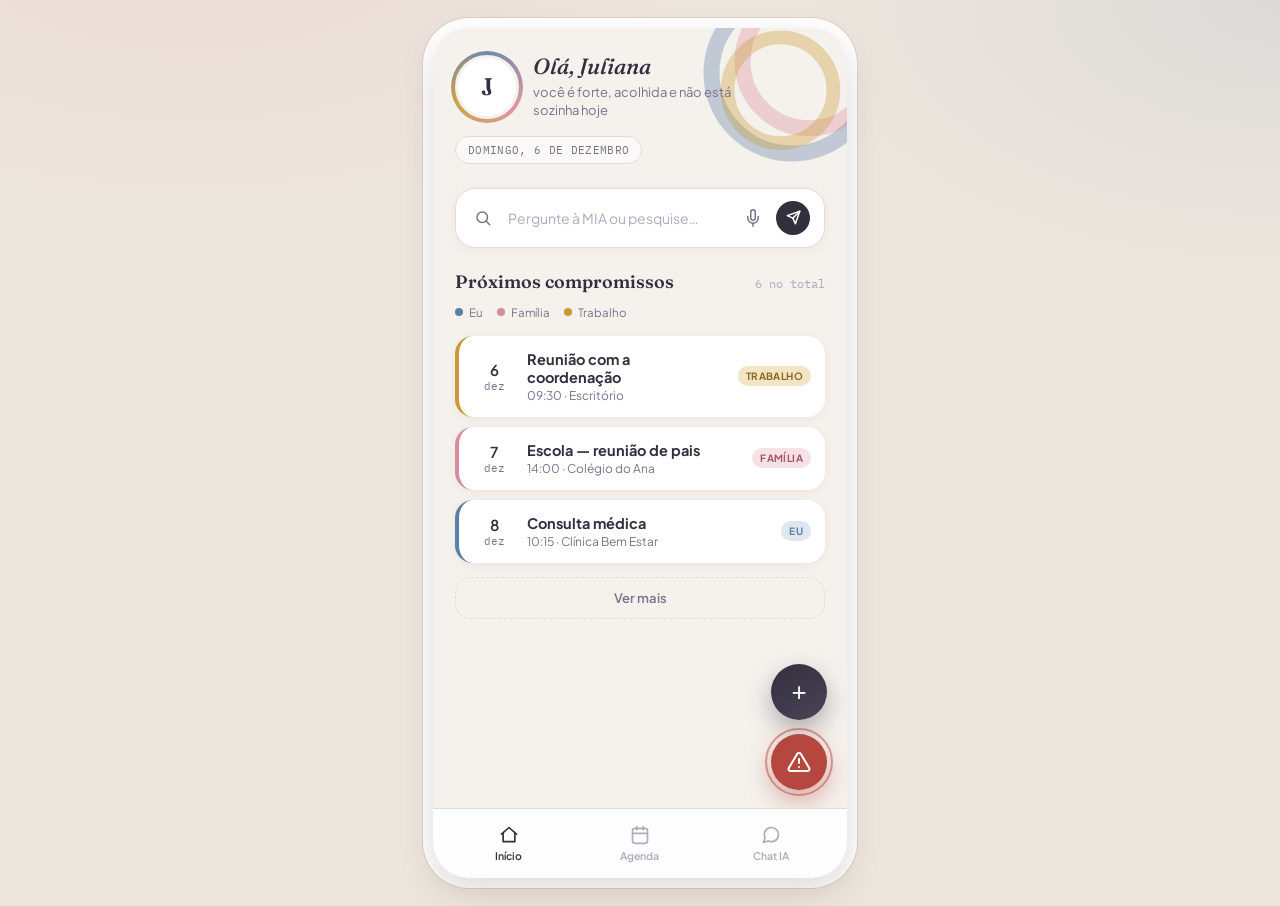
==== index.html @ 3bb6ebba "refactor: organização de pastas" ====
<!DOCTYPE html>
<html lang="pt-BR">
<head>
<meta charset="UTF-8">
<meta name="viewport" content="width=device-width, initial-scale=1.0">
<title>Colo — para a Juliana</title>

<link rel="stylesheet" href="css/style.css">
<link rel="preconnect" href="https://fonts.googleapis.com">
<link href="https://fonts.googleapis.com/css2?family=Fraunces:ital,opsz,wght@0,9..144,400;0,9..144,600;1,9..144,500;1,9..144,600&family=Plus+Jakarta+Sans:wght@400;500;600;700;800&family=IBM+Plex+Mono:wght@400;500&display=swap" rel="stylesheet">
</head>
<body data-page="home">

<div class="device">

  <!-- ===================== HOME ===================== -->
  <div class="screen active" id="screen-home" style="display:flex; flex-direction:column; height:850px;">

    <header class="top">
      <div class="hug-arcs">
        <svg viewBox="0 0 200 200">
          <circle cx="100" cy="100" r="70" fill="none" stroke="var(--eu)" stroke-width="14" opacity="0.35"/>
          <circle cx="115" cy="90" r="58" fill="none" stroke="var(--familia)" stroke-width="14" opacity="0.35"/>
          <circle cx="90" cy="115" r="46" fill="none" stroke="var(--trabalho)" stroke-width="12" opacity="0.35"/>
        </svg>
      </div>
      <div class="header-row">
        <div class="avatar-wrap">
          <div class="avatar-ring"></div>
          <div class="avatar">J</div>
        </div>
        <div class="greeting-block">
          <p class="greeting">Olá, Juliana</p>
          <p class="affirmation">você é forte, acolhida e não está sozinha hoje</p>
        </div>
      </div>
      <div class="date-pill" id="today-pill">— carregando —</div>
    </header>

    <main>
      <div class="search-bar">
        <button class="icon-btn" aria-label="Buscar">
          <svg width="18" height="18" viewBox="0 0 24 24" fill="none" stroke="currentColor" stroke-width="2" stroke-linecap="round"><circle cx="11" cy="11" r="7"/><line x1="21" y1="21" x2="16.65" y2="16.65"/></svg>
        </button>
        <input id="home-search" type="text" placeholder="Pergunte à MIA ou pesquise…" />
        <button class="icon-btn" id="home-mic" aria-label="Falar">
          <svg width="18" height="18" viewBox="0 0 24 24" fill="none" stroke="currentColor" stroke-width="2" stroke-linecap="round" stroke-linejoin="round"><path d="M12 1a3 3 0 0 0-3 3v8a3 3 0 0 0 6 0V4a3 3 0 0 0-3-3z"/><path d="M19 10v2a7 7 0 0 1-14 0v-2"/><line x1="12" y1="19" x2="12" y2="23"/></svg>
        </button>
        <button class="send-btn" id="home-send" aria-label="Enviar">
          <svg width="15" height="15" viewBox="0 0 24 24" fill="none" stroke="currentColor" stroke-width="2.4" stroke-linecap="round" stroke-linejoin="round"><line x1="22" y1="2" x2="11" y2="13"/><polygon points="22 2 15 22 11 13 2 9 22 2"/></svg>
        </button>
      </div>

      <div class="section-title">
        <h2>Próximos compromissos</h2>
        <span id="task-count">0 no total</span>
      </div>

      <div class="legend">
        <div class="legend-item"><span class="dot eu"></span> Eu</div>
        <div class="legend-item"><span class="dot familia"></span> Família</div>
        <div class="legend-item"><span class="dot trabalho"></span> Trabalho</div>
      </div>

      <div class="task-list" id="task-list"></div>

      <button class="ver-mais" id="ver-mais-btn">Ver mais</button>
    </main>

    <button class="fab-add" id="btn-add-task" aria-label="Adicionar tarefa">+</button>
    <button class="fab-emergency" id="btn-emergency" aria-label="Emergência">
      <svg width="24" height="24" viewBox="0 0 24 24" fill="none" stroke="#fff" stroke-width="2" stroke-linecap="round" stroke-linejoin="round"><path d="M10.29 3.86L1.82 18a2 2 0 0 0 1.71 3h16.94a2 2 0 0 0 1.71-3L13.71 3.86a2 2 0 0 0-3.42 0z"/><line x1="12" y1="9" x2="12" y2="13"/><line x1="12" y1="17" x2="12.01" y2="17"/></svg>
    </button>

  </div>

  <!-- ===================== TAB BAR ===================== -->
  <nav class="tabbar">
    <a class="tab-btn active" href="index.html" aria-current="page">
      <svg width="20" height="20" viewBox="0 0 24 24" fill="none" stroke-width="2" stroke-linecap="round" stroke-linejoin="round"><path d="M3 11l9-8 9 8"/><path d="M5 10v10h14V10"/></svg>
      Início
    </a>
    <a class="tab-btn" href="pages/agenda.html">
      <svg width="20" height="20" viewBox="0 0 24 24" fill="none" stroke-width="2" stroke-linecap="round" stroke-linejoin="round"><rect x="3" y="4" width="18" height="18" rx="3"/><line x1="16" y1="2" x2="16" y2="6"/><line x1="8" y1="2" x2="8" y2="6"/><line x1="3" y1="10" x2="21" y2="10"/></svg>
      Agenda
    </a>
    <a class="tab-btn" href="pages/chat.html">
      <svg width="20" height="20" viewBox="0 0 24 24" fill="none" stroke-width="2" stroke-linecap="round" stroke-linejoin="round"><path d="M21 11.5a8.38 8.38 0 0 1-.9 3.8 8.5 8.5 0 0 1-7.6 4.7 8.38 8.38 0 0 1-3.8-.9L3 21l1.9-5.7a8.38 8.38 0 0 1-.9-3.8 8.5 8.5 0 0 1 4.7-7.6 8.38 8.38 0 0 1 3.8-.9h.5a8.48 8.48 0 0 1 8 8v.5z"/></svg>
      Chat IA
    </a>
  </nav>

  <!-- ===================== MODAL: NOVA TAREFA ===================== -->
  <div class="overlay" id="overlay-add">
    <div class="sheet">
      <h3>Nova tarefa</h3>
      <div class="field">
        <label>O que você precisa lembrar?</label>
        <input type="text" id="new-title" placeholder="Ex: Consulta médica">
      </div>
      <div class="field">
        <label>Categoria</label>
        <div class="cat-choice">
          <div class="cat-opt active" data-cat="eu">Eu</div>
          <div class="cat-opt" data-cat="familia">Família</div>
          <div class="cat-opt" data-cat="trabalho">Trabalho</div>
        </div>
      </div>
      <div class="field">
        <label>Data</label>
        <input type="date" id="new-date">
      </div>
      <div class="field">
        <label>Horário</label>
        <input type="time" id="new-time" value="09:00">
      </div>
      <div class="sheet-actions">
        <button class="btn-ghost" id="cancel-add">Cancelar</button>
        <button class="btn-primary" id="confirm-add">Salvar tarefa</button>
      </div>
    </div>
  </div>

  <!-- ===================== MODAL: EMERGÊNCIA ===================== -->
  <div class="overlay" id="overlay-emergency">
    <div class="sheet">
      <h3>Você não está sozinha</h3>
      <p style="margin-top:-10px; margin-bottom:16px; color:var(--ink-soft); font-size:13px;">Escolha uma opção de apoio imediato:</p>
      <div class="emg-list">
        <a class="emg-item" href="tel:190">
          <div class="emg-ico">
            <svg width="18" height="18" viewBox="0 0 24 24" fill="none" stroke="currentColor" stroke-width="2"><path d="M22 16.92v3a2 2 0 0 1-2.18 2 19.79 19.79 0 0 1-8.63-3.07 19.5 19.5 0 0 1-6-6 19.79 19.79 0 0 1-3.07-8.67A2 2 0 0 1 4.11 2h3a2 2 0 0 1 2 1.72c.12.9.33 1.77.62 2.61a2 2 0 0 1-.45 2.11L8.09 9.91a16 16 0 0 0 6 6l1.47-1.19a2 2 0 0 1 2.11-.45c.84.29 1.71.5 2.61.62A2 2 0 0 1 22 16.92z"/></svg>
          </div>
          <div><h4>Polícia — 190</h4><p>Situação de risco imediato</p></div>
        </a>
        <a class="emg-item" href="tel:180">
          <div class="emg-ico">
            <svg width="18" height="18" viewBox="0 0 24 24" fill="none" stroke="currentColor" stroke-width="2"><circle cx="12" cy="12" r="10"/><line x1="12" y1="8" x2="12" y2="12"/><line x1="12" y1="16" x2="12.01" y2="16"/></svg>
          </div>
          <div><h4>Central de Apoio à Mulher — 180</h4><p>Acolhimento e orientação, 24h</p></div>
        </a>
        <a class="emg-item" href="tel:192">
          <div class="emg-ico">
            <svg width="18" height="18" viewBox="0 0 24 24" fill="none" stroke="currentColor" stroke-width="2"><path d="M19 14c1.49-1.46 3-3.21 3-5.5A5.5 5.5 0 0 0 16.5 3c-1.76 0-3 .5-4.5 2-1.5-1.5-2.74-2-4.5-2A5.5 5.5 0 0 0 2 8.5c0 2.29 1.51 4.04 3 5.5l7 7z"/></svg>
          </div>
          <div><h4>SAMU — 192</h4><p>Emergência médica</p></div>
        </a>
        <div class="emg-item" style="cursor:pointer;" id="emg-contact">
          <div class="emg-ico">
            <svg width="18" height="18" viewBox="0 0 24 24" fill="none" stroke="currentColor" stroke-width="2"><path d="M17 21v-2a4 4 0 0 0-4-4H5a4 4 0 0 0-4 4v2"/><circle cx="9" cy="7" r="4"/><path d="M23 21v-2a4 4 0 0 0-3-3.87"/><path d="M16 3.13a4 4 0 0 1 0 7.75"/></svg>
          </div>
          <div><h4>Ligar para alguém de confiança</h4><p>Um amigo ou familiar de apoio</p></div>
        </div>
      </div>
      <button class="btn-ghost" id="close-emergency" style="width:100%; margin-top:4px;">Fechar</button>
    </div>
  </div>

</div>
</body>
<script src="js/main.js"></script>
</html>
---- css/style.css ----
:root{
    --bg-canvas:#F5F1EC;
    --bg-ambient:#EDE6DE;
    --bg-card:#FFFFFF;
    --ink:#332F3D;
    --ink-soft:#79728A;
    --ink-faint:#B0A9BC;
    --hairline:#E4DCD1;

    --eu:#5C7FA6;
    --eu-tint:#DEE7F0;
    --eu-tint2:#EEF3F8;

    --familia:#D98C9B;
    --familia-tint:#F6E1E6;
    --familia-tint2:#FBEFF2;

    --trabalho:#C99A34;
    --trabalho-tint:#F2E4C4;
    --trabalho-tint2:#F8F0DC;

    --alerta:#B6473F;
    --alerta-tint:#F2DAD7;

    --radius-lg:28px;
    --radius-md:18px;
    --radius-sm:12px;

    --shadow-soft:0 8px 24px rgba(74,58,58,0.08);
    --shadow-card:0 2px 10px rgba(74,58,58,0.06);
    --shadow-pop:0 14px 34px rgba(74,58,58,0.18);
  }

  *{box-sizing:border-box;}
  html,body{margin:0;padding:0;}

  @media (prefers-reduced-motion: reduce){
    *{animation-duration:0.001ms !important; animation-iteration-count:1 !important; transition-duration:0.001ms !important;}
  }

  body{
    font-family:'Plus Jakarta Sans', sans-serif;
    background:
      radial-gradient(900px 500px at 15% -10%, rgba(217,140,155,0.14), transparent 60%),
      radial-gradient(900px 500px at 100% 0%, rgba(92,127,166,0.12), transparent 55%),
      var(--bg-ambient);
    min-height:100vh;
    display:flex;
    align-items:flex-start;
    justify-content:center;
    padding:28px 16px;
    color:var(--ink);
  }

  .device{
    width:100%;
    max-width:414px;
    background:var(--bg-canvas);
    border-radius:36px;
    box-shadow:var(--shadow-pop), 0 0 0 10px #fff, 0 0 0 11px #ddd3c4;
    overflow:hidden;
    position:relative;
    min-height:850px;
    display:flex;
    flex-direction:column;
  }

  /* ---------- HEADER ---------- */
  header.top{
    position:relative;
    padding:26px 22px 20px;
    overflow:hidden;
    flex-shrink:0;
  }

  .hug-arcs{
    position:absolute;
    top:-70px; right:-60px;
    width:230px; height:230px;
    pointer-events:none;
    z-index:0;
  }
  .hug-arcs svg{width:100%;height:100%; animation:breathe 7s ease-in-out infinite;}
  @keyframes breathe{
    0%,100%{ transform:scale(1) rotate(0deg); }
    50%{ transform:scale(1.04) rotate(2deg); }
  }

  .header-row{
    position:relative;
    z-index:1;
    display:flex;
    align-items:center;
    gap:14px;
  }

  .avatar-wrap{
    position:relative;
    width:64px; height:64px;
    flex-shrink:0;
  }
  .avatar-ring{
    position:absolute; inset:-4px;
    border-radius:50%;
    background:conic-gradient(var(--eu), var(--familia), var(--trabalho), var(--eu));
    opacity:0.9;
  }
  .avatar{
    position:absolute; inset:0;
    border-radius:50%;
    background:var(--bg-card);
    display:flex; align-items:center; justify-content:center;
    font-family:'Fraunces', serif;
    font-size:24px;
    font-weight:600;
    color:var(--ink);
    overflow:hidden;
    border:3px solid var(--bg-canvas);
  }

  .greeting-block{ flex:1; min-width:0; }
  .greeting{
    font-family:'Fraunces', serif;
    font-style:italic;
    font-weight:500;
    font-size:22px;
    line-height:1.15;
    margin:0 0 4px;
    color:var(--ink);
  }
  .affirmation{
    margin:0;
    font-size:13px;
    line-height:1.4;
    color:var(--ink-soft);
    max-width:230px;
  }

  .date-pill{
    position:relative;
    z-index:1;
    margin-top:16px;
    display:inline-flex;
    align-items:center;
    gap:6px;
    font-family:'IBM Plex Mono', monospace;
    font-size:11px;
    letter-spacing:0.03em;
    text-transform:uppercase;
    color:var(--ink-soft);
    background:rgba(255,255,255,0.6);
    padding:6px 12px;
    border-radius:20px;
    border:1px solid var(--hairline);
  }

  /* ---------- MAIN ---------- */
  main{
    flex:1;
    overflow-y:auto;
    padding:4px 22px 130px;
    position:relative;
  }
  main::-webkit-scrollbar{width:0;}

  .search-bar{
    display:flex;
    align-items:center;
    gap:10px;
    background:var(--bg-card);
    border:1px solid var(--hairline);
    border-radius:20px;
    padding:12px 14px;
    box-shadow:var(--shadow-card);
    margin-bottom:22px;
  }
  .search-bar input{
    flex:1;
    border:none;
    outline:none;
    background:transparent;
    font-family:'Plus Jakarta Sans', sans-serif;
    font-size:14px;
    color:var(--ink);
  }
  .search-bar input::placeholder{color:var(--ink-faint);}
  .icon-btn{
    border:none;
    background:transparent;
    cursor:pointer;
    display:flex;
    align-items:center;
    justify-content:center;
    color:var(--ink-soft);
    padding:4px;
    border-radius:50%;
    transition:background .15s ease, color .15s ease, transform .15s ease;
  }
  .icon-btn:hover{ background:var(--eu-tint2); color:var(--eu); }
  .icon-btn:active{ transform:scale(0.92); }
  .icon-btn.mic-active{ color:var(--familia); background:var(--familia-tint2); }
  .send-btn{
    width:34px;height:34px;
    border-radius:50%;
    background:var(--ink);
    color:#fff;
    border:none;
    display:flex;align-items:center;justify-content:center;
    cursor:pointer;
    flex-shrink:0;
    transition:transform .15s ease, background .15s ease;
  }
  .send-btn:hover{background:#4a4458;}
  .send-btn:active{transform:scale(0.9);}

  .section-title{
    display:flex;
    align-items:baseline;
    justify-content:space-between;
    margin-bottom:12px;
  }
  .section-title h2{
    font-family:'Fraunces', serif;
    font-weight:600;
    font-size:18px;
    margin:0;
  }
  .section-title span{
    font-size:12px;
    color:var(--ink-faint);
    font-family:'IBM Plex Mono', monospace;
  }

  .legend{
    display:flex; gap:14px; margin-bottom:16px; flex-wrap:wrap;
  }
  .legend-item{
    display:flex; align-items:center; gap:6px;
    font-size:11.5px; color:var(--ink-soft);
  }
  .dot{ width:8px; height:8px; border-radius:50%; flex-shrink:0; }
  .dot.eu{background:var(--eu);}
  .dot.familia{background:var(--familia);}
  .dot.trabalho{background:var(--trabalho);}

  .task-list{ display:flex; flex-direction:column; gap:10px; }
  .task-card{
    background:var(--bg-card);
    border-radius:var(--radius-md);
    padding:14px 14px;
    display:flex;
    align-items:center;
    gap:12px;
    box-shadow:var(--shadow-card);
    border-left:4px solid transparent;
    animation:riseIn .4s ease both;
  }
  @keyframes riseIn{ from{opacity:0; transform:translateY(6px);} to{opacity:1; transform:translateY(0);} }
  .task-card.eu{ border-left-color:var(--eu); }
  .task-card.familia{ border-left-color:var(--familia); }
  .task-card.trabalho{ border-left-color:var(--trabalho); }

  .task-time{
    font-family:'IBM Plex Mono', monospace;
    font-size:11px;
    color:var(--ink-soft);
    display:flex;
    flex-direction:column;
    align-items:center;
    min-width:42px;
  }
  .task-time .day{ font-size:15px; font-weight:600; color:var(--ink); font-family:'Plus Jakarta Sans'; }

  .task-info{ flex:1; min-width:0; }
  .task-info h3{ margin:0 0 2px; font-size:14.5px; font-weight:700; }
  .task-info p{ margin:0; font-size:12px; color:var(--ink-soft); }

  .badge{
    font-size:10px;
    font-weight:700;
    text-transform:uppercase;
    letter-spacing:0.04em;
    padding:4px 8px;
    border-radius:20px;
    flex-shrink:0;
  }
  .badge.eu{ background:var(--eu-tint); color:var(--eu); }
  .badge.familia{ background:var(--familia-tint); color:#a85465; }
  .badge.trabalho{ background:var(--trabalho-tint); color:#8a6a1f; }

  .ver-mais{
    width:100%;
    margin-top:14px;
    padding:12px;
    border-radius:16px;
    border:1.5px dashed var(--hairline);
    background:transparent;
    color:var(--ink-soft);
    font-family:'Plus Jakarta Sans';
    font-weight:600;
    font-size:13px;
    cursor:pointer;
    transition:all .15s ease;
  }
  .ver-mais:hover{ border-color:var(--eu); color:var(--eu); background:var(--eu-tint2); }

  .hidden-task{ display:none; }
  .hidden-task.show{ display:flex; }

  /* ---------- FAB + EMERGENCY ---------- */
  .fab-add{
    position:absolute;
    right:20px;
    bottom:158px;
    width:56px; height:56px;
    border-radius:50%;
    border:none;
    background:linear-gradient(145deg, var(--ink), #4a4458);
    color:#fff;
    font-size:26px;
    display:flex; align-items:center; justify-content:center;
    box-shadow:0 10px 24px rgba(51,47,61,0.35);
    cursor:pointer;
    z-index:20;
    transition:transform .18s ease, box-shadow .18s ease;
  }
  .fab-add:hover{ transform:translateY(-2px) scale(1.04); }
  .fab-add:active{ transform:scale(0.94); }

  .fab-emergency{
    position:absolute;
    right:20px;
    bottom:88px;
    width:56px; height:56px;
    border-radius:50%;
    border:none;
    background:var(--alerta);
    color:#fff;
    display:flex; align-items:center; justify-content:center;
    box-shadow:0 10px 26px rgba(182,71,63,0.45);
    cursor:pointer;
    z-index:20;
  }
  .fab-emergency::before{
    content:'';
    position:absolute; inset:-6px;
    border-radius:50%;
    border:2px solid var(--alerta);
    opacity:0.5;
    animation:pulse 2.2s ease-out infinite;
  }
  @keyframes pulse{
    0%{ transform:scale(0.9); opacity:0.6; }
    100%{ transform:scale(1.35); opacity:0; }
  }

  /* ---------- MODALS ---------- */
  .overlay{
    position:absolute; inset:0;
    background:rgba(51,47,61,0.45);
    backdrop-filter:blur(2px);
    display:none;
    align-items:flex-end;
    justify-content:center;
    z-index:60;
  }
  .overlay.open{ display:flex; }
  .sheet{
    width:100%;
    background:var(--bg-canvas);
    border-radius:26px 26px 0 0;
    padding:22px 22px 26px;
    animation:slideUp .28s ease both;
  }
  @keyframes slideUp{ from{ transform:translateY(30px); opacity:0;} to{ transform:translateY(0); opacity:1;} }
  .sheet h3{ font-family:'Fraunces', serif; font-size:20px; margin:0 0 16px; }
  .field{ margin-bottom:14px; }
  .field label{ display:block; font-size:12px; color:var(--ink-soft); margin-bottom:6px; font-weight:600; }
  .field input, .field select{
    width:100%;
    padding:11px 12px;
    border-radius:12px;
    border:1px solid var(--hairline);
    background:#fff;
    font-family:'Plus Jakarta Sans';
    font-size:14px;
    color:var(--ink);
    outline:none;
  }
  .field input:focus, .field select:focus{ border-color:var(--eu); }
  .cat-choice{ display:flex; gap:8px; }
  .cat-opt{
    flex:1;
    text-align:center;
    padding:10px 6px;
    border-radius:12px;
    border:1.5px solid var(--hairline);
    font-size:12px;
    font-weight:700;
    cursor:pointer;
    color:var(--ink-soft);
  }
  .cat-opt[data-cat="eu"].active{ background:var(--eu-tint); border-color:var(--eu); color:var(--eu); }
  .cat-opt[data-cat="familia"].active{ background:var(--familia-tint); border-color:var(--familia); color:#a85465; }
  .cat-opt[data-cat="trabalho"].active{ background:var(--trabalho-tint); border-color:var(--trabalho); color:#8a6a1f; }
  .sheet-actions{ display:flex; gap:10px; margin-top:6px; }
  .btn-primary, .btn-ghost{
    flex:1; padding:13px; border-radius:14px; border:none; font-weight:700; font-size:14px; cursor:pointer;
  }
  .btn-primary{ background:var(--ink); color:#fff; }
  .btn-ghost{ background:transparent; color:var(--ink-soft); border:1.5px solid var(--hairline); }

  .emg-list{ display:flex; flex-direction:column; gap:10px; margin-bottom:6px; }
  .emg-item{
    display:flex; align-items:center; gap:12px;
    background:#fff; border-radius:14px; padding:12px 14px;
    border:1px solid var(--hairline);
    text-decoration:none; color:var(--ink);
  }
  .emg-item .emg-ico{
    width:38px; height:38px; border-radius:50%;
    display:flex; align-items:center; justify-content:center;
    background:var(--alerta-tint); color:var(--alerta); flex-shrink:0;
  }
  .emg-item h4{ margin:0; font-size:14px; }
  .emg-item p{ margin:0; font-size:11.5px; color:var(--ink-soft); }

  /* ---------- AGENDA (calendar) ---------- */
  .screen{ display:none; }
  .screen.active{ display:block; }

  .cal-head{ display:flex; align-items:center; justify-content:space-between; margin-bottom:14px; }
  .cal-head h2{ font-family:'Fraunces', serif; font-size:19px; margin:0; text-transform:capitalize; }
  .cal-nav{ display:flex; gap:4px; }
  .cal-nav button{
    width:30px;height:30px; border-radius:50%; border:1px solid var(--hairline);
    background:#fff; cursor:pointer; display:flex; align-items:center; justify-content:center; color:var(--ink-soft);
  }
  .cal-grid{
    background:var(--bg-card);
    border-radius:var(--radius-md);
    padding:14px 10px 16px;
    box-shadow:var(--shadow-card);
    margin-bottom:20px;
  }
  .cal-weekdays{ display:grid; grid-template-columns:repeat(7,1fr); margin-bottom:6px; }
  .cal-weekdays span{ text-align:center; font-size:10px; color:var(--ink-faint); font-weight:700; }
  .cal-days{ display:grid; grid-template-columns:repeat(7,1fr); row-gap:4px; }
  .cal-day{
    aspect-ratio:1;
    display:flex; flex-direction:column; align-items:center; justify-content:center;
    border-radius:12px; cursor:pointer; position:relative; gap:3px;
    font-size:12.5px; color:var(--ink);
  }
  .cal-day.empty{ visibility:hidden; }
  .cal-day:hover{ background:var(--bg-ambient); }
  .cal-day.today{ background:var(--ink); color:#fff; font-weight:700; }
  .cal-day.selected:not(.today){ background:var(--eu-tint2); border:1.5px solid var(--eu); }
  .cal-dots{ display:flex; gap:2px; height:5px; }
  .cal-dots span{ width:4px; height:4px; border-radius:50%; }

  .day-detail h3{ font-family:'Fraunces', serif; font-size:16px; margin:0 0 10px; text-transform:capitalize; }

  /* ---------- CHAT ---------- */
  .chat-screen{ display:flex; flex-direction:column; height:100%; }
  .chat-header{
    padding:18px 22px 12px; flex-shrink:0;
    display:flex; align-items:center; gap:10px;
  }
  .mia-avatar{
    width:38px;height:38px;border-radius:50%;
    background:linear-gradient(135deg, var(--eu), var(--familia));
    display:flex; align-items:center; justify-content:center; color:#fff; font-family:'Fraunces'; font-weight:600;
  }
  .chat-header h2{ font-size:15px; margin:0; }
  .chat-header p{ font-size:11px; margin:0; color:var(--ink-soft); }
  .status-dot{ width:7px;height:7px;border-radius:50%; background:#5FAE7A; display:inline-block; margin-right:4px; }

  .chat-body{
    flex:1; overflow-y:auto; padding:6px 22px; display:flex; flex-direction:column; gap:10px;
  }
  .msg{
    max-width:78%;
    padding:11px 14px;
    border-radius:16px;
    font-size:13.5px;
    line-height:1.45;
    animation:riseIn .3s ease both;
  }
  .msg.mia{
    background:#fff; color:var(--ink);
    border-bottom-left-radius:4px;
    align-self:flex-start;
    box-shadow:var(--shadow-card);
  }
  .msg.user{
    background:var(--ink); color:#fff;
    border-bottom-right-radius:4px;
    align-self:flex-end;
  }
  .typing{
    align-self:flex-start;
    background:#fff; padding:12px 16px; border-radius:16px; border-bottom-left-radius:4px;
    display:flex; gap:4px; box-shadow:var(--shadow-card);
  }
  .typing span{ width:6px;height:6px;border-radius:50%; background:var(--ink-faint); animation:blink 1.2s infinite; }
  .typing span:nth-child(2){ animation-delay:0.2s; }
  .typing span:nth-child(3){ animation-delay:0.4s; }
  @keyframes blink{ 0%,80%,100%{opacity:0.3;} 40%{opacity:1;} }

  .chat-input-bar{
    flex-shrink:0;
    padding:12px 22px 14px;
    display:flex; align-items:center; gap:8px;
    background:var(--bg-canvas);
  }
  .chat-input-bar .search-bar{ margin-bottom:0; flex:1; }

  /* ---------- TAB BAR ---------- */
  .tabbar{
    position:absolute; left:0; right:0; bottom:0;
    background:rgba(255,255,255,0.92);
    backdrop-filter:blur(10px);
    border-top:1px solid var(--hairline);
    display:flex;
    padding:10px 10px calc(10px + env(safe-area-inset-bottom));
    z-index:30;
  }
  .tab-btn{
    flex:1;
    background:none; border:none; cursor:pointer;
    text-decoration:none;
    display:flex; flex-direction:column; align-items:center; gap:4px;
    color:var(--ink-faint);
    font-size:10.5px;
    font-weight:600;
    padding:6px 0;
    transition:color .15s ease;
  }
  .tab-btn.active{ color:var(--ink); }
  .tab-btn.active svg{ stroke:var(--ink); }
  .tab-btn svg{ stroke:var(--ink-faint); transition:stroke .15s ease; }

  ::-webkit-scrollbar{ width:5px; }
  ::-webkit-scrollbar-thumb{ background:var(--hairline); border-radius:10px; }
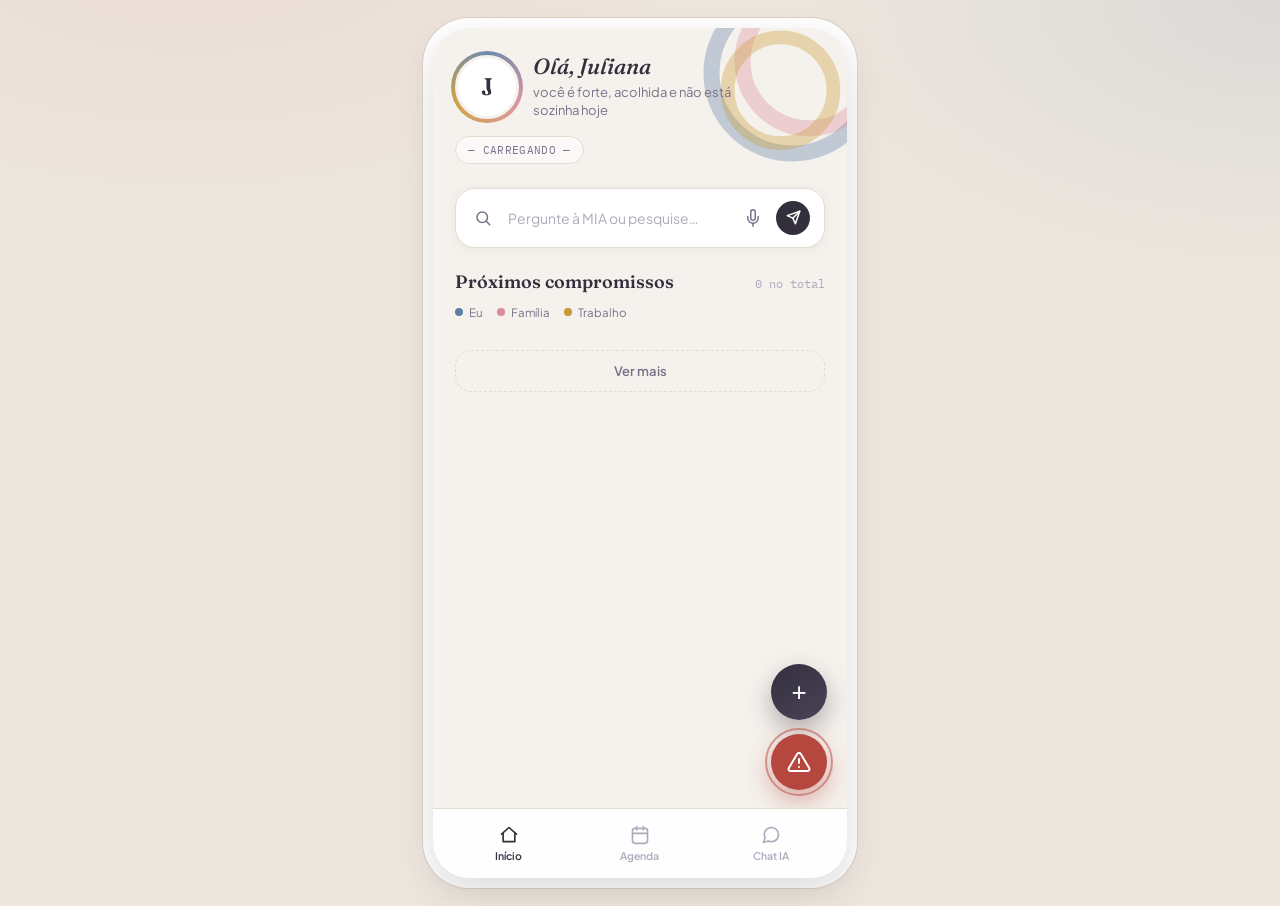
==== commit e5def7fa: "Mudei a agenda" ====
--- a/index.html
+++ b/index.html
@@ -3,94 +3,88 @@
 <head>
 <meta charset="UTF-8">
 <meta name="viewport" content="width=device-width, initial-scale=1.0">
-<title>Colo — para a Juliana</title>
-
-<link rel="stylesheet" href="css/style.css">
+<title>Colo — Início</title>
 <link rel="preconnect" href="https://fonts.googleapis.com">
 <link href="https://fonts.googleapis.com/css2?family=Fraunces:ital,opsz,wght@0,9..144,400;0,9..144,600;1,9..144,500;1,9..144,600&family=Plus+Jakarta+Sans:wght@400;500;600;700;800&family=IBM+Plex+Mono:wght@400;500&display=swap" rel="stylesheet">
+<link rel="stylesheet" href="css/style.css">
 </head>
-<body data-page="home">
+<body>
 
 <div class="device">
 
-  <!-- ===================== HOME ===================== -->
-  <div class="screen active" id="screen-home" style="display:flex; flex-direction:column; height:850px;">
+  <header class="top">
+    <div class="hug-arcs">
+      <svg viewBox="0 0 200 200">
+        <circle cx="100" cy="100" r="70" fill="none" stroke="var(--eu)" stroke-width="14" opacity="0.35"/>
+        <circle cx="115" cy="90" r="58" fill="none" stroke="var(--familia)" stroke-width="14" opacity="0.35"/>
+        <circle cx="90" cy="115" r="46" fill="none" stroke="var(--trabalho)" stroke-width="12" opacity="0.35"/>
+      </svg>
+    </div>
+    <div class="header-row">
+      <div class="avatar-wrap">
+        <div class="avatar-ring"></div>
+        <div class="avatar">J</div>
+      </div>
+      <div class="greeting-block">
+        <p class="greeting">Olá, Juliana</p>
+        <p class="affirmation">você é forte, acolhida e não está sozinha hoje</p>
+      </div>
+    </div>
+    <div class="date-pill" id="today-pill">— carregando —</div>
+  </header>
 
-    <header class="top">
-      <div class="hug-arcs">
-        <svg viewBox="0 0 200 200">
-          <circle cx="100" cy="100" r="70" fill="none" stroke="var(--eu)" stroke-width="14" opacity="0.35"/>
-          <circle cx="115" cy="90" r="58" fill="none" stroke="var(--familia)" stroke-width="14" opacity="0.35"/>
-          <circle cx="90" cy="115" r="46" fill="none" stroke="var(--trabalho)" stroke-width="12" opacity="0.35"/>
-        </svg>
-      </div>
-      <div class="header-row">
-        <div class="avatar-wrap">
-          <div class="avatar-ring"></div>
-          <div class="avatar">J</div>
-        </div>
-        <div class="greeting-block">
-          <p class="greeting">Olá, Juliana</p>
-          <p class="affirmation">você é forte, acolhida e não está sozinha hoje</p>
-        </div>
-      </div>
-      <div class="date-pill" id="today-pill">— carregando —</div>
-    </header>
+  <main>
+    <div class="search-bar">
+      <button class="icon-btn" aria-label="Buscar">
+        <svg width="18" height="18" viewBox="0 0 24 24" fill="none" stroke="currentColor" stroke-width="2" stroke-linecap="round"><circle cx="11" cy="11" r="7"/><line x1="21" y1="21" x2="16.65" y2="16.65"/></svg>
+      </button>
+      <input id="home-search" type="text" placeholder="Pergunte à MIA ou pesquise…" />
+      <button class="icon-btn" id="home-mic" aria-label="Falar">
+        <svg width="18" height="18" viewBox="0 0 24 24" fill="none" stroke="currentColor" stroke-width="2" stroke-linecap="round" stroke-linejoin="round"><path d="M12 1a3 3 0 0 0-3 3v8a3 3 0 0 0 6 0V4a3 3 0 0 0-3-3z"/><path d="M19 10v2a7 7 0 0 1-14 0v-2"/><line x1="12" y1="19" x2="12" y2="23"/></svg>
+      </button>
+      <button class="send-btn" id="home-send" aria-label="Enviar">
+        <svg width="15" height="15" viewBox="0 0 24 24" fill="none" stroke="currentColor" stroke-width="2.4" stroke-linecap="round" stroke-linejoin="round"><line x1="22" y1="2" x2="11" y2="13"/><polygon points="22 2 15 22 11 13 2 9 22 2"/></svg>
+      </button>
+    </div>
 
-    <main>
-      <div class="search-bar">
-        <button class="icon-btn" aria-label="Buscar">
-          <svg width="18" height="18" viewBox="0 0 24 24" fill="none" stroke="currentColor" stroke-width="2" stroke-linecap="round"><circle cx="11" cy="11" r="7"/><line x1="21" y1="21" x2="16.65" y2="16.65"/></svg>
-        </button>
-        <input id="home-search" type="text" placeholder="Pergunte à MIA ou pesquise…" />
-        <button class="icon-btn" id="home-mic" aria-label="Falar">
-          <svg width="18" height="18" viewBox="0 0 24 24" fill="none" stroke="currentColor" stroke-width="2" stroke-linecap="round" stroke-linejoin="round"><path d="M12 1a3 3 0 0 0-3 3v8a3 3 0 0 0 6 0V4a3 3 0 0 0-3-3z"/><path d="M19 10v2a7 7 0 0 1-14 0v-2"/><line x1="12" y1="19" x2="12" y2="23"/></svg>
-        </button>
-        <button class="send-btn" id="home-send" aria-label="Enviar">
-          <svg width="15" height="15" viewBox="0 0 24 24" fill="none" stroke="currentColor" stroke-width="2.4" stroke-linecap="round" stroke-linejoin="round"><line x1="22" y1="2" x2="11" y2="13"/><polygon points="22 2 15 22 11 13 2 9 22 2"/></svg>
-        </button>
-      </div>
+    <div class="section-title">
+      <h2>Próximos compromissos</h2>
+      <span id="task-count">0 no total</span>
+    </div>
 
-      <div class="section-title">
-        <h2>Próximos compromissos</h2>
-        <span id="task-count">0 no total</span>
-      </div>
+    <div class="legend">
+      <div class="legend-item"><span class="dot eu"></span> Eu</div>
+      <div class="legend-item"><span class="dot familia"></span> Família</div>
+      <div class="legend-item"><span class="dot trabalho"></span> Trabalho</div>
+    </div>
 
-      <div class="legend">
-        <div class="legend-item"><span class="dot eu"></span> Eu</div>
-        <div class="legend-item"><span class="dot familia"></span> Família</div>
-        <div class="legend-item"><span class="dot trabalho"></span> Trabalho</div>
-      </div>
+    <div class="task-list" id="task-list"></div>
 
-      <div class="task-list" id="task-list"></div>
+    <button class="ver-mais" id="ver-mais-btn">Ver mais</button>
+  </main>
 
-      <button class="ver-mais" id="ver-mais-btn">Ver mais</button>
-    </main>
+  <button class="fab-add" id="btn-add-task" aria-label="Adicionar tarefa">+</button>
+  <button class="fab-emergency" aria-label="Emergência">
+    <svg width="24" height="24" viewBox="0 0 24 24" fill="none" stroke="#fff" stroke-width="2" stroke-linecap="round" stroke-linejoin="round"><path d="M10.29 3.86L1.82 18a2 2 0 0 0 1.71 3h16.94a2 2 0 0 0 1.71-3L13.71 3.86a2 2 0 0 0-3.42 0z"/><line x1="12" y1="9" x2="12" y2="13"/><line x1="12" y1="17" x2="12.01" y2="17"/></svg>
+  </button>
 
-    <button class="fab-add" id="btn-add-task" aria-label="Adicionar tarefa">+</button>
-    <button class="fab-emergency" id="btn-emergency" aria-label="Emergência">
-      <svg width="24" height="24" viewBox="0 0 24 24" fill="none" stroke="#fff" stroke-width="2" stroke-linecap="round" stroke-linejoin="round"><path d="M10.29 3.86L1.82 18a2 2 0 0 0 1.71 3h16.94a2 2 0 0 0 1.71-3L13.71 3.86a2 2 0 0 0-3.42 0z"/><line x1="12" y1="9" x2="12" y2="13"/><line x1="12" y1="17" x2="12.01" y2="17"/></svg>
-    </button>
-
-  </div>
-
-  <!-- ===================== TAB BAR ===================== -->
+  <!-- Tab bar -->
   <nav class="tabbar">
-    <a class="tab-btn active" href="index.html" aria-current="page">
+    <a class="tab-btn active" href="index.html">
       <svg width="20" height="20" viewBox="0 0 24 24" fill="none" stroke-width="2" stroke-linecap="round" stroke-linejoin="round"><path d="M3 11l9-8 9 8"/><path d="M5 10v10h14V10"/></svg>
       Início
     </a>
-    <a class="tab-btn" href="pages/agenda.html">
+    <a class="tab-btn" href="agenda.html">
       <svg width="20" height="20" viewBox="0 0 24 24" fill="none" stroke-width="2" stroke-linecap="round" stroke-linejoin="round"><rect x="3" y="4" width="18" height="18" rx="3"/><line x1="16" y1="2" x2="16" y2="6"/><line x1="8" y1="2" x2="8" y2="6"/><line x1="3" y1="10" x2="21" y2="10"/></svg>
       Agenda
     </a>
-    <a class="tab-btn" href="pages/chat.html">
+    <a class="tab-btn" href="chat.html">
       <svg width="20" height="20" viewBox="0 0 24 24" fill="none" stroke-width="2" stroke-linecap="round" stroke-linejoin="round"><path d="M21 11.5a8.38 8.38 0 0 1-.9 3.8 8.5 8.5 0 0 1-7.6 4.7 8.38 8.38 0 0 1-3.8-.9L3 21l1.9-5.7a8.38 8.38 0 0 1-.9-3.8 8.5 8.5 0 0 1 4.7-7.6 8.38 8.38 0 0 1 3.8-.9h.5a8.48 8.48 0 0 1 8 8v.5z"/></svg>
       Chat IA
     </a>
   </nav>
 
-  <!-- ===================== MODAL: NOVA TAREFA ===================== -->
+  <!-- Modal: nova tarefa -->
   <div class="overlay" id="overlay-add">
     <div class="sheet">
       <h3>Nova tarefa</h3>
@@ -121,7 +115,7 @@
     </div>
   </div>
 
-  <!-- ===================== MODAL: EMERGÊNCIA ===================== -->
+  <!-- Modal: emergência -->
   <div class="overlay" id="overlay-emergency">
     <div class="sheet">
       <h3>Você não está sozinha</h3>
@@ -157,6 +151,9 @@
   </div>
 
 </div>
+
+<script src="js/data.js"></script>
+<script src="js/emergency.js"></script>
+<script src="js/home.js"></script>
 </body>
-<script src="js/main.js"></script>
 </html>
--- a/css/style.css
+++ b/css/style.css
@@ -1,545 +1,543 @@
 :root{
-    --bg-canvas:#F5F1EC;
-    --bg-ambient:#EDE6DE;
-    --bg-card:#FFFFFF;
-    --ink:#332F3D;
-    --ink-soft:#79728A;
-    --ink-faint:#B0A9BC;
-    --hairline:#E4DCD1;
-
-    --eu:#5C7FA6;
-    --eu-tint:#DEE7F0;
-    --eu-tint2:#EEF3F8;
-
-    --familia:#D98C9B;
-    --familia-tint:#F6E1E6;
-    --familia-tint2:#FBEFF2;
-
-    --trabalho:#C99A34;
-    --trabalho-tint:#F2E4C4;
-    --trabalho-tint2:#F8F0DC;
-
-    --alerta:#B6473F;
-    --alerta-tint:#F2DAD7;
-
-    --radius-lg:28px;
-    --radius-md:18px;
-    --radius-sm:12px;
-
-    --shadow-soft:0 8px 24px rgba(74,58,58,0.08);
-    --shadow-card:0 2px 10px rgba(74,58,58,0.06);
-    --shadow-pop:0 14px 34px rgba(74,58,58,0.18);
-  }
-
-  *{box-sizing:border-box;}
-  html,body{margin:0;padding:0;}
-
-  @media (prefers-reduced-motion: reduce){
-    *{animation-duration:0.001ms !important; animation-iteration-count:1 !important; transition-duration:0.001ms !important;}
-  }
-
-  body{
-    font-family:'Plus Jakarta Sans', sans-serif;
-    background:
-      radial-gradient(900px 500px at 15% -10%, rgba(217,140,155,0.14), transparent 60%),
-      radial-gradient(900px 500px at 100% 0%, rgba(92,127,166,0.12), transparent 55%),
-      var(--bg-ambient);
-    min-height:100vh;
-    display:flex;
-    align-items:flex-start;
-    justify-content:center;
-    padding:28px 16px;
-    color:var(--ink);
-  }
-
-  .device{
-    width:100%;
-    max-width:414px;
-    background:var(--bg-canvas);
-    border-radius:36px;
-    box-shadow:var(--shadow-pop), 0 0 0 10px #fff, 0 0 0 11px #ddd3c4;
-    overflow:hidden;
-    position:relative;
-    min-height:850px;
-    display:flex;
-    flex-direction:column;
-  }
-
-  /* ---------- HEADER ---------- */
-  header.top{
-    position:relative;
-    padding:26px 22px 20px;
-    overflow:hidden;
-    flex-shrink:0;
-  }
-
-  .hug-arcs{
-    position:absolute;
-    top:-70px; right:-60px;
-    width:230px; height:230px;
-    pointer-events:none;
-    z-index:0;
-  }
-  .hug-arcs svg{width:100%;height:100%; animation:breathe 7s ease-in-out infinite;}
-  @keyframes breathe{
-    0%,100%{ transform:scale(1) rotate(0deg); }
-    50%{ transform:scale(1.04) rotate(2deg); }
-  }
-
-  .header-row{
-    position:relative;
-    z-index:1;
-    display:flex;
-    align-items:center;
-    gap:14px;
-  }
-
-  .avatar-wrap{
-    position:relative;
-    width:64px; height:64px;
-    flex-shrink:0;
-  }
-  .avatar-ring{
-    position:absolute; inset:-4px;
-    border-radius:50%;
-    background:conic-gradient(var(--eu), var(--familia), var(--trabalho), var(--eu));
-    opacity:0.9;
-  }
-  .avatar{
-    position:absolute; inset:0;
-    border-radius:50%;
-    background:var(--bg-card);
-    display:flex; align-items:center; justify-content:center;
-    font-family:'Fraunces', serif;
-    font-size:24px;
-    font-weight:600;
-    color:var(--ink);
-    overflow:hidden;
-    border:3px solid var(--bg-canvas);
-  }
-
-  .greeting-block{ flex:1; min-width:0; }
-  .greeting{
-    font-family:'Fraunces', serif;
-    font-style:italic;
-    font-weight:500;
-    font-size:22px;
-    line-height:1.15;
-    margin:0 0 4px;
-    color:var(--ink);
-  }
-  .affirmation{
-    margin:0;
-    font-size:13px;
-    line-height:1.4;
-    color:var(--ink-soft);
-    max-width:230px;
-  }
-
-  .date-pill{
-    position:relative;
-    z-index:1;
-    margin-top:16px;
-    display:inline-flex;
-    align-items:center;
-    gap:6px;
-    font-family:'IBM Plex Mono', monospace;
-    font-size:11px;
-    letter-spacing:0.03em;
-    text-transform:uppercase;
-    color:var(--ink-soft);
-    background:rgba(255,255,255,0.6);
-    padding:6px 12px;
-    border-radius:20px;
-    border:1px solid var(--hairline);
-  }
-
-  /* ---------- MAIN ---------- */
-  main{
-    flex:1;
-    overflow-y:auto;
-    padding:4px 22px 130px;
-    position:relative;
-  }
-  main::-webkit-scrollbar{width:0;}
-
-  .search-bar{
-    display:flex;
-    align-items:center;
-    gap:10px;
-    background:var(--bg-card);
-    border:1px solid var(--hairline);
-    border-radius:20px;
-    padding:12px 14px;
-    box-shadow:var(--shadow-card);
-    margin-bottom:22px;
-  }
-  .search-bar input{
-    flex:1;
-    border:none;
-    outline:none;
-    background:transparent;
-    font-family:'Plus Jakarta Sans', sans-serif;
-    font-size:14px;
-    color:var(--ink);
-  }
-  .search-bar input::placeholder{color:var(--ink-faint);}
-  .icon-btn{
-    border:none;
-    background:transparent;
-    cursor:pointer;
-    display:flex;
-    align-items:center;
-    justify-content:center;
-    color:var(--ink-soft);
-    padding:4px;
-    border-radius:50%;
-    transition:background .15s ease, color .15s ease, transform .15s ease;
-  }
-  .icon-btn:hover{ background:var(--eu-tint2); color:var(--eu); }
-  .icon-btn:active{ transform:scale(0.92); }
-  .icon-btn.mic-active{ color:var(--familia); background:var(--familia-tint2); }
-  .send-btn{
-    width:34px;height:34px;
-    border-radius:50%;
-    background:var(--ink);
-    color:#fff;
-    border:none;
-    display:flex;align-items:center;justify-content:center;
-    cursor:pointer;
-    flex-shrink:0;
-    transition:transform .15s ease, background .15s ease;
-  }
-  .send-btn:hover{background:#4a4458;}
-  .send-btn:active{transform:scale(0.9);}
-
-  .section-title{
-    display:flex;
-    align-items:baseline;
-    justify-content:space-between;
-    margin-bottom:12px;
-  }
-  .section-title h2{
-    font-family:'Fraunces', serif;
-    font-weight:600;
-    font-size:18px;
-    margin:0;
-  }
-  .section-title span{
-    font-size:12px;
-    color:var(--ink-faint);
-    font-family:'IBM Plex Mono', monospace;
-  }
-
-  .legend{
-    display:flex; gap:14px; margin-bottom:16px; flex-wrap:wrap;
-  }
-  .legend-item{
-    display:flex; align-items:center; gap:6px;
-    font-size:11.5px; color:var(--ink-soft);
-  }
-  .dot{ width:8px; height:8px; border-radius:50%; flex-shrink:0; }
-  .dot.eu{background:var(--eu);}
-  .dot.familia{background:var(--familia);}
-  .dot.trabalho{background:var(--trabalho);}
-
-  .task-list{ display:flex; flex-direction:column; gap:10px; }
-  .task-card{
-    background:var(--bg-card);
-    border-radius:var(--radius-md);
-    padding:14px 14px;
-    display:flex;
-    align-items:center;
-    gap:12px;
-    box-shadow:var(--shadow-card);
-    border-left:4px solid transparent;
-    animation:riseIn .4s ease both;
-  }
-  @keyframes riseIn{ from{opacity:0; transform:translateY(6px);} to{opacity:1; transform:translateY(0);} }
-  .task-card.eu{ border-left-color:var(--eu); }
-  .task-card.familia{ border-left-color:var(--familia); }
-  .task-card.trabalho{ border-left-color:var(--trabalho); }
-
-  .task-time{
-    font-family:'IBM Plex Mono', monospace;
-    font-size:11px;
-    color:var(--ink-soft);
-    display:flex;
-    flex-direction:column;
-    align-items:center;
-    min-width:42px;
-  }
-  .task-time .day{ font-size:15px; font-weight:600; color:var(--ink); font-family:'Plus Jakarta Sans'; }
-
-  .task-info{ flex:1; min-width:0; }
-  .task-info h3{ margin:0 0 2px; font-size:14.5px; font-weight:700; }
-  .task-info p{ margin:0; font-size:12px; color:var(--ink-soft); }
-
-  .badge{
-    font-size:10px;
-    font-weight:700;
-    text-transform:uppercase;
-    letter-spacing:0.04em;
-    padding:4px 8px;
-    border-radius:20px;
-    flex-shrink:0;
-  }
-  .badge.eu{ background:var(--eu-tint); color:var(--eu); }
-  .badge.familia{ background:var(--familia-tint); color:#a85465; }
-  .badge.trabalho{ background:var(--trabalho-tint); color:#8a6a1f; }
-
-  .ver-mais{
-    width:100%;
-    margin-top:14px;
-    padding:12px;
-    border-radius:16px;
-    border:1.5px dashed var(--hairline);
-    background:transparent;
-    color:var(--ink-soft);
-    font-family:'Plus Jakarta Sans';
-    font-weight:600;
-    font-size:13px;
-    cursor:pointer;
-    transition:all .15s ease;
-  }
-  .ver-mais:hover{ border-color:var(--eu); color:var(--eu); background:var(--eu-tint2); }
-
-  .hidden-task{ display:none; }
-  .hidden-task.show{ display:flex; }
-
-  /* ---------- FAB + EMERGENCY ---------- */
-  .fab-add{
-    position:absolute;
-    right:20px;
-    bottom:158px;
-    width:56px; height:56px;
-    border-radius:50%;
-    border:none;
-    background:linear-gradient(145deg, var(--ink), #4a4458);
-    color:#fff;
-    font-size:26px;
-    display:flex; align-items:center; justify-content:center;
-    box-shadow:0 10px 24px rgba(51,47,61,0.35);
-    cursor:pointer;
-    z-index:20;
-    transition:transform .18s ease, box-shadow .18s ease;
-  }
-  .fab-add:hover{ transform:translateY(-2px) scale(1.04); }
-  .fab-add:active{ transform:scale(0.94); }
-
-  .fab-emergency{
-    position:absolute;
-    right:20px;
-    bottom:88px;
-    width:56px; height:56px;
-    border-radius:50%;
-    border:none;
-    background:var(--alerta);
-    color:#fff;
-    display:flex; align-items:center; justify-content:center;
-    box-shadow:0 10px 26px rgba(182,71,63,0.45);
-    cursor:pointer;
-    z-index:20;
-  }
-  .fab-emergency::before{
-    content:'';
-    position:absolute; inset:-6px;
-    border-radius:50%;
-    border:2px solid var(--alerta);
-    opacity:0.5;
-    animation:pulse 2.2s ease-out infinite;
-  }
-  @keyframes pulse{
-    0%{ transform:scale(0.9); opacity:0.6; }
-    100%{ transform:scale(1.35); opacity:0; }
-  }
-
-  /* ---------- MODALS ---------- */
-  .overlay{
-    position:absolute; inset:0;
-    background:rgba(51,47,61,0.45);
-    backdrop-filter:blur(2px);
-    display:none;
-    align-items:flex-end;
-    justify-content:center;
-    z-index:60;
-  }
-  .overlay.open{ display:flex; }
-  .sheet{
-    width:100%;
-    background:var(--bg-canvas);
-    border-radius:26px 26px 0 0;
-    padding:22px 22px 26px;
-    animation:slideUp .28s ease both;
-  }
-  @keyframes slideUp{ from{ transform:translateY(30px); opacity:0;} to{ transform:translateY(0); opacity:1;} }
-  .sheet h3{ font-family:'Fraunces', serif; font-size:20px; margin:0 0 16px; }
-  .field{ margin-bottom:14px; }
-  .field label{ display:block; font-size:12px; color:var(--ink-soft); margin-bottom:6px; font-weight:600; }
-  .field input, .field select{
-    width:100%;
-    padding:11px 12px;
-    border-radius:12px;
-    border:1px solid var(--hairline);
-    background:#fff;
-    font-family:'Plus Jakarta Sans';
-    font-size:14px;
-    color:var(--ink);
-    outline:none;
-  }
-  .field input:focus, .field select:focus{ border-color:var(--eu); }
-  .cat-choice{ display:flex; gap:8px; }
-  .cat-opt{
-    flex:1;
-    text-align:center;
-    padding:10px 6px;
-    border-radius:12px;
-    border:1.5px solid var(--hairline);
-    font-size:12px;
-    font-weight:700;
-    cursor:pointer;
-    color:var(--ink-soft);
-  }
-  .cat-opt[data-cat="eu"].active{ background:var(--eu-tint); border-color:var(--eu); color:var(--eu); }
-  .cat-opt[data-cat="familia"].active{ background:var(--familia-tint); border-color:var(--familia); color:#a85465; }
-  .cat-opt[data-cat="trabalho"].active{ background:var(--trabalho-tint); border-color:var(--trabalho); color:#8a6a1f; }
-  .sheet-actions{ display:flex; gap:10px; margin-top:6px; }
-  .btn-primary, .btn-ghost{
-    flex:1; padding:13px; border-radius:14px; border:none; font-weight:700; font-size:14px; cursor:pointer;
-  }
-  .btn-primary{ background:var(--ink); color:#fff; }
-  .btn-ghost{ background:transparent; color:var(--ink-soft); border:1.5px solid var(--hairline); }
-
-  .emg-list{ display:flex; flex-direction:column; gap:10px; margin-bottom:6px; }
-  .emg-item{
-    display:flex; align-items:center; gap:12px;
-    background:#fff; border-radius:14px; padding:12px 14px;
-    border:1px solid var(--hairline);
-    text-decoration:none; color:var(--ink);
-  }
-  .emg-item .emg-ico{
-    width:38px; height:38px; border-radius:50%;
-    display:flex; align-items:center; justify-content:center;
-    background:var(--alerta-tint); color:var(--alerta); flex-shrink:0;
-  }
-  .emg-item h4{ margin:0; font-size:14px; }
-  .emg-item p{ margin:0; font-size:11.5px; color:var(--ink-soft); }
-
-  /* ---------- AGENDA (calendar) ---------- */
-  .screen{ display:none; }
-  .screen.active{ display:block; }
-
-  .cal-head{ display:flex; align-items:center; justify-content:space-between; margin-bottom:14px; }
-  .cal-head h2{ font-family:'Fraunces', serif; font-size:19px; margin:0; text-transform:capitalize; }
-  .cal-nav{ display:flex; gap:4px; }
-  .cal-nav button{
-    width:30px;height:30px; border-radius:50%; border:1px solid var(--hairline);
-    background:#fff; cursor:pointer; display:flex; align-items:center; justify-content:center; color:var(--ink-soft);
-  }
-  .cal-grid{
-    background:var(--bg-card);
-    border-radius:var(--radius-md);
-    padding:14px 10px 16px;
-    box-shadow:var(--shadow-card);
-    margin-bottom:20px;
-  }
-  .cal-weekdays{ display:grid; grid-template-columns:repeat(7,1fr); margin-bottom:6px; }
-  .cal-weekdays span{ text-align:center; font-size:10px; color:var(--ink-faint); font-weight:700; }
-  .cal-days{ display:grid; grid-template-columns:repeat(7,1fr); row-gap:4px; }
-  .cal-day{
-    aspect-ratio:1;
-    display:flex; flex-direction:column; align-items:center; justify-content:center;
-    border-radius:12px; cursor:pointer; position:relative; gap:3px;
-    font-size:12.5px; color:var(--ink);
-  }
-  .cal-day.empty{ visibility:hidden; }
-  .cal-day:hover{ background:var(--bg-ambient); }
-  .cal-day.today{ background:var(--ink); color:#fff; font-weight:700; }
-  .cal-day.selected:not(.today){ background:var(--eu-tint2); border:1.5px solid var(--eu); }
-  .cal-dots{ display:flex; gap:2px; height:5px; }
-  .cal-dots span{ width:4px; height:4px; border-radius:50%; }
-
-  .day-detail h3{ font-family:'Fraunces', serif; font-size:16px; margin:0 0 10px; text-transform:capitalize; }
-
-  /* ---------- CHAT ---------- */
-  .chat-screen{ display:flex; flex-direction:column; height:100%; }
-  .chat-header{
-    padding:18px 22px 12px; flex-shrink:0;
-    display:flex; align-items:center; gap:10px;
-  }
-  .mia-avatar{
-    width:38px;height:38px;border-radius:50%;
-    background:linear-gradient(135deg, var(--eu), var(--familia));
-    display:flex; align-items:center; justify-content:center; color:#fff; font-family:'Fraunces'; font-weight:600;
-  }
-  .chat-header h2{ font-size:15px; margin:0; }
-  .chat-header p{ font-size:11px; margin:0; color:var(--ink-soft); }
-  .status-dot{ width:7px;height:7px;border-radius:50%; background:#5FAE7A; display:inline-block; margin-right:4px; }
-
-  .chat-body{
-    flex:1; overflow-y:auto; padding:6px 22px; display:flex; flex-direction:column; gap:10px;
-  }
-  .msg{
-    max-width:78%;
-    padding:11px 14px;
-    border-radius:16px;
-    font-size:13.5px;
-    line-height:1.45;
-    animation:riseIn .3s ease both;
-  }
-  .msg.mia{
-    background:#fff; color:var(--ink);
-    border-bottom-left-radius:4px;
-    align-self:flex-start;
-    box-shadow:var(--shadow-card);
-  }
-  .msg.user{
-    background:var(--ink); color:#fff;
-    border-bottom-right-radius:4px;
-    align-self:flex-end;
-  }
-  .typing{
-    align-self:flex-start;
-    background:#fff; padding:12px 16px; border-radius:16px; border-bottom-left-radius:4px;
-    display:flex; gap:4px; box-shadow:var(--shadow-card);
-  }
-  .typing span{ width:6px;height:6px;border-radius:50%; background:var(--ink-faint); animation:blink 1.2s infinite; }
-  .typing span:nth-child(2){ animation-delay:0.2s; }
-  .typing span:nth-child(3){ animation-delay:0.4s; }
-  @keyframes blink{ 0%,80%,100%{opacity:0.3;} 40%{opacity:1;} }
-
-  .chat-input-bar{
-    flex-shrink:0;
-    padding:12px 22px 14px;
-    display:flex; align-items:center; gap:8px;
-    background:var(--bg-canvas);
-  }
-  .chat-input-bar .search-bar{ margin-bottom:0; flex:1; }
-
-  /* ---------- TAB BAR ---------- */
-  .tabbar{
-    position:absolute; left:0; right:0; bottom:0;
-    background:rgba(255,255,255,0.92);
-    backdrop-filter:blur(10px);
-    border-top:1px solid var(--hairline);
-    display:flex;
-    padding:10px 10px calc(10px + env(safe-area-inset-bottom));
-    z-index:30;
-  }
-  .tab-btn{
-    flex:1;
-    background:none; border:none; cursor:pointer;
-    text-decoration:none;
-    display:flex; flex-direction:column; align-items:center; gap:4px;
-    color:var(--ink-faint);
-    font-size:10.5px;
-    font-weight:600;
-    padding:6px 0;
-    transition:color .15s ease;
-  }
-  .tab-btn.active{ color:var(--ink); }
-  .tab-btn.active svg{ stroke:var(--ink); }
-  .tab-btn svg{ stroke:var(--ink-faint); transition:stroke .15s ease; }
-
-  ::-webkit-scrollbar{ width:5px; }
-  ::-webkit-scrollbar-thumb{ background:var(--hairline); border-radius:10px; }+  --bg-canvas:#F5F1EC;
+  --bg-ambient:#EDE6DE;
+  --bg-card:#FFFFFF;
+  --ink:#332F3D;
+  --ink-soft:#79728A;
+  --ink-faint:#B0A9BC;
+  --hairline:#E4DCD1;
+
+  --eu:#5C7FA6;
+  --eu-tint:#DEE7F0;
+  --eu-tint2:#EEF3F8;
+
+  --familia:#D98C9B;
+  --familia-tint:#F6E1E6;
+  --familia-tint2:#FBEFF2;
+
+  --trabalho:#C99A34;
+  --trabalho-tint:#F2E4C4;
+  --trabalho-tint2:#F8F0DC;
+
+  --alerta:#B6473F;
+  --alerta-tint:#F2DAD7;
+
+  --radius-lg:28px;
+  --radius-md:18px;
+  --radius-sm:12px;
+
+  --shadow-soft:0 8px 24px rgba(74,58,58,0.08);
+  --shadow-card:0 2px 10px rgba(74,58,58,0.06);
+  --shadow-pop:0 14px 34px rgba(74,58,58,0.18);
+}
+
+*{box-sizing:border-box;}
+html,body{margin:0;padding:0;}
+
+@media (prefers-reduced-motion: reduce){
+  *{animation-duration:0.001ms !important; animation-iteration-count:1 !important; transition-duration:0.001ms !important;}
+}
+
+body{
+  font-family:'Plus Jakarta Sans', sans-serif;
+  background:
+    radial-gradient(900px 500px at 15% -10%, rgba(217,140,155,0.14), transparent 60%),
+    radial-gradient(900px 500px at 100% 0%, rgba(92,127,166,0.12), transparent 55%),
+    var(--bg-ambient);
+  min-height:100vh;
+  display:flex;
+  align-items:flex-start;
+  justify-content:center;
+  padding:28px 16px;
+  color:var(--ink);
+}
+
+.device{
+  width:100%;
+  max-width:414px;
+  background:var(--bg-canvas);
+  border-radius:36px;
+  box-shadow:var(--shadow-pop), 0 0 0 10px #fff, 0 0 0 11px #ddd3c4;
+  overflow:hidden;
+  position:relative;
+  height:850px;
+  display:flex;
+  flex-direction:column;
+}
+
+/* ---------- HEADER ---------- */
+header.top{
+  position:relative;
+  padding:26px 22px 20px;
+  overflow:hidden;
+  flex-shrink:0;
+}
+
+.hug-arcs{
+  position:absolute;
+  top:-70px; right:-60px;
+  width:230px; height:230px;
+  pointer-events:none;
+  z-index:0;
+}
+.hug-arcs svg{width:100%;height:100%; animation:breathe 7s ease-in-out infinite;}
+@keyframes breathe{
+  0%,100%{ transform:scale(1) rotate(0deg); }
+  50%{ transform:scale(1.04) rotate(2deg); }
+}
+
+.header-row{
+  position:relative;
+  z-index:1;
+  display:flex;
+  align-items:center;
+  gap:14px;
+}
+
+.avatar-wrap{
+  position:relative;
+  width:64px; height:64px;
+  flex-shrink:0;
+}
+.avatar-ring{
+  position:absolute; inset:-4px;
+  border-radius:50%;
+  background:conic-gradient(var(--eu), var(--familia), var(--trabalho), var(--eu));
+  opacity:0.9;
+}
+.avatar{
+  position:absolute; inset:0;
+  border-radius:50%;
+  background:var(--bg-card);
+  display:flex; align-items:center; justify-content:center;
+  font-family:'Fraunces', serif;
+  font-size:24px;
+  font-weight:600;
+  color:var(--ink);
+  overflow:hidden;
+  border:3px solid var(--bg-canvas);
+}
+
+.greeting-block{ flex:1; min-width:0; }
+.greeting{
+  font-family:'Fraunces', serif;
+  font-style:italic;
+  font-weight:500;
+  font-size:22px;
+  line-height:1.15;
+  margin:0 0 4px;
+  color:var(--ink);
+}
+.affirmation{
+  margin:0;
+  font-size:13px;
+  line-height:1.4;
+  color:var(--ink-soft);
+  max-width:230px;
+}
+
+.date-pill{
+  position:relative;
+  z-index:1;
+  margin-top:16px;
+  display:inline-flex;
+  align-items:center;
+  gap:6px;
+  font-family:'IBM Plex Mono', monospace;
+  font-size:11px;
+  letter-spacing:0.03em;
+  text-transform:uppercase;
+  color:var(--ink-soft);
+  background:rgba(255,255,255,0.6);
+  padding:6px 12px;
+  border-radius:20px;
+  border:1px solid var(--hairline);
+}
+
+/* ---------- MAIN ---------- */
+main{
+  flex:1;
+  overflow-y:auto;
+  padding:4px 22px 130px;
+  position:relative;
+}
+main::-webkit-scrollbar{width:0;}
+
+.search-bar{
+  display:flex;
+  align-items:center;
+  gap:10px;
+  background:var(--bg-card);
+  border:1px solid var(--hairline);
+  border-radius:20px;
+  padding:12px 14px;
+  box-shadow:var(--shadow-card);
+  margin-bottom:22px;
+}
+.search-bar input{
+  flex:1;
+  border:none;
+  outline:none;
+  background:transparent;
+  font-family:'Plus Jakarta Sans', sans-serif;
+  font-size:14px;
+  color:var(--ink);
+}
+.search-bar input::placeholder{color:var(--ink-faint);}
+.icon-btn{
+  border:none;
+  background:transparent;
+  cursor:pointer;
+  display:flex;
+  align-items:center;
+  justify-content:center;
+  color:var(--ink-soft);
+  padding:4px;
+  border-radius:50%;
+  transition:background .15s ease, color .15s ease, transform .15s ease;
+}
+.icon-btn:hover{ background:var(--eu-tint2); color:var(--eu); }
+.icon-btn:active{ transform:scale(0.92); }
+.icon-btn.mic-active{ color:var(--familia); background:var(--familia-tint2); }
+.send-btn{
+  width:34px;height:34px;
+  border-radius:50%;
+  background:var(--ink);
+  color:#fff;
+  border:none;
+  display:flex;align-items:center;justify-content:center;
+  cursor:pointer;
+  flex-shrink:0;
+  transition:transform .15s ease, background .15s ease;
+}
+.send-btn:hover{background:#4a4458;}
+.send-btn:active{transform:scale(0.9);}
+
+.section-title{
+  display:flex;
+  align-items:baseline;
+  justify-content:space-between;
+  margin-bottom:12px;
+}
+.section-title h2{
+  font-family:'Fraunces', serif;
+  font-weight:600;
+  font-size:18px;
+  margin:0;
+}
+.section-title span{
+  font-size:12px;
+  color:var(--ink-faint);
+  font-family:'IBM Plex Mono', monospace;
+}
+
+.legend{
+  display:flex; gap:14px; margin-bottom:16px; flex-wrap:wrap;
+}
+.legend-item{
+  display:flex; align-items:center; gap:6px;
+  font-size:11.5px; color:var(--ink-soft);
+}
+.dot{ width:8px; height:8px; border-radius:50%; flex-shrink:0; }
+.dot.eu{background:var(--eu);}
+.dot.familia{background:var(--familia);}
+.dot.trabalho{background:var(--trabalho);}
+
+.task-list{ display:flex; flex-direction:column; gap:10px; }
+.task-card{
+  background:var(--bg-card);
+  border-radius:var(--radius-md);
+  padding:14px 14px;
+  display:flex;
+  align-items:center;
+  gap:12px;
+  box-shadow:var(--shadow-card);
+  border-left:4px solid transparent;
+  animation:riseIn .4s ease both;
+}
+@keyframes riseIn{ from{opacity:0; transform:translateY(6px);} to{opacity:1; transform:translateY(0);} }
+.task-card.eu{ border-left-color:var(--eu); }
+.task-card.familia{ border-left-color:var(--familia); }
+.task-card.trabalho{ border-left-color:var(--trabalho); }
+
+.task-time{
+  font-family:'IBM Plex Mono', monospace;
+  font-size:11px;
+  color:var(--ink-soft);
+  display:flex;
+  flex-direction:column;
+  align-items:center;
+  min-width:42px;
+}
+.task-time .day{ font-size:15px; font-weight:600; color:var(--ink); font-family:'Plus Jakarta Sans'; }
+
+.task-info{ flex:1; min-width:0; }
+.task-info h3{ margin:0 0 2px; font-size:14.5px; font-weight:700; }
+.task-info p{ margin:0; font-size:12px; color:var(--ink-soft); }
+
+.badge{
+  font-size:10px;
+  font-weight:700;
+  text-transform:uppercase;
+  letter-spacing:0.04em;
+  padding:4px 8px;
+  border-radius:20px;
+  flex-shrink:0;
+}
+.badge.eu{ background:var(--eu-tint); color:var(--eu); }
+.badge.familia{ background:var(--familia-tint); color:#a85465; }
+.badge.trabalho{ background:var(--trabalho-tint); color:#8a6a1f; }
+
+.ver-mais{
+  width:100%;
+  margin-top:14px;
+  padding:12px;
+  border-radius:16px;
+  border:1.5px dashed var(--hairline);
+  background:transparent;
+  color:var(--ink-soft);
+  font-family:'Plus Jakarta Sans';
+  font-weight:600;
+  font-size:13px;
+  cursor:pointer;
+  transition:all .15s ease;
+}
+.ver-mais:hover{ border-color:var(--eu); color:var(--eu); background:var(--eu-tint2); }
+
+.hidden-task{ display:none; }
+.hidden-task.show{ display:flex; }
+
+/* ---------- FAB + EMERGENCY ---------- */
+.fab-add{
+  position:absolute;
+  right:20px;
+  bottom:158px;
+  width:56px; height:56px;
+  border-radius:50%;
+  border:none;
+  background:linear-gradient(145deg, var(--ink), #4a4458);
+  color:#fff;
+  font-size:26px;
+  display:flex; align-items:center; justify-content:center;
+  box-shadow:0 10px 24px rgba(51,47,61,0.35);
+  cursor:pointer;
+  z-index:20;
+  transition:transform .18s ease, box-shadow .18s ease;
+}
+.fab-add:hover{ transform:translateY(-2px) scale(1.04); }
+.fab-add:active{ transform:scale(0.94); }
+
+.fab-emergency{
+  position:absolute;
+  right:20px;
+  bottom:88px;
+  width:56px; height:56px;
+  border-radius:50%;
+  border:none;
+  background:var(--alerta);
+  color:#fff;
+  display:flex; align-items:center; justify-content:center;
+  box-shadow:0 10px 26px rgba(182,71,63,0.45);
+  cursor:pointer;
+  z-index:20;
+}
+.fab-emergency::before{
+  content:'';
+  position:absolute; inset:-6px;
+  border-radius:50%;
+  border:2px solid var(--alerta);
+  opacity:0.5;
+  animation:pulse 2.2s ease-out infinite;
+}
+@keyframes pulse{
+  0%{ transform:scale(0.9); opacity:0.6; }
+  100%{ transform:scale(1.35); opacity:0; }
+}
+
+/* ---------- MODALS ---------- */
+.overlay{
+  position:absolute; inset:0;
+  background:rgba(51,47,61,0.45);
+  backdrop-filter:blur(2px);
+  display:none;
+  align-items:flex-end;
+  justify-content:center;
+  z-index:60;
+}
+.overlay.open{ display:flex; }
+.sheet{
+  width:100%;
+  background:var(--bg-canvas);
+  border-radius:26px 26px 0 0;
+  padding:22px 22px 26px;
+  animation:slideUp .28s ease both;
+}
+@keyframes slideUp{ from{ transform:translateY(30px); opacity:0;} to{ transform:translateY(0); opacity:1;} }
+.sheet h3{ font-family:'Fraunces', serif; font-size:20px; margin:0 0 16px; }
+.field{ margin-bottom:14px; }
+.field label{ display:block; font-size:12px; color:var(--ink-soft); margin-bottom:6px; font-weight:600; }
+.field input, .field select{
+  width:100%;
+  padding:11px 12px;
+  border-radius:12px;
+  border:1px solid var(--hairline);
+  background:#fff;
+  font-family:'Plus Jakarta Sans';
+  font-size:14px;
+  color:var(--ink);
+  outline:none;
+}
+.field input:focus, .field select:focus{ border-color:var(--eu); }
+.cat-choice{ display:flex; gap:8px; }
+.cat-opt{
+  flex:1;
+  text-align:center;
+  padding:10px 6px;
+  border-radius:12px;
+  border:1.5px solid var(--hairline);
+  font-size:12px;
+  font-weight:700;
+  cursor:pointer;
+  color:var(--ink-soft);
+}
+.cat-opt[data-cat="eu"].active{ background:var(--eu-tint); border-color:var(--eu); color:var(--eu); }
+.cat-opt[data-cat="familia"].active{ background:var(--familia-tint); border-color:var(--familia); color:#a85465; }
+.cat-opt[data-cat="trabalho"].active{ background:var(--trabalho-tint); border-color:var(--trabalho); color:#8a6a1f; }
+.sheet-actions{ display:flex; gap:10px; margin-top:6px; }
+.btn-primary, .btn-ghost{
+  flex:1; padding:13px; border-radius:14px; border:none; font-weight:700; font-size:14px; cursor:pointer;
+}
+.btn-primary{ background:var(--ink); color:#fff; }
+.btn-ghost{ background:transparent; color:var(--ink-soft); border:1.5px solid var(--hairline); }
+
+.emg-list{ display:flex; flex-direction:column; gap:10px; margin-bottom:6px; }
+.emg-item{
+  display:flex; align-items:center; gap:12px;
+  background:#fff; border-radius:14px; padding:12px 14px;
+  border:1px solid var(--hairline);
+  text-decoration:none; color:var(--ink);
+}
+.emg-item .emg-ico{
+  width:38px; height:38px; border-radius:50%;
+  display:flex; align-items:center; justify-content:center;
+  background:var(--alerta-tint); color:var(--alerta); flex-shrink:0;
+}
+.emg-item h4{ margin:0; font-size:14px; }
+.emg-item p{ margin:0; font-size:11.5px; color:var(--ink-soft); }
+
+/* ---------- AGENDA (calendar) ---------- */
+.cal-head{ display:flex; align-items:center; justify-content:space-between; margin-bottom:14px; }
+.cal-head h2{ font-family:'Fraunces', serif; font-size:19px; margin:0; text-transform:capitalize; }
+.cal-nav{ display:flex; gap:4px; }
+.cal-nav button{
+  width:30px;height:30px; border-radius:50%; border:1px solid var(--hairline);
+  background:#fff; cursor:pointer; display:flex; align-items:center; justify-content:center; color:var(--ink-soft);
+}
+.cal-grid{
+  background:var(--bg-card);
+  border-radius:var(--radius-md);
+  padding:14px 10px 16px;
+  box-shadow:var(--shadow-card);
+  margin-bottom:20px;
+}
+.cal-weekdays{ display:grid; grid-template-columns:repeat(7,1fr); margin-bottom:6px; }
+.cal-weekdays span{ text-align:center; font-size:10px; color:var(--ink-faint); font-weight:700; }
+.cal-days{ display:grid; grid-template-columns:repeat(7,1fr); row-gap:4px; }
+.cal-day{
+  aspect-ratio:1;
+  display:flex; flex-direction:column; align-items:center; justify-content:center;
+  border-radius:12px; cursor:pointer; position:relative; gap:3px;
+  font-size:12.5px; color:var(--ink);
+}
+.cal-day.empty{ visibility:hidden; }
+.cal-day:hover{ background:var(--bg-ambient); }
+.cal-day.today{ background:var(--ink); color:#fff; font-weight:700; }
+.cal-day.has-tasks{ font-weight:700; }
+.cal-day.selected:not(.today){ border:1.5px solid var(--eu); }
+.cal-dots{ display:flex; flex-wrap:wrap; justify-content:center; align-content:flex-start; gap:2px; max-width:32px; min-height:5px; }
+.cal-dots span{ width:4px; height:4px; border-radius:50%; flex-shrink:0; }
+
+.day-detail h3{ font-family:'Fraunces', serif; font-size:16px; margin:0 0 10px; text-transform:capitalize; }
+
+/* ---------- CHAT ---------- */
+.chat-screen{ display:flex; flex-direction:column; height:100%; }
+.chat-header{
+  padding:18px 22px 12px; flex-shrink:0;
+  display:flex; align-items:center; gap:10px;
+}
+.mia-avatar{
+  width:38px;height:38px;border-radius:50%;
+  background:linear-gradient(135deg, var(--eu), var(--familia));
+  display:flex; align-items:center; justify-content:center; color:#fff; font-family:'Fraunces'; font-weight:600;
+}
+.chat-header h2{ font-size:15px; margin:0; }
+.chat-header p{ font-size:11px; margin:0; color:var(--ink-soft); }
+.status-dot{ width:7px;height:7px;border-radius:50%; background:#5FAE7A; display:inline-block; margin-right:4px; }
+
+.chat-body{
+  flex:1; overflow-y:auto; padding:6px 22px; display:flex; flex-direction:column; gap:10px;
+}
+.msg{
+  max-width:78%;
+  padding:11px 14px;
+  border-radius:16px;
+  font-size:13.5px;
+  line-height:1.45;
+  animation:riseIn .3s ease both;
+}
+.msg.mia{
+  background:#fff; color:var(--ink);
+  border-bottom-left-radius:4px;
+  align-self:flex-start;
+  box-shadow:var(--shadow-card);
+}
+.msg.user{
+  background:var(--ink); color:#fff;
+  border-bottom-right-radius:4px;
+  align-self:flex-end;
+}
+.typing{
+  align-self:flex-start;
+  background:#fff; padding:12px 16px; border-radius:16px; border-bottom-left-radius:4px;
+  display:flex; gap:4px; box-shadow:var(--shadow-card);
+}
+.typing span{ width:6px;height:6px;border-radius:50%; background:var(--ink-faint); animation:blink 1.2s infinite; }
+.typing span:nth-child(2){ animation-delay:0.2s; }
+.typing span:nth-child(3){ animation-delay:0.4s; }
+@keyframes blink{ 0%,80%,100%{opacity:0.3;} 40%{opacity:1;} }
+
+.chat-input-bar{
+  flex-shrink:0;
+  padding:12px 22px 14px;
+  display:flex; align-items:center; gap:8px;
+  background:var(--bg-canvas);
+}
+.chat-input-bar .search-bar{ margin-bottom:0; flex:1; }
+
+/* ---------- TAB BAR ---------- */
+.tabbar{
+  position:absolute; left:0; right:0; bottom:0;
+  background:rgba(255,255,255,0.92);
+  backdrop-filter:blur(10px);
+  border-top:1px solid var(--hairline);
+  display:flex;
+  padding:10px 10px calc(10px + env(safe-area-inset-bottom));
+  z-index:30;
+}
+.tab-btn{
+  flex:1;
+  background:none; border:none; cursor:pointer;
+  display:flex; flex-direction:column; align-items:center; gap:4px;
+  color:var(--ink-faint);
+  font-size:10.5px;
+  font-weight:600;
+  padding:6px 0;
+  transition:color .15s ease;
+  text-decoration:none;
+}
+.tab-btn.active{ color:var(--ink); }
+.tab-btn.active svg{ stroke:var(--ink); }
+.tab-btn svg{ stroke:var(--ink-faint); transition:stroke .15s ease; }
+
+::-webkit-scrollbar{ width:5px; }
+::-webkit-scrollbar-thumb{ background:var(--hairline); border-radius:10px; }
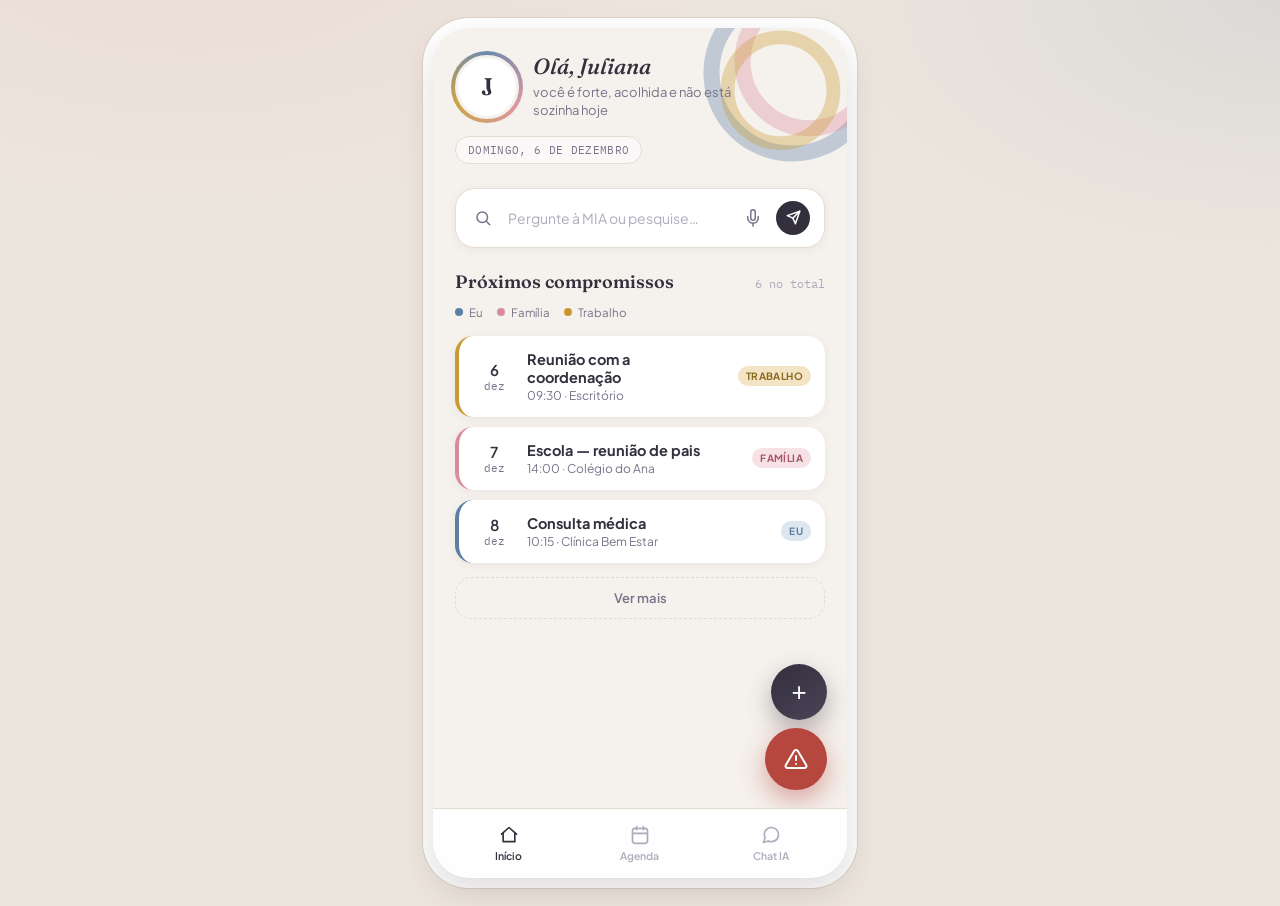
==== commit 98609af9: "ajustes botao emergncia e tela emergencia" ====
--- a/index.html
+++ b/index.html
@@ -1,159 +1,178 @@
-<!DOCTYPE html>
-<html lang="pt-BR">
-<head>
-<meta charset="UTF-8">
-<meta name="viewport" content="width=device-width, initial-scale=1.0">
-<title>Colo — Início</title>
-<link rel="preconnect" href="https://fonts.googleapis.com">
-<link href="https://fonts.googleapis.com/css2?family=Fraunces:ital,opsz,wght@0,9..144,400;0,9..144,600;1,9..144,500;1,9..144,600&family=Plus+Jakarta+Sans:wght@400;500;600;700;800&family=IBM+Plex+Mono:wght@400;500&display=swap" rel="stylesheet">
-<link rel="stylesheet" href="css/style.css">
-</head>
-<body>
-
-<div class="device">
-
-  <header class="top">
-    <div class="hug-arcs">
-      <svg viewBox="0 0 200 200">
-        <circle cx="100" cy="100" r="70" fill="none" stroke="var(--eu)" stroke-width="14" opacity="0.35"/>
-        <circle cx="115" cy="90" r="58" fill="none" stroke="var(--familia)" stroke-width="14" opacity="0.35"/>
-        <circle cx="90" cy="115" r="46" fill="none" stroke="var(--trabalho)" stroke-width="12" opacity="0.35"/>
-      </svg>
-    </div>
-    <div class="header-row">
-      <div class="avatar-wrap">
-        <div class="avatar-ring"></div>
-        <div class="avatar">J</div>
-      </div>
-      <div class="greeting-block">
-        <p class="greeting">Olá, Juliana</p>
-        <p class="affirmation">você é forte, acolhida e não está sozinha hoje</p>
-      </div>
-    </div>
-    <div class="date-pill" id="today-pill">— carregando —</div>
-  </header>
-
-  <main>
-    <div class="search-bar">
-      <button class="icon-btn" aria-label="Buscar">
-        <svg width="18" height="18" viewBox="0 0 24 24" fill="none" stroke="currentColor" stroke-width="2" stroke-linecap="round"><circle cx="11" cy="11" r="7"/><line x1="21" y1="21" x2="16.65" y2="16.65"/></svg>
-      </button>
-      <input id="home-search" type="text" placeholder="Pergunte à MIA ou pesquise…" />
-      <button class="icon-btn" id="home-mic" aria-label="Falar">
-        <svg width="18" height="18" viewBox="0 0 24 24" fill="none" stroke="currentColor" stroke-width="2" stroke-linecap="round" stroke-linejoin="round"><path d="M12 1a3 3 0 0 0-3 3v8a3 3 0 0 0 6 0V4a3 3 0 0 0-3-3z"/><path d="M19 10v2a7 7 0 0 1-14 0v-2"/><line x1="12" y1="19" x2="12" y2="23"/></svg>
-      </button>
-      <button class="send-btn" id="home-send" aria-label="Enviar">
-        <svg width="15" height="15" viewBox="0 0 24 24" fill="none" stroke="currentColor" stroke-width="2.4" stroke-linecap="round" stroke-linejoin="round"><line x1="22" y1="2" x2="11" y2="13"/><polygon points="22 2 15 22 11 13 2 9 22 2"/></svg>
-      </button>
-    </div>
-
-    <div class="section-title">
-      <h2>Próximos compromissos</h2>
-      <span id="task-count">0 no total</span>
-    </div>
-
-    <div class="legend">
-      <div class="legend-item"><span class="dot eu"></span> Eu</div>
-      <div class="legend-item"><span class="dot familia"></span> Família</div>
-      <div class="legend-item"><span class="dot trabalho"></span> Trabalho</div>
-    </div>
-
-    <div class="task-list" id="task-list"></div>
-
-    <button class="ver-mais" id="ver-mais-btn">Ver mais</button>
-  </main>
-
-  <button class="fab-add" id="btn-add-task" aria-label="Adicionar tarefa">+</button>
-  <button class="fab-emergency" aria-label="Emergência">
-    <svg width="24" height="24" viewBox="0 0 24 24" fill="none" stroke="#fff" stroke-width="2" stroke-linecap="round" stroke-linejoin="round"><path d="M10.29 3.86L1.82 18a2 2 0 0 0 1.71 3h16.94a2 2 0 0 0 1.71-3L13.71 3.86a2 2 0 0 0-3.42 0z"/><line x1="12" y1="9" x2="12" y2="13"/><line x1="12" y1="17" x2="12.01" y2="17"/></svg>
-  </button>
-
-  <!-- Tab bar -->
-  <nav class="tabbar">
-    <a class="tab-btn active" href="index.html">
-      <svg width="20" height="20" viewBox="0 0 24 24" fill="none" stroke-width="2" stroke-linecap="round" stroke-linejoin="round"><path d="M3 11l9-8 9 8"/><path d="M5 10v10h14V10"/></svg>
-      Início
-    </a>
-    <a class="tab-btn" href="agenda.html">
-      <svg width="20" height="20" viewBox="0 0 24 24" fill="none" stroke-width="2" stroke-linecap="round" stroke-linejoin="round"><rect x="3" y="4" width="18" height="18" rx="3"/><line x1="16" y1="2" x2="16" y2="6"/><line x1="8" y1="2" x2="8" y2="6"/><line x1="3" y1="10" x2="21" y2="10"/></svg>
-      Agenda
-    </a>
-    <a class="tab-btn" href="chat.html">
-      <svg width="20" height="20" viewBox="0 0 24 24" fill="none" stroke-width="2" stroke-linecap="round" stroke-linejoin="round"><path d="M21 11.5a8.38 8.38 0 0 1-.9 3.8 8.5 8.5 0 0 1-7.6 4.7 8.38 8.38 0 0 1-3.8-.9L3 21l1.9-5.7a8.38 8.38 0 0 1-.9-3.8 8.5 8.5 0 0 1 4.7-7.6 8.38 8.38 0 0 1 3.8-.9h.5a8.48 8.48 0 0 1 8 8v.5z"/></svg>
-      Chat IA
-    </a>
-  </nav>
-
-  <!-- Modal: nova tarefa -->
-  <div class="overlay" id="overlay-add">
-    <div class="sheet">
-      <h3>Nova tarefa</h3>
-      <div class="field">
-        <label>O que você precisa lembrar?</label>
-        <input type="text" id="new-title" placeholder="Ex: Consulta médica">
-      </div>
-      <div class="field">
-        <label>Categoria</label>
-        <div class="cat-choice">
-          <div class="cat-opt active" data-cat="eu">Eu</div>
-          <div class="cat-opt" data-cat="familia">Família</div>
-          <div class="cat-opt" data-cat="trabalho">Trabalho</div>
-        </div>
-      </div>
-      <div class="field">
-        <label>Data</label>
-        <input type="date" id="new-date">
-      </div>
-      <div class="field">
-        <label>Horário</label>
-        <input type="time" id="new-time" value="09:00">
-      </div>
-      <div class="sheet-actions">
-        <button class="btn-ghost" id="cancel-add">Cancelar</button>
-        <button class="btn-primary" id="confirm-add">Salvar tarefa</button>
-      </div>
-    </div>
-  </div>
-
-  <!-- Modal: emergência -->
-  <div class="overlay" id="overlay-emergency">
-    <div class="sheet">
-      <h3>Você não está sozinha</h3>
-      <p style="margin-top:-10px; margin-bottom:16px; color:var(--ink-soft); font-size:13px;">Escolha uma opção de apoio imediato:</p>
-      <div class="emg-list">
-        <a class="emg-item" href="tel:190">
-          <div class="emg-ico">
-            <svg width="18" height="18" viewBox="0 0 24 24" fill="none" stroke="currentColor" stroke-width="2"><path d="M22 16.92v3a2 2 0 0 1-2.18 2 19.79 19.79 0 0 1-8.63-3.07 19.5 19.5 0 0 1-6-6 19.79 19.79 0 0 1-3.07-8.67A2 2 0 0 1 4.11 2h3a2 2 0 0 1 2 1.72c.12.9.33 1.77.62 2.61a2 2 0 0 1-.45 2.11L8.09 9.91a16 16 0 0 0 6 6l1.47-1.19a2 2 0 0 1 2.11-.45c.84.29 1.71.5 2.61.62A2 2 0 0 1 22 16.92z"/></svg>
-          </div>
-          <div><h4>Polícia — 190</h4><p>Situação de risco imediato</p></div>
-        </a>
-        <a class="emg-item" href="tel:180">
-          <div class="emg-ico">
-            <svg width="18" height="18" viewBox="0 0 24 24" fill="none" stroke="currentColor" stroke-width="2"><circle cx="12" cy="12" r="10"/><line x1="12" y1="8" x2="12" y2="12"/><line x1="12" y1="16" x2="12.01" y2="16"/></svg>
-          </div>
-          <div><h4>Central de Apoio à Mulher — 180</h4><p>Acolhimento e orientação, 24h</p></div>
-        </a>
-        <a class="emg-item" href="tel:192">
-          <div class="emg-ico">
-            <svg width="18" height="18" viewBox="0 0 24 24" fill="none" stroke="currentColor" stroke-width="2"><path d="M19 14c1.49-1.46 3-3.21 3-5.5A5.5 5.5 0 0 0 16.5 3c-1.76 0-3 .5-4.5 2-1.5-1.5-2.74-2-4.5-2A5.5 5.5 0 0 0 2 8.5c0 2.29 1.51 4.04 3 5.5l7 7z"/></svg>
-          </div>
-          <div><h4>SAMU — 192</h4><p>Emergência médica</p></div>
-        </a>
-        <div class="emg-item" style="cursor:pointer;" id="emg-contact">
-          <div class="emg-ico">
-            <svg width="18" height="18" viewBox="0 0 24 24" fill="none" stroke="currentColor" stroke-width="2"><path d="M17 21v-2a4 4 0 0 0-4-4H5a4 4 0 0 0-4 4v2"/><circle cx="9" cy="7" r="4"/><path d="M23 21v-2a4 4 0 0 0-3-3.87"/><path d="M16 3.13a4 4 0 0 1 0 7.75"/></svg>
-          </div>
-          <div><h4>Ligar para alguém de confiança</h4><p>Um amigo ou familiar de apoio</p></div>
-        </div>
-      </div>
-      <button class="btn-ghost" id="close-emergency" style="width:100%; margin-top:4px;">Fechar</button>
-    </div>
-  </div>
-
-</div>
-
-<script src="js/data.js"></script>
-<script src="js/emergency.js"></script>
-<script src="js/home.js"></script>
-</body>
-</html>
+<!DOCTYPE html>
+<html lang="pt-BR">
+<head>
+<meta charset="UTF-8">
+<meta name="viewport" content="width=device-width, initial-scale=1.0">
+<title>Colo — para a Juliana</title>
+
+<link rel="stylesheet" href="css/style.css">
+<link rel="preconnect" href="https://fonts.googleapis.com">
+<link href="https://fonts.googleapis.com/css2?family=Fraunces:ital,opsz,wght@0,9..144,400;0,9..144,600;1,9..144,500;1,9..144,600&family=Plus+Jakarta+Sans:wght@400;500;600;700;800&family=IBM+Plex+Mono:wght@400;500&display=swap" rel="stylesheet">
+</head>
+<body data-page="home">
+
+<div class="device">
+
+  <!-- ===================== HOME ===================== -->
+  <div class="screen active" id="screen-home" style="display:flex; flex-direction:column; height:850px;">
+
+    <header class="top">
+      <div class="hug-arcs">
+        <svg viewBox="0 0 200 200">
+          <circle cx="100" cy="100" r="70" fill="none" stroke="var(--eu)" stroke-width="14" opacity="0.35"/>
+          <circle cx="115" cy="90" r="58" fill="none" stroke="var(--familia)" stroke-width="14" opacity="0.35"/>
+          <circle cx="90" cy="115" r="46" fill="none" stroke="var(--trabalho)" stroke-width="12" opacity="0.35"/>
+        </svg>
+      </div>
+      <div class="header-row">
+        <div class="avatar-wrap">
+          <div class="avatar-ring"></div>
+          <div class="avatar">J</div>
+        </div>
+        <div class="greeting-block">
+          <p class="greeting">Olá, Juliana</p>
+          <p class="affirmation">você é forte, acolhida e não está sozinha hoje</p>
+        </div>
+      </div>
+      <div class="date-pill" id="today-pill">— carregando —</div>
+    </header>
+
+    <main>
+      <div class="search-bar">
+        <button class="icon-btn" aria-label="Buscar">
+          <svg width="18" height="18" viewBox="0 0 24 24" fill="none" stroke="currentColor" stroke-width="2" stroke-linecap="round"><circle cx="11" cy="11" r="7"/><line x1="21" y1="21" x2="16.65" y2="16.65"/></svg>
+        </button>
+        <input id="home-search" type="text" placeholder="Pergunte à MIA ou pesquise…" />
+        <button class="icon-btn" id="home-mic" aria-label="Falar">
+          <svg width="18" height="18" viewBox="0 0 24 24" fill="none" stroke="currentColor" stroke-width="2" stroke-linecap="round" stroke-linejoin="round"><path d="M12 1a3 3 0 0 0-3 3v8a3 3 0 0 0 6 0V4a3 3 0 0 0-3-3z"/><path d="M19 10v2a7 7 0 0 1-14 0v-2"/><line x1="12" y1="19" x2="12" y2="23"/></svg>
+        </button>
+        <button class="send-btn" id="home-send" aria-label="Enviar">
+          <svg width="15" height="15" viewBox="0 0 24 24" fill="none" stroke="currentColor" stroke-width="2.4" stroke-linecap="round" stroke-linejoin="round"><line x1="22" y1="2" x2="11" y2="13"/><polygon points="22 2 15 22 11 13 2 9 22 2"/></svg>
+        </button>
+      </div>
+
+      <div class="section-title">
+        <h2>Próximos compromissos</h2>
+        <span id="task-count">0 no total</span>
+      </div>
+
+      <div class="legend">
+        <div class="legend-item"><span class="dot eu"></span> Eu</div>
+        <div class="legend-item"><span class="dot familia"></span> Família</div>
+        <div class="legend-item"><span class="dot trabalho"></span> Trabalho</div>
+      </div>
+
+      <div class="task-list" id="task-list"></div>
+
+      <button class="ver-mais" id="ver-mais-btn">Ver mais</button>
+    </main>
+
+    <button class="fab-add" id="btn-add-task" aria-label="Adicionar tarefa">+</button>
+    <button class="fab-emergency" id="btn-emergency" aria-label="Emergência">
+      <svg width="24" height="24" viewBox="0 0 24 24" fill="none" stroke="#fff" stroke-width="2" stroke-linecap="round" stroke-linejoin="round"><path d="M10.29 3.86L1.82 18a2 2 0 0 0 1.71 3h16.94a2 2 0 0 0 1.71-3L13.71 3.86a2 2 0 0 0-3.42 0z"/><line x1="12" y1="9" x2="12" y2="13"/><line x1="12" y1="17" x2="12.01" y2="17"/></svg>
+    </button>
+
+  </div>
+
+  <!-- ===================== TAB BAR ===================== -->
+  <nav class="tabbar">
+    <a class="tab-btn active" href="index.html" aria-current="page">
+      <svg width="20" height="20" viewBox="0 0 24 24" fill="none" stroke-width="2" stroke-linecap="round" stroke-linejoin="round"><path d="M3 11l9-8 9 8"/><path d="M5 10v10h14V10"/></svg>
+      Início
+    </a>
+    <a class="tab-btn" href="pages/agenda.html">
+      <svg width="20" height="20" viewBox="0 0 24 24" fill="none" stroke-width="2" stroke-linecap="round" stroke-linejoin="round"><rect x="3" y="4" width="18" height="18" rx="3"/><line x1="16" y1="2" x2="16" y2="6"/><line x1="8" y1="2" x2="8" y2="6"/><line x1="3" y1="10" x2="21" y2="10"/></svg>
+      Agenda
+    </a>
+    <a class="tab-btn" href="pages/chat.html">
+      <svg width="20" height="20" viewBox="0 0 24 24" fill="none" stroke-width="2" stroke-linecap="round" stroke-linejoin="round"><path d="M21 11.5a8.38 8.38 0 0 1-.9 3.8 8.5 8.5 0 0 1-7.6 4.7 8.38 8.38 0 0 1-3.8-.9L3 21l1.9-5.7a8.38 8.38 0 0 1-.9-3.8 8.5 8.5 0 0 1 4.7-7.6 8.38 8.38 0 0 1 3.8-.9h.5a8.48 8.48 0 0 1 8 8v.5z"/></svg>
+      Chat IA
+    </a>
+  </nav>
+
+  <!-- ===================== MODAL: NOVA TAREFA ===================== -->
+  <div class="overlay" id="overlay-add">
+    <div class="sheet">
+      <h3>Nova tarefa</h3>
+      <div class="field">
+        <label>O que você precisa lembrar?</label>
+        <input type="text" id="new-title" placeholder="Ex: Consulta médica">
+      </div>
+      <div class="field">
+        <label>Categoria</label>
+        <div class="cat-choice">
+          <div class="cat-opt active" data-cat="eu">Eu</div>
+          <div class="cat-opt" data-cat="familia">Família</div>
+          <div class="cat-opt" data-cat="trabalho">Trabalho</div>
+        </div>
+      </div>
+      <div class="field">
+        <label>Data</label>
+        <input type="date" id="new-date">
+      </div>
+      <div class="field">
+        <label>Horário</label>
+        <input type="time" id="new-time" value="09:00">
+      </div>
+      <div class="sheet-actions">
+        <button class="btn-ghost" id="cancel-add">Cancelar</button>
+        <button class="btn-primary" id="confirm-add">Salvar tarefa</button>
+      </div>
+    </div>
+  </div>
+
+  <div class="overlay" id="overlay-emergency">
+    <div class="sheet sheet-emergency">
+      <p class="sheet-kicker">Apoio de emergência</p>
+      <h3>Quero avisar um contato de confiança?</h3>
+      <p class="sheet-copy" id="emg-intro">A MIA já deixou uma mensagem pronta com o contexto do compromisso, sua localização pessoal e o contato sugerido. Você só revisa e confirma o envio.</p>
+
+      <div class="emg-context-card" id="emg-context-card">
+        <span class="emg-context-label">Compromisso sugerido</span>
+        <strong id="emg-task-title">Compromisso próximo</strong>
+        <p id="emg-task-meta">Horário e contexto serão preenchidos pela MIA.</p>
+        <span class="emg-contact-pill" id="emg-suggested-contact">Contato sugerido</span>
+      </div>
+
+      <div class="emg-inline-selects">
+        <div class="field field-compact">
+          <label for="emg-task-select">Outro compromisso</label>
+          <select id="emg-task-select"></select>
+        </div>
+        <div class="field field-compact">
+          <label for="emg-contact-select">Outro contato</label>
+          <select id="emg-contact-select"></select>
+        </div>
+      </div>
+
+      <div class="emg-step" id="emg-step-1">
+        <div class="emg-preview-box">
+          <label>Mensagem pronta para envio</label>
+          <div class="emg-message-preview" id="emg-message-preview"></div>
+        </div>
+        <div class="sheet-actions">
+          <button class="btn-ghost" id="close-emergency">Cancelar</button>
+          <button class="btn-primary" id="emg-open-confirm">Enviar mensagem</button>
+        </div>
+      </div>
+
+      <p class="emg-footnote">A mensagem inclui o compromisso, o contexto e a localização pessoal. Nenhum número de emergência é exibido nesta tela.</p>
+    </div>
+  </div>
+
+  <div class="overlay" id="overlay-emergency-confirm">
+    <div class="sheet sheet-confirm">
+      <p class="sheet-kicker">Tem certeza?</p>
+      <h3>Enviar esta mensagem agora?</h3>
+      <p class="sheet-copy" id="emg-confirm-copy">Essa mensagem será enviada ao contato selecionado com o contexto do compromisso e a sua localização pessoal.</p>
+      <div class="sheet-actions">
+        <button class="btn-ghost" id="emg-cancel-confirm">Voltar</button>
+        <button class="btn-primary" id="emg-confirm-send">Sim, enviar</button>
+      </div>
+    </div>
+  </div>
+
+</div>
+</body>
+<script src="js/main.js"></script>
+</html>
--- a/css/style.css
+++ b/css/style.css
@@ -1,543 +1,716 @@
 :root{
-  --bg-canvas:#F5F1EC;
-  --bg-ambient:#EDE6DE;
-  --bg-card:#FFFFFF;
-  --ink:#332F3D;
-  --ink-soft:#79728A;
-  --ink-faint:#B0A9BC;
-  --hairline:#E4DCD1;
-
-  --eu:#5C7FA6;
-  --eu-tint:#DEE7F0;
-  --eu-tint2:#EEF3F8;
-
-  --familia:#D98C9B;
-  --familia-tint:#F6E1E6;
-  --familia-tint2:#FBEFF2;
-
-  --trabalho:#C99A34;
-  --trabalho-tint:#F2E4C4;
-  --trabalho-tint2:#F8F0DC;
-
-  --alerta:#B6473F;
-  --alerta-tint:#F2DAD7;
-
-  --radius-lg:28px;
-  --radius-md:18px;
-  --radius-sm:12px;
-
-  --shadow-soft:0 8px 24px rgba(74,58,58,0.08);
-  --shadow-card:0 2px 10px rgba(74,58,58,0.06);
-  --shadow-pop:0 14px 34px rgba(74,58,58,0.18);
+    --bg-canvas:#F5F1EC;
+    --bg-ambient:#EDE6DE;
+    --bg-card:#FFFFFF;
+    --ink:#332F3D;
+    --ink-soft:#79728A;
+    --ink-faint:#B0A9BC;
+    --hairline:#E4DCD1;
+
+    --eu:#5C7FA6;
+    --eu-tint:#DEE7F0;
+    --eu-tint2:#EEF3F8;
+
+    --familia:#D98C9B;
+    --familia-tint:#F6E1E6;
+    --familia-tint2:#FBEFF2;
+
+    --trabalho:#C99A34;
+    --trabalho-tint:#F2E4C4;
+    --trabalho-tint2:#F8F0DC;
+
+    --alerta:#B6473F;
+    --alerta-tint:#F2DAD7;
+
+    --radius-lg:28px;
+    --radius-md:18px;
+    --radius-sm:12px;
+
+    --shadow-soft:0 8px 24px rgba(74,58,58,0.08);
+    --shadow-card:0 2px 10px rgba(74,58,58,0.06);
+    --shadow-pop:0 14px 34px rgba(74,58,58,0.18);
+  }
+
+  *{box-sizing:border-box;}
+  html,body{margin:0;padding:0;}
+
+  @media (prefers-reduced-motion: reduce){
+    *{animation-duration:0.001ms !important; animation-iteration-count:1 !important; transition-duration:0.001ms !important;}
+  }
+
+  body{
+    font-family:'Plus Jakarta Sans', sans-serif;
+    background:
+      radial-gradient(900px 500px at 15% -10%, rgba(217,140,155,0.14), transparent 60%),
+      radial-gradient(900px 500px at 100% 0%, rgba(92,127,166,0.12), transparent 55%),
+      var(--bg-ambient);
+    min-height:100vh;
+    display:flex;
+    align-items:flex-start;
+    justify-content:center;
+    padding:28px 16px;
+    color:var(--ink);
+  }
+
+  .device{
+    width:100%;
+    max-width:414px;
+    background:var(--bg-canvas);
+    border-radius:36px;
+    box-shadow:var(--shadow-pop), 0 0 0 10px #fff, 0 0 0 11px #ddd3c4;
+    overflow:hidden;
+    position:relative;
+    min-height:850px;
+    display:flex;
+    flex-direction:column;
+  }
+
+  /* ---------- HEADER ---------- */
+  header.top{
+    position:relative;
+    padding:26px 22px 20px;
+    overflow:hidden;
+    flex-shrink:0;
+  }
+
+  .hug-arcs{
+    position:absolute;
+    top:-70px; right:-60px;
+    width:230px; height:230px;
+    pointer-events:none;
+    z-index:0;
+  }
+  .hug-arcs svg{width:100%;height:100%; animation:breathe 7s ease-in-out infinite;}
+  @keyframes breathe{
+    0%,100%{ transform:scale(1) rotate(0deg); }
+    50%{ transform:scale(1.04) rotate(2deg); }
+  }
+
+  .header-row{
+    position:relative;
+    z-index:1;
+    display:flex;
+    align-items:center;
+    gap:14px;
+  }
+
+  .avatar-wrap{
+    position:relative;
+    width:64px; height:64px;
+    flex-shrink:0;
+  }
+  .avatar-ring{
+    position:absolute; inset:-4px;
+    border-radius:50%;
+    background:conic-gradient(var(--eu), var(--familia), var(--trabalho), var(--eu));
+    opacity:0.9;
+  }
+  .avatar{
+    position:absolute; inset:0;
+    border-radius:50%;
+    background:var(--bg-card);
+    display:flex; align-items:center; justify-content:center;
+    font-family:'Fraunces', serif;
+    font-size:24px;
+    font-weight:600;
+    color:var(--ink);
+    overflow:hidden;
+    border:3px solid var(--bg-canvas);
+  }
+
+  .greeting-block{ flex:1; min-width:0; }
+  .greeting{
+    font-family:'Fraunces', serif;
+    font-style:italic;
+    font-weight:500;
+    font-size:22px;
+    line-height:1.15;
+    margin:0 0 4px;
+    color:var(--ink);
+  }
+  .affirmation{
+    margin:0;
+    font-size:13px;
+    line-height:1.4;
+    color:var(--ink-soft);
+    max-width:230px;
+  }
+
+  .date-pill{
+    position:relative;
+    z-index:1;
+    margin-top:16px;
+    display:inline-flex;
+    align-items:center;
+    gap:6px;
+    font-family:'IBM Plex Mono', monospace;
+    font-size:11px;
+    letter-spacing:0.03em;
+    text-transform:uppercase;
+    color:var(--ink-soft);
+    background:rgba(255,255,255,0.6);
+    padding:6px 12px;
+    border-radius:20px;
+    border:1px solid var(--hairline);
+  }
+
+  /* ---------- MAIN ---------- */
+  main{
+    flex:1;
+    overflow-y:auto;
+    padding:4px 22px 130px;
+    position:relative;
+  }
+  main::-webkit-scrollbar{width:0;}
+
+  .search-bar{
+    display:flex;
+    align-items:center;
+    gap:10px;
+    background:var(--bg-card);
+    border:1px solid var(--hairline);
+    border-radius:20px;
+    padding:12px 14px;
+    box-shadow:var(--shadow-card);
+    margin-bottom:22px;
+  }
+  .search-bar input{
+    flex:1;
+    border:none;
+    outline:none;
+    background:transparent;
+    font-family:'Plus Jakarta Sans', sans-serif;
+    font-size:14px;
+    color:var(--ink);
+  }
+  .search-bar input::placeholder{color:var(--ink-faint);}
+  .icon-btn{
+    border:none;
+    background:transparent;
+    cursor:pointer;
+    display:flex;
+    align-items:center;
+    justify-content:center;
+    color:var(--ink-soft);
+    padding:4px;
+    border-radius:50%;
+    transition:background .15s ease, color .15s ease, transform .15s ease;
+  }
+  .icon-btn:hover{ background:var(--eu-tint2); color:var(--eu); }
+  .icon-btn:active{ transform:scale(0.92); }
+  .icon-btn.mic-active{ color:var(--familia); background:var(--familia-tint2); }
+  .send-btn{
+    width:34px;height:34px;
+    border-radius:50%;
+    background:var(--ink);
+    color:#fff;
+    border:none;
+    display:flex;align-items:center;justify-content:center;
+    cursor:pointer;
+    flex-shrink:0;
+    transition:transform .15s ease, background .15s ease;
+  }
+  .send-btn:hover{background:#4a4458;}
+  .send-btn:active{transform:scale(0.9);}
+
+  .section-title{
+    display:flex;
+    align-items:baseline;
+    justify-content:space-between;
+    margin-bottom:12px;
+  }
+  .section-title h2{
+    font-family:'Fraunces', serif;
+    font-weight:600;
+    font-size:18px;
+    margin:0;
+  }
+  .section-title span{
+    font-size:12px;
+    color:var(--ink-faint);
+    font-family:'IBM Plex Mono', monospace;
+  }
+
+  .legend{
+    display:flex; gap:14px; margin-bottom:16px; flex-wrap:wrap;
+  }
+  .legend-item{
+    display:flex; align-items:center; gap:6px;
+    font-size:11.5px; color:var(--ink-soft);
+  }
+  .dot{ width:8px; height:8px; border-radius:50%; flex-shrink:0; }
+  .dot.eu{background:var(--eu);}
+  .dot.familia{background:var(--familia);}
+  .dot.trabalho{background:var(--trabalho);}
+
+  .task-list{ display:flex; flex-direction:column; gap:10px; }
+  .task-card{
+    background:var(--bg-card);
+    border-radius:var(--radius-md);
+    padding:14px 14px;
+    display:flex;
+    align-items:center;
+    gap:12px;
+    box-shadow:var(--shadow-card);
+    border-left:4px solid transparent;
+    animation:riseIn .4s ease both;
+  }
+  @keyframes riseIn{ from{opacity:0; transform:translateY(6px);} to{opacity:1; transform:translateY(0);} }
+  .task-card.eu{ border-left-color:var(--eu); }
+  .task-card.familia{ border-left-color:var(--familia); }
+  .task-card.trabalho{ border-left-color:var(--trabalho); }
+
+  .task-time{
+    font-family:'IBM Plex Mono', monospace;
+    font-size:11px;
+    color:var(--ink-soft);
+    display:flex;
+    flex-direction:column;
+    align-items:center;
+    min-width:42px;
+  }
+  .task-time .day{ font-size:15px; font-weight:600; color:var(--ink); font-family:'Plus Jakarta Sans'; }
+
+  .task-info{ flex:1; min-width:0; }
+  .task-info h3{ margin:0 0 2px; font-size:14.5px; font-weight:700; }
+  .task-info p{ margin:0; font-size:12px; color:var(--ink-soft); }
+
+  .badge{
+    font-size:10px;
+    font-weight:700;
+    text-transform:uppercase;
+    letter-spacing:0.04em;
+    padding:4px 8px;
+    border-radius:20px;
+    flex-shrink:0;
+  }
+  .badge.eu{ background:var(--eu-tint); color:var(--eu); }
+  .badge.familia{ background:var(--familia-tint); color:#a85465; }
+  .badge.trabalho{ background:var(--trabalho-tint); color:#8a6a1f; }
+
+  .ver-mais{
+    width:100%;
+    margin-top:14px;
+    padding:12px;
+    border-radius:16px;
+    border:1.5px dashed var(--hairline);
+    background:transparent;
+    color:var(--ink-soft);
+    font-family:'Plus Jakarta Sans';
+    font-weight:600;
+    font-size:13px;
+    cursor:pointer;
+    transition:all .15s ease;
+  }
+  .ver-mais:hover{ border-color:var(--eu); color:var(--eu); background:var(--eu-tint2); }
+
+  .hidden-task{ display:none; }
+  .hidden-task.show{ display:flex; }
+
+  /* ---------- FAB + EMERGENCY ---------- */
+  .fab-add{
+    position:absolute;
+    right:20px;
+    bottom:158px;
+    width:56px; height:56px;
+    border-radius:50%;
+    border:none;
+    background:linear-gradient(145deg, var(--ink), #4a4458);
+    color:#fff;
+    font-size:26px;
+    display:flex; align-items:center; justify-content:center;
+    box-shadow:0 10px 24px rgba(51,47,61,0.35);
+    cursor:pointer;
+    z-index:20;
+    transition:transform .18s ease, box-shadow .18s ease;
+  }
+  .fab-add:hover{ transform:translateY(-2px) scale(1.04); }
+  .fab-add:active{ transform:scale(0.94); }
+
+  .fab-emergency{
+    position:absolute;
+    right:20px;
+    bottom:88px;
+    width:62px; height:62px;
+    border-radius:50%;
+    border:none;
+    background:var(--alerta);
+    color:#fff;
+    display:flex; align-items:center; justify-content:center;
+    box-shadow:0 10px 26px rgba(182,71,63,0.45);
+    cursor:pointer;
+    z-index:20;
+  }
+
+  /* ---------- MODALS ---------- */
+  .overlay{
+    position:absolute; inset:0;
+    background:rgba(51,47,61,0.45);
+    backdrop-filter:blur(2px);
+    display:none;
+    align-items:flex-end;
+    justify-content:center;
+    z-index:60;
+  }
+  .overlay.open{ display:flex; }
+  .sheet{
+    width:100%;
+    background:var(--bg-canvas);
+    border-radius:26px 26px 0 0;
+    padding:22px 22px 26px;
+    animation:slideUp .28s ease both;
+  }
+  @keyframes slideUp{ from{ transform:translateY(30px); opacity:0;} to{ transform:translateY(0); opacity:1;} }
+  .sheet h3{ font-family:'Fraunces', serif; font-size:20px; margin:0 0 16px; }
+  .sheet-kicker{
+    margin:0 0 6px;
+    font-size:11px;
+    font-weight:800;
+    letter-spacing:0.08em;
+    text-transform:uppercase;
+    color:var(--alerta);
+  }
+  .sheet-copy{
+    margin:-6px 0 16px;
+    color:var(--ink-soft);
+    font-size:13px;
+    line-height:1.45;
+  }
+  .field{ margin-bottom:14px; }
+  .field label{ display:block; font-size:12px; color:var(--ink-soft); margin-bottom:6px; font-weight:600; }
+  .field input, .field select{
+    width:100%;
+    padding:11px 12px;
+    border-radius:12px;
+    border:1px solid var(--hairline);
+    background:#fff;
+    font-family:'Plus Jakarta Sans';
+    font-size:14px;
+    color:var(--ink);
+    outline:none;
+  }
+  .field input:focus, .field select:focus{ border-color:var(--eu); }
+  .cat-choice{ display:flex; gap:8px; }
+  .cat-opt{
+    flex:1;
+    text-align:center;
+    padding:10px 6px;
+    border-radius:12px;
+    border:1.5px solid var(--hairline);
+    font-size:12px;
+    font-weight:700;
+    cursor:pointer;
+    color:var(--ink-soft);
+  }
+  .cat-opt[data-cat="eu"].active{ background:var(--eu-tint); border-color:var(--eu); color:var(--eu); }
+  .cat-opt[data-cat="familia"].active{ background:var(--familia-tint); border-color:var(--familia); color:#a85465; }
+  .cat-opt[data-cat="trabalho"].active{ background:var(--trabalho-tint); border-color:var(--trabalho); color:#8a6a1f; }
+  .sheet-actions{ display:flex; gap:10px; margin-top:6px; }
+  .btn-primary, .btn-ghost{
+    flex:1; padding:13px; border-radius:14px; border:none; font-weight:700; font-size:14px; cursor:pointer;
+  }
+  .btn-primary{ background:var(--ink); color:#fff; }
+  .btn-ghost{ background:transparent; color:var(--ink-soft); border:1.5px solid var(--hairline); }
+
+  .sheet-emergency .emg-context-card,
+  .sheet-emergency .emg-preview-box{
+    background:#fff;
+    border:1px solid var(--hairline);
+    border-radius:18px;
+    padding:14px 14px 12px;
+  }
+  .sheet-confirm{ max-width:100%; }
+  .emg-inline-selects{
+    display:grid;
+    grid-template-columns:1fr 1fr;
+    gap:10px;
+    margin-bottom:14px;
+  }
+  .field-compact{ margin-bottom:0; }
+  .field-compact label{ font-size:11px; }
+  .field-compact select{
+    width:100%;
+    padding:10px 11px;
+    border-radius:12px;
+    border:1px solid var(--hairline);
+    background:#fff;
+    font-family:'Plus Jakarta Sans';
+    font-size:13px;
+    color:var(--ink);
+    outline:none;
+  }
+  .field-compact select:focus{ border-color:var(--alerta); }
+  .emg-context-card{ margin-bottom:14px; }
+  .emg-context-label{
+    display:inline-flex;
+    margin-bottom:8px;
+    font-size:11px;
+    font-weight:700;
+    letter-spacing:0.04em;
+    text-transform:uppercase;
+    color:var(--alerta);
+  }
+  .emg-context-card strong,
+  .emg-preview-box label{
+    display:block;
+    font-size:14px;
+    font-weight:800;
+    color:var(--ink);
+  }
+  .emg-context-card p{
+    margin:6px 0 10px;
+    font-size:13px;
+    color:var(--ink-soft);
+    line-height:1.45;
+  }
+  .emg-contact-pill{
+    display:inline-flex;
+    align-items:center;
+    padding:6px 10px;
+    border-radius:999px;
+    background:var(--alerta-tint);
+    color:var(--alerta);
+    font-size:11px;
+    font-weight:800;
+  }
+  .emg-step[hidden]{ display:none; }
+  .emg-preview-box label{ margin-bottom:10px; }
+  .emg-message-preview{
+    white-space:pre-wrap;
+    font-size:13px;
+    line-height:1.55;
+    color:var(--ink);
+    background:var(--bg-canvas);
+    border-radius:14px;
+    padding:12px;
+    min-height:132px;
+    border:1px dashed var(--hairline);
+  }
+  .emg-double-check{
+    display:flex;
+    gap:10px;
+    align-items:flex-start;
+    padding:12px 2px 4px;
+    color:var(--ink-soft);
+    font-size:12px;
+    line-height:1.45;
+  }
+  .emg-double-check input{
+    margin-top:2px;
+    width:16px;
+    height:16px;
+    accent-color:var(--alerta);
+    flex-shrink:0;
+  }
+  .emg-footnote{
+    margin:14px 0 0;
+    font-size:11.5px;
+    line-height:1.45;
+    color:var(--ink-soft);
+  }
+
+  .emg-list{ display:flex; flex-direction:column; gap:10px; margin-bottom:6px; }
+  .emg-item{
+    display:flex; align-items:center; gap:12px;
+    background:#fff; border-radius:14px; padding:12px 14px;
+    border:1px solid var(--hairline);
+    text-decoration:none; color:var(--ink);
+  }
+  .emg-item .emg-ico{
+    width:38px; height:38px; border-radius:50%;
+    display:flex; align-items:center; justify-content:center;
+    background:var(--alerta-tint); color:var(--alerta); flex-shrink:0;
+  }
+  .emg-item h4{ margin:0; font-size:14px; }
+  .emg-item p{ margin:0; font-size:11.5px; color:var(--ink-soft); }
+
+  /* ---------- AGENDA (calendar) ---------- */
+  .screen{ display:none; }
+  .screen.active{ display:block; }
+
+  .cal-head{ display:flex; align-items:center; justify-content:space-between; margin-bottom:14px; }
+  .cal-head h2{ font-family:'Fraunces', serif; font-size:19px; margin:0; text-transform:capitalize; }
+  .cal-nav{ display:flex; gap:4px; }
+  .cal-nav button{
+    width:30px;height:30px; border-radius:50%; border:1px solid var(--hairline);
+    background:#fff; cursor:pointer; display:flex; align-items:center; justify-content:center; color:var(--ink-soft);
+  }
+  .cal-grid{
+    background:var(--bg-card);
+    border-radius:var(--radius-md);
+    padding:14px 10px 16px;
+    box-shadow:var(--shadow-card);
+    margin-bottom:20px;
+  }
+  .cal-weekdays{ display:grid; grid-template-columns:repeat(7,1fr); margin-bottom:6px; }
+  .cal-weekdays span{ text-align:center; font-size:10px; color:var(--ink-faint); font-weight:700; }
+  .cal-days{ display:grid; grid-template-columns:repeat(7,1fr); row-gap:4px; }
+  .cal-day{
+    aspect-ratio:1;
+    display:flex; flex-direction:column; align-items:center; justify-content:center;
+    border-radius:12px; cursor:pointer; position:relative; gap:3px;
+    font-size:12.5px; color:var(--ink);
+  }
+  .cal-day.empty{ visibility:hidden; }
+  .cal-day:hover{ background:var(--bg-ambient); }
+  .cal-day.today{ background:var(--ink); color:#fff; font-weight:700; }
+  .cal-day.selected:not(.today){ background:var(--eu-tint2); border:1.5px solid var(--eu); }
+  .cal-dots{ display:flex; gap:2px; height:5px; }
+  .cal-dots span{ width:4px; height:4px; border-radius:50%; }
+
+  .day-detail h3{ font-family:'Fraunces', serif; font-size:16px; margin:0 0 10px; text-transform:capitalize; }
+
+  /* ---------- CHAT ---------- */
+  .chat-screen{ display:flex; flex-direction:column; height:100%; }
+  .chat-header{
+    padding:18px 22px 12px; flex-shrink:0;
+    display:flex; align-items:center; gap:10px;
+  }
+  .mia-avatar{
+    width:38px;height:38px;border-radius:50%;
+    background:linear-gradient(135deg, var(--eu), var(--familia));
+    display:flex; align-items:center; justify-content:center; color:#fff; font-family:'Fraunces'; font-weight:600;
+  }
+  .chat-header h2{ font-size:15px; margin:0; }
+  .chat-header p{ font-size:11px; margin:0; color:var(--ink-soft); }
+  .status-dot{ width:7px;height:7px;border-radius:50%; background:#5FAE7A; display:inline-block; margin-right:4px; }
+
+  .chat-body{
+    flex:1; overflow-y:auto; padding:6px 22px; display:flex; flex-direction:column; gap:10px;
+  }
+  .msg{
+    max-width:78%;
+    padding:11px 14px;
+    border-radius:16px;
+    font-size:13.5px;
+    line-height:1.45;
+    animation:riseIn .3s ease both;
+  }
+  .msg.mia{
+    background:#fff; color:var(--ink);
+    border-bottom-left-radius:4px;
+    align-self:flex-start;
+    box-shadow:var(--shadow-card);
+  }
+  .msg.user{
+    background:var(--ink); color:#fff;
+    border-bottom-right-radius:4px;
+    align-self:flex-end;
+  }
+  .typing{
+    align-self:flex-start;
+    background:#fff; padding:12px 16px; border-radius:16px; border-bottom-left-radius:4px;
+    display:flex; gap:4px; box-shadow:var(--shadow-card);
+  }
+  .typing span{ width:6px;height:6px;border-radius:50%; background:var(--ink-faint); animation:blink 1.2s infinite; }
+  .typing span:nth-child(2){ animation-delay:0.2s; }
+  .typing span:nth-child(3){ animation-delay:0.4s; }
+  @keyframes blink{ 0%,80%,100%{opacity:0.3;} 40%{opacity:1;} }
+
+  .chat-input-bar{
+    flex-shrink:0;
+    padding:12px 22px 14px;
+    display:flex; align-items:center; gap:8px;
+    background:var(--bg-canvas);
+  }
+  .chat-input-bar .search-bar{ margin-bottom:0; flex:1; }
+
+  /* ---------- TAB BAR ---------- */
+  .tabbar{
+    position:absolute; left:0; right:0; bottom:0;
+    background:rgba(255,255,255,0.92);
+    backdrop-filter:blur(10px);
+    border-top:1px solid var(--hairline);
+    display:flex;
+    padding:10px 10px calc(10px + env(safe-area-inset-bottom));
+    z-index:30;
+  }
+  .tab-btn{
+    flex:1;
+    background:none; border:none; cursor:pointer;
+    text-decoration:none;
+    display:flex; flex-direction:column; align-items:center; gap:4px;
+    color:var(--ink-faint);
+    font-size:10.5px;
+    font-weight:600;
+    padding:6px 0;
+    transition:color .15s ease;
+  }
+  .tab-btn.active{ color:var(--ink); }
+  .tab-btn.active svg{ stroke:var(--ink); }
+  .tab-btn svg{ stroke:var(--ink-faint); transition:stroke .15s ease; }
+
+  ::-webkit-scrollbar{ width:5px; }
+  ::-webkit-scrollbar-thumb{ background:var(--hairline); border-radius:10px; }
+
+/* Fundo escuro do modal */
+.modal-overlay {
+    position: fixed;
+    top: 0;
+    left: 0;
+    width: 100%;
+    height: 100%;
+    background: rgba(0, 0, 0, 0.6);
+    display: flex;
+    justify-content: center;
+    align-items: center;
+    z-index: 1000;
 }
 
-*{box-sizing:border-box;}
-html,body{margin:0;padding:0;}
-
-@media (prefers-reduced-motion: reduce){
-  *{animation-duration:0.001ms !important; animation-iteration-count:1 !important; transition-duration:0.001ms !important;}
+/* Caixa de conteúdo */
+.modal-content {
+    background: #fff;
+    padding: 24px;
+    border-radius: 12px;
+    width: 90%;
+    max-width: 400px;
+    font-family: sans-serif;
+    text-align: center;
+    box-shadow: 0 4px 15px rgba(0,0,0,0.2);
 }
 
-body{
-  font-family:'Plus Jakarta Sans', sans-serif;
-  background:
-    radial-gradient(900px 500px at 15% -10%, rgba(217,140,155,0.14), transparent 60%),
-    radial-gradient(900px 500px at 100% 0%, rgba(92,127,166,0.12), transparent 55%),
-    var(--bg-ambient);
-  min-height:100vh;
-  display:flex;
-  align-items:flex-start;
-  justify-content:center;
-  padding:28px 16px;
-  color:var(--ink);
+.warning-text {
+    color: #d9534f;
+    background-color: #f9ecec;
+    padding: 10px;
+    border-radius: 8px;
+    border: 1px solid #d9534f;
 }
 
-.device{
-  width:100%;
-  max-width:414px;
-  background:var(--bg-canvas);
-  border-radius:36px;
-  box-shadow:var(--shadow-pop), 0 0 0 10px #fff, 0 0 0 11px #ddd3c4;
-  overflow:hidden;
-  position:relative;
-  height:850px;
-  display:flex;
-  flex-direction:column;
+.contact-dropdown {
+    width: 100%;
+    padding: 10px;
+    margin: 15px 0;
+    border-radius: 6px;
+    border: 1px solid #ccc;
 }
 
-/* ---------- HEADER ---------- */
-header.top{
-  position:relative;
-  padding:26px 22px 20px;
-  overflow:hidden;
-  flex-shrink:0;
+/* Layout dos botões */
+.action-buttons {
+    display: flex;
+    flex-direction: column;
+    gap: 10px;
+    margin-top: 20px;
 }
 
-.hug-arcs{
-  position:absolute;
-  top:-70px; right:-60px;
-  width:230px; height:230px;
-  pointer-events:none;
-  z-index:0;
+.btn {
+    padding: 12px;
+    border: none;
+    border-radius: 6px;
+    cursor: pointer;
+    font-weight: bold;
+    font-size: 14px;
+    transition: background 0.2s;
 }
-.hug-arcs svg{width:100%;height:100%; animation:breathe 7s ease-in-out infinite;}
-@keyframes breathe{
-  0%,100%{ transform:scale(1) rotate(0deg); }
-  50%{ transform:scale(1.04) rotate(2deg); }
-}
-
-.header-row{
-  position:relative;
-  z-index:1;
-  display:flex;
-  align-items:center;
-  gap:14px;
-}
-
-.avatar-wrap{
-  position:relative;
-  width:64px; height:64px;
-  flex-shrink:0;
-}
-.avatar-ring{
-  position:absolute; inset:-4px;
-  border-radius:50%;
-  background:conic-gradient(var(--eu), var(--familia), var(--trabalho), var(--eu));
-  opacity:0.9;
-}
-.avatar{
-  position:absolute; inset:0;
-  border-radius:50%;
-  background:var(--bg-card);
-  display:flex; align-items:center; justify-content:center;
-  font-family:'Fraunces', serif;
-  font-size:24px;
-  font-weight:600;
-  color:var(--ink);
-  overflow:hidden;
-  border:3px solid var(--bg-canvas);
-}
-
-.greeting-block{ flex:1; min-width:0; }
-.greeting{
-  font-family:'Fraunces', serif;
-  font-style:italic;
-  font-weight:500;
-  font-size:22px;
-  line-height:1.15;
-  margin:0 0 4px;
-  color:var(--ink);
-}
-.affirmation{
-  margin:0;
-  font-size:13px;
-  line-height:1.4;
-  color:var(--ink-soft);
-  max-width:230px;
-}
-
-.date-pill{
-  position:relative;
-  z-index:1;
-  margin-top:16px;
-  display:inline-flex;
-  align-items:center;
-  gap:6px;
-  font-family:'IBM Plex Mono', monospace;
-  font-size:11px;
-  letter-spacing:0.03em;
-  text-transform:uppercase;
-  color:var(--ink-soft);
-  background:rgba(255,255,255,0.6);
-  padding:6px 12px;
-  border-radius:20px;
-  border:1px solid var(--hairline);
-}
-
-/* ---------- MAIN ---------- */
-main{
-  flex:1;
-  overflow-y:auto;
-  padding:4px 22px 130px;
-  position:relative;
-}
-main::-webkit-scrollbar{width:0;}
-
-.search-bar{
-  display:flex;
-  align-items:center;
-  gap:10px;
-  background:var(--bg-card);
-  border:1px solid var(--hairline);
-  border-radius:20px;
-  padding:12px 14px;
-  box-shadow:var(--shadow-card);
-  margin-bottom:22px;
-}
-.search-bar input{
-  flex:1;
-  border:none;
-  outline:none;
-  background:transparent;
-  font-family:'Plus Jakarta Sans', sans-serif;
-  font-size:14px;
-  color:var(--ink);
-}
-.search-bar input::placeholder{color:var(--ink-faint);}
-.icon-btn{
-  border:none;
-  background:transparent;
-  cursor:pointer;
-  display:flex;
-  align-items:center;
-  justify-content:center;
-  color:var(--ink-soft);
-  padding:4px;
-  border-radius:50%;
-  transition:background .15s ease, color .15s ease, transform .15s ease;
-}
-.icon-btn:hover{ background:var(--eu-tint2); color:var(--eu); }
-.icon-btn:active{ transform:scale(0.92); }
-.icon-btn.mic-active{ color:var(--familia); background:var(--familia-tint2); }
-.send-btn{
-  width:34px;height:34px;
-  border-radius:50%;
-  background:var(--ink);
-  color:#fff;
-  border:none;
-  display:flex;align-items:center;justify-content:center;
-  cursor:pointer;
-  flex-shrink:0;
-  transition:transform .15s ease, background .15s ease;
-}
-.send-btn:hover{background:#4a4458;}
-.send-btn:active{transform:scale(0.9);}
-
-.section-title{
-  display:flex;
-  align-items:baseline;
-  justify-content:space-between;
-  margin-bottom:12px;
-}
-.section-title h2{
-  font-family:'Fraunces', serif;
-  font-weight:600;
-  font-size:18px;
-  margin:0;
-}
-.section-title span{
-  font-size:12px;
-  color:var(--ink-faint);
-  font-family:'IBM Plex Mono', monospace;
-}
-
-.legend{
-  display:flex; gap:14px; margin-bottom:16px; flex-wrap:wrap;
-}
-.legend-item{
-  display:flex; align-items:center; gap:6px;
-  font-size:11.5px; color:var(--ink-soft);
-}
-.dot{ width:8px; height:8px; border-radius:50%; flex-shrink:0; }
-.dot.eu{background:var(--eu);}
-.dot.familia{background:var(--familia);}
-.dot.trabalho{background:var(--trabalho);}
-
-.task-list{ display:flex; flex-direction:column; gap:10px; }
-.task-card{
-  background:var(--bg-card);
-  border-radius:var(--radius-md);
-  padding:14px 14px;
-  display:flex;
-  align-items:center;
-  gap:12px;
-  box-shadow:var(--shadow-card);
-  border-left:4px solid transparent;
-  animation:riseIn .4s ease both;
-}
-@keyframes riseIn{ from{opacity:0; transform:translateY(6px);} to{opacity:1; transform:translateY(0);} }
-.task-card.eu{ border-left-color:var(--eu); }
-.task-card.familia{ border-left-color:var(--familia); }
-.task-card.trabalho{ border-left-color:var(--trabalho); }
-
-.task-time{
-  font-family:'IBM Plex Mono', monospace;
-  font-size:11px;
-  color:var(--ink-soft);
-  display:flex;
-  flex-direction:column;
-  align-items:center;
-  min-width:42px;
-}
-.task-time .day{ font-size:15px; font-weight:600; color:var(--ink); font-family:'Plus Jakarta Sans'; }
-
-.task-info{ flex:1; min-width:0; }
-.task-info h3{ margin:0 0 2px; font-size:14.5px; font-weight:700; }
-.task-info p{ margin:0; font-size:12px; color:var(--ink-soft); }
-
-.badge{
-  font-size:10px;
-  font-weight:700;
-  text-transform:uppercase;
-  letter-spacing:0.04em;
-  padding:4px 8px;
-  border-radius:20px;
-  flex-shrink:0;
-}
-.badge.eu{ background:var(--eu-tint); color:var(--eu); }
-.badge.familia{ background:var(--familia-tint); color:#a85465; }
-.badge.trabalho{ background:var(--trabalho-tint); color:#8a6a1f; }
-
-.ver-mais{
-  width:100%;
-  margin-top:14px;
-  padding:12px;
-  border-radius:16px;
-  border:1.5px dashed var(--hairline);
-  background:transparent;
-  color:var(--ink-soft);
-  font-family:'Plus Jakarta Sans';
-  font-weight:600;
-  font-size:13px;
-  cursor:pointer;
-  transition:all .15s ease;
-}
-.ver-mais:hover{ border-color:var(--eu); color:var(--eu); background:var(--eu-tint2); }
-
-.hidden-task{ display:none; }
-.hidden-task.show{ display:flex; }
-
-/* ---------- FAB + EMERGENCY ---------- */
-.fab-add{
-  position:absolute;
-  right:20px;
-  bottom:158px;
-  width:56px; height:56px;
-  border-radius:50%;
-  border:none;
-  background:linear-gradient(145deg, var(--ink), #4a4458);
-  color:#fff;
-  font-size:26px;
-  display:flex; align-items:center; justify-content:center;
-  box-shadow:0 10px 24px rgba(51,47,61,0.35);
-  cursor:pointer;
-  z-index:20;
-  transition:transform .18s ease, box-shadow .18s ease;
-}
-.fab-add:hover{ transform:translateY(-2px) scale(1.04); }
-.fab-add:active{ transform:scale(0.94); }
-
-.fab-emergency{
-  position:absolute;
-  right:20px;
-  bottom:88px;
-  width:56px; height:56px;
-  border-radius:50%;
-  border:none;
-  background:var(--alerta);
-  color:#fff;
-  display:flex; align-items:center; justify-content:center;
-  box-shadow:0 10px 26px rgba(182,71,63,0.45);
-  cursor:pointer;
-  z-index:20;
-}
-.fab-emergency::before{
-  content:'';
-  position:absolute; inset:-6px;
-  border-radius:50%;
-  border:2px solid var(--alerta);
-  opacity:0.5;
-  animation:pulse 2.2s ease-out infinite;
-}
-@keyframes pulse{
-  0%{ transform:scale(0.9); opacity:0.6; }
-  100%{ transform:scale(1.35); opacity:0; }
-}
-
-/* ---------- MODALS ---------- */
-.overlay{
-  position:absolute; inset:0;
-  background:rgba(51,47,61,0.45);
-  backdrop-filter:blur(2px);
-  display:none;
-  align-items:flex-end;
-  justify-content:center;
-  z-index:60;
-}
-.overlay.open{ display:flex; }
-.sheet{
-  width:100%;
-  background:var(--bg-canvas);
-  border-radius:26px 26px 0 0;
-  padding:22px 22px 26px;
-  animation:slideUp .28s ease both;
-}
-@keyframes slideUp{ from{ transform:translateY(30px); opacity:0;} to{ transform:translateY(0); opacity:1;} }
-.sheet h3{ font-family:'Fraunces', serif; font-size:20px; margin:0 0 16px; }
-.field{ margin-bottom:14px; }
-.field label{ display:block; font-size:12px; color:var(--ink-soft); margin-bottom:6px; font-weight:600; }
-.field input, .field select{
-  width:100%;
-  padding:11px 12px;
-  border-radius:12px;
-  border:1px solid var(--hairline);
-  background:#fff;
-  font-family:'Plus Jakarta Sans';
-  font-size:14px;
-  color:var(--ink);
-  outline:none;
-}
-.field input:focus, .field select:focus{ border-color:var(--eu); }
-.cat-choice{ display:flex; gap:8px; }
-.cat-opt{
-  flex:1;
-  text-align:center;
-  padding:10px 6px;
-  border-radius:12px;
-  border:1.5px solid var(--hairline);
-  font-size:12px;
-  font-weight:700;
-  cursor:pointer;
-  color:var(--ink-soft);
-}
-.cat-opt[data-cat="eu"].active{ background:var(--eu-tint); border-color:var(--eu); color:var(--eu); }
-.cat-opt[data-cat="familia"].active{ background:var(--familia-tint); border-color:var(--familia); color:#a85465; }
-.cat-opt[data-cat="trabalho"].active{ background:var(--trabalho-tint); border-color:var(--trabalho); color:#8a6a1f; }
-.sheet-actions{ display:flex; gap:10px; margin-top:6px; }
-.btn-primary, .btn-ghost{
-  flex:1; padding:13px; border-radius:14px; border:none; font-weight:700; font-size:14px; cursor:pointer;
-}
-.btn-primary{ background:var(--ink); color:#fff; }
-.btn-ghost{ background:transparent; color:var(--ink-soft); border:1.5px solid var(--hairline); }
-
-.emg-list{ display:flex; flex-direction:column; gap:10px; margin-bottom:6px; }
-.emg-item{
-  display:flex; align-items:center; gap:12px;
-  background:#fff; border-radius:14px; padding:12px 14px;
-  border:1px solid var(--hairline);
-  text-decoration:none; color:var(--ink);
-}
-.emg-item .emg-ico{
-  width:38px; height:38px; border-radius:50%;
-  display:flex; align-items:center; justify-content:center;
-  background:var(--alerta-tint); color:var(--alerta); flex-shrink:0;
-}
-.emg-item h4{ margin:0; font-size:14px; }
-.emg-item p{ margin:0; font-size:11.5px; color:var(--ink-soft); }
-
-/* ---------- AGENDA (calendar) ---------- */
-.cal-head{ display:flex; align-items:center; justify-content:space-between; margin-bottom:14px; }
-.cal-head h2{ font-family:'Fraunces', serif; font-size:19px; margin:0; text-transform:capitalize; }
-.cal-nav{ display:flex; gap:4px; }
-.cal-nav button{
-  width:30px;height:30px; border-radius:50%; border:1px solid var(--hairline);
-  background:#fff; cursor:pointer; display:flex; align-items:center; justify-content:center; color:var(--ink-soft);
-}
-.cal-grid{
-  background:var(--bg-card);
-  border-radius:var(--radius-md);
-  padding:14px 10px 16px;
-  box-shadow:var(--shadow-card);
-  margin-bottom:20px;
-}
-.cal-weekdays{ display:grid; grid-template-columns:repeat(7,1fr); margin-bottom:6px; }
-.cal-weekdays span{ text-align:center; font-size:10px; color:var(--ink-faint); font-weight:700; }
-.cal-days{ display:grid; grid-template-columns:repeat(7,1fr); row-gap:4px; }
-.cal-day{
-  aspect-ratio:1;
-  display:flex; flex-direction:column; align-items:center; justify-content:center;
-  border-radius:12px; cursor:pointer; position:relative; gap:3px;
-  font-size:12.5px; color:var(--ink);
-}
-.cal-day.empty{ visibility:hidden; }
-.cal-day:hover{ background:var(--bg-ambient); }
-.cal-day.today{ background:var(--ink); color:#fff; font-weight:700; }
-.cal-day.has-tasks{ font-weight:700; }
-.cal-day.selected:not(.today){ border:1.5px solid var(--eu); }
-.cal-dots{ display:flex; flex-wrap:wrap; justify-content:center; align-content:flex-start; gap:2px; max-width:32px; min-height:5px; }
-.cal-dots span{ width:4px; height:4px; border-radius:50%; flex-shrink:0; }
-
-.day-detail h3{ font-family:'Fraunces', serif; font-size:16px; margin:0 0 10px; text-transform:capitalize; }
-
-/* ---------- CHAT ---------- */
-.chat-screen{ display:flex; flex-direction:column; height:100%; }
-.chat-header{
-  padding:18px 22px 12px; flex-shrink:0;
-  display:flex; align-items:center; gap:10px;
-}
-.mia-avatar{
-  width:38px;height:38px;border-radius:50%;
-  background:linear-gradient(135deg, var(--eu), var(--familia));
-  display:flex; align-items:center; justify-content:center; color:#fff; font-family:'Fraunces'; font-weight:600;
-}
-.chat-header h2{ font-size:15px; margin:0; }
-.chat-header p{ font-size:11px; margin:0; color:var(--ink-soft); }
-.status-dot{ width:7px;height:7px;border-radius:50%; background:#5FAE7A; display:inline-block; margin-right:4px; }
-
-.chat-body{
-  flex:1; overflow-y:auto; padding:6px 22px; display:flex; flex-direction:column; gap:10px;
-}
-.msg{
-  max-width:78%;
-  padding:11px 14px;
-  border-radius:16px;
-  font-size:13.5px;
-  line-height:1.45;
-  animation:riseIn .3s ease both;
-}
-.msg.mia{
-  background:#fff; color:var(--ink);
-  border-bottom-left-radius:4px;
-  align-self:flex-start;
-  box-shadow:var(--shadow-card);
-}
-.msg.user{
-  background:var(--ink); color:#fff;
-  border-bottom-right-radius:4px;
-  align-self:flex-end;
-}
-.typing{
-  align-self:flex-start;
-  background:#fff; padding:12px 16px; border-radius:16px; border-bottom-left-radius:4px;
-  display:flex; gap:4px; box-shadow:var(--shadow-card);
-}
-.typing span{ width:6px;height:6px;border-radius:50%; background:var(--ink-faint); animation:blink 1.2s infinite; }
-.typing span:nth-child(2){ animation-delay:0.2s; }
-.typing span:nth-child(3){ animation-delay:0.4s; }
-@keyframes blink{ 0%,80%,100%{opacity:0.3;} 40%{opacity:1;} }
-
-.chat-input-bar{
-  flex-shrink:0;
-  padding:12px 22px 14px;
-  display:flex; align-items:center; gap:8px;
-  background:var(--bg-canvas);
-}
-.chat-input-bar .search-bar{ margin-bottom:0; flex:1; }
-
-/* ---------- TAB BAR ---------- */
-.tabbar{
-  position:absolute; left:0; right:0; bottom:0;
-  background:rgba(255,255,255,0.92);
-  backdrop-filter:blur(10px);
-  border-top:1px solid var(--hairline);
-  display:flex;
-  padding:10px 10px calc(10px + env(safe-area-inset-bottom));
-  z-index:30;
-}
-.tab-btn{
-  flex:1;
-  background:none; border:none; cursor:pointer;
-  display:flex; flex-direction:column; align-items:center; gap:4px;
-  color:var(--ink-faint);
-  font-size:10.5px;
-  font-weight:600;
-  padding:6px 0;
-  transition:color .15s ease;
-  text-decoration:none;
-}
-.tab-btn.active{ color:var(--ink); }
-.tab-btn.active svg{ stroke:var(--ink); }
-.tab-btn svg{ stroke:var(--ink-faint); transition:stroke .15s ease; }
-
-::-webkit-scrollbar{ width:5px; }
-::-webkit-scrollbar-thumb{ background:var(--hairline); border-radius:10px; }
+
+.btn-primary { background: #007bff; color: white; }
+.btn-primary:hover { background: #0056b3; }
+
+.btn-secondary { background: #6c757d; color: white; }
+.btn-secondary:hover { background: #5a6268; }
+
+.btn-danger { background: #dc3545; color: white; }
+.btn-danger:hover { background: #c82333; }
+
+.btn-cancel { background: transparent; color: #6c757d; border: 1px solid #6c757d; }
+.btn-cancel:hover { background: #e2e6ea; }
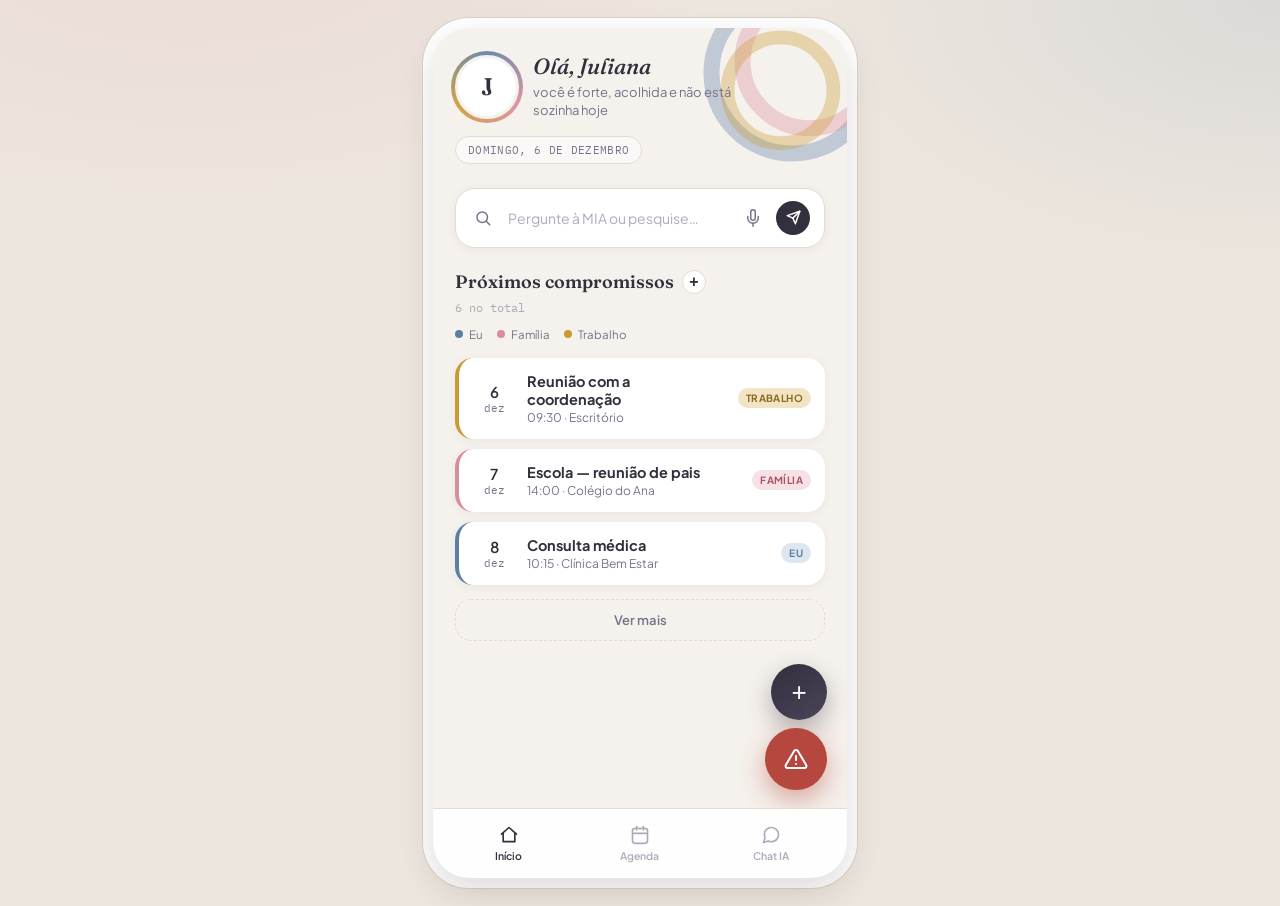
==== commit 44f04d49: "ajustes cosmeticos tela inicial" ====
--- a/index.html
+++ b/index.html
@@ -52,8 +52,13 @@
       </div>
 
       <div class="section-title">
-        <h2>Próximos compromissos</h2>
-        <span id="task-count">0 no total</span>
+        <div class="section-title-main">
+          <div class="section-title-row">
+            <h2>Próximos compromissos</h2>
+            <button class="mini-add-btn" id="btn-add-task-inline" aria-label="Adicionar tarefa">+</button>
+          </div>
+          <span id="task-count">0 no total</span>
+        </div>
       </div>
 
       <div class="legend">
--- a/css/style.css
+++ b/css/style.css
@@ -214,10 +214,18 @@
   .send-btn:active{transform:scale(0.9);}
 
   .section-title{
-    display:flex;
-    align-items:baseline;
-    justify-content:space-between;
+    display:block;
     margin-bottom:12px;
+  }
+  .section-title-main{
+    display:flex;
+    flex-direction:column;
+    gap:6px;
+  }
+  .section-title-row{
+    display:flex;
+    align-items:center;
+    gap:8px;
   }
   .section-title h2{
     font-family:'Fraunces', serif;
@@ -230,6 +238,26 @@
     color:var(--ink-faint);
     font-family:'IBM Plex Mono', monospace;
   }
+  .mini-add-btn{
+    width:24px;
+    height:24px;
+    border-radius:50%;
+    border:1px solid var(--hairline);
+    background:#fff;
+    color:var(--ink);
+    display:inline-flex;
+    align-items:center;
+    justify-content:center;
+    font-size:16px;
+    line-height:1;
+    font-weight:700;
+    padding:0;
+    cursor:pointer;
+    flex-shrink:0;
+    transition:transform .15s ease, border-color .15s ease, background .15s ease;
+  }
+  .mini-add-btn:hover{ border-color:var(--eu); background:var(--eu-tint2); }
+  .mini-add-btn:active{ transform:scale(0.94); }
 
   .legend{
     display:flex; gap:14px; margin-bottom:16px; flex-wrap:wrap;
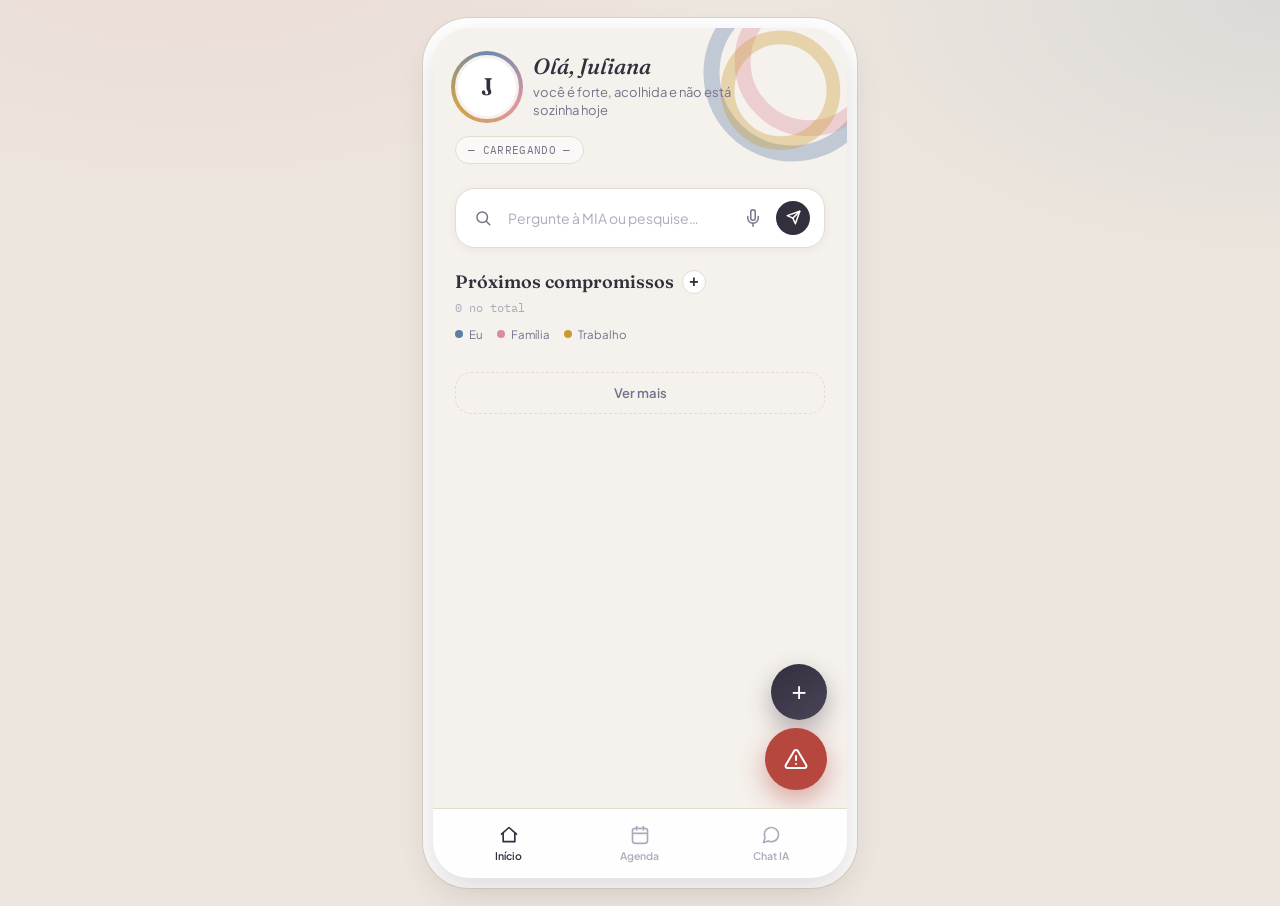
==== commit ad5b82db: "Merge remote-tracking branch 'origin/main' into ajustes-home" ====
--- a/index.html
+++ b/index.html
@@ -180,4 +180,5 @@
 </div>
 </body>
 <script src="js/main.js"></script>
-</html>+</html>
+
--- a/css/style.css
+++ b/css/style.css
@@ -1,744 +1,856 @@
 :root{
-    --bg-canvas:#F5F1EC;
-    --bg-ambient:#EDE6DE;
-    --bg-card:#FFFFFF;
-    --ink:#332F3D;
-    --ink-soft:#79728A;
-    --ink-faint:#B0A9BC;
-    --hairline:#E4DCD1;
-
-    --eu:#5C7FA6;
-    --eu-tint:#DEE7F0;
-    --eu-tint2:#EEF3F8;
-
-    --familia:#D98C9B;
-    --familia-tint:#F6E1E6;
-    --familia-tint2:#FBEFF2;
-
-    --trabalho:#C99A34;
-    --trabalho-tint:#F2E4C4;
-    --trabalho-tint2:#F8F0DC;
-
-    --alerta:#B6473F;
-    --alerta-tint:#F2DAD7;
-
-    --radius-lg:28px;
-    --radius-md:18px;
-    --radius-sm:12px;
-
-    --shadow-soft:0 8px 24px rgba(74,58,58,0.08);
-    --shadow-card:0 2px 10px rgba(74,58,58,0.06);
-    --shadow-pop:0 14px 34px rgba(74,58,58,0.18);
-  }
-
-  *{box-sizing:border-box;}
-  html,body{margin:0;padding:0;}
-
-  @media (prefers-reduced-motion: reduce){
-    *{animation-duration:0.001ms !important; animation-iteration-count:1 !important; transition-duration:0.001ms !important;}
-  }
-
-  body{
-    font-family:'Plus Jakarta Sans', sans-serif;
-    background:
-      radial-gradient(900px 500px at 15% -10%, rgba(217,140,155,0.14), transparent 60%),
-      radial-gradient(900px 500px at 100% 0%, rgba(92,127,166,0.12), transparent 55%),
-      var(--bg-ambient);
-    min-height:100vh;
-    display:flex;
-    align-items:flex-start;
-    justify-content:center;
-    padding:28px 16px;
-    color:var(--ink);
-  }
-
-  .device{
-    width:100%;
-    max-width:414px;
-    background:var(--bg-canvas);
-    border-radius:36px;
-    box-shadow:var(--shadow-pop), 0 0 0 10px #fff, 0 0 0 11px #ddd3c4;
-    overflow:hidden;
-    position:relative;
-    min-height:850px;
-    display:flex;
-    flex-direction:column;
-  }
-
-  /* ---------- HEADER ---------- */
-  header.top{
-    position:relative;
-    padding:26px 22px 20px;
-    overflow:hidden;
-    flex-shrink:0;
-  }
-
-  .hug-arcs{
-    position:absolute;
-    top:-70px; right:-60px;
-    width:230px; height:230px;
-    pointer-events:none;
-    z-index:0;
-  }
-  .hug-arcs svg{width:100%;height:100%; animation:breathe 7s ease-in-out infinite;}
-  @keyframes breathe{
-    0%,100%{ transform:scale(1) rotate(0deg); }
-    50%{ transform:scale(1.04) rotate(2deg); }
-  }
-
-  .header-row{
-    position:relative;
-    z-index:1;
-    display:flex;
-    align-items:center;
-    gap:14px;
-  }
-
-  .avatar-wrap{
-    position:relative;
-    width:64px; height:64px;
-    flex-shrink:0;
-  }
-  .avatar-ring{
-    position:absolute; inset:-4px;
-    border-radius:50%;
-    background:conic-gradient(var(--eu), var(--familia), var(--trabalho), var(--eu));
-    opacity:0.9;
-  }
-  .avatar{
-    position:absolute; inset:0;
-    border-radius:50%;
-    background:var(--bg-card);
-    display:flex; align-items:center; justify-content:center;
-    font-family:'Fraunces', serif;
-    font-size:24px;
-    font-weight:600;
-    color:var(--ink);
-    overflow:hidden;
-    border:3px solid var(--bg-canvas);
-  }
-
-  .greeting-block{ flex:1; min-width:0; }
-  .greeting{
-    font-family:'Fraunces', serif;
-    font-style:italic;
-    font-weight:500;
-    font-size:22px;
-    line-height:1.15;
-    margin:0 0 4px;
-    color:var(--ink);
-  }
-  .affirmation{
-    margin:0;
-    font-size:13px;
-    line-height:1.4;
-    color:var(--ink-soft);
-    max-width:230px;
-  }
-
-  .date-pill{
-    position:relative;
-    z-index:1;
-    margin-top:16px;
-    display:inline-flex;
-    align-items:center;
-    gap:6px;
-    font-family:'IBM Plex Mono', monospace;
-    font-size:11px;
-    letter-spacing:0.03em;
-    text-transform:uppercase;
-    color:var(--ink-soft);
-    background:rgba(255,255,255,0.6);
-    padding:6px 12px;
-    border-radius:20px;
-    border:1px solid var(--hairline);
-  }
-
-  /* ---------- MAIN ---------- */
-  main{
-    flex:1;
-    overflow-y:auto;
-    padding:4px 22px 130px;
-    position:relative;
-  }
-  main::-webkit-scrollbar{width:0;}
-
-  .search-bar{
-    display:flex;
-    align-items:center;
-    gap:10px;
-    background:var(--bg-card);
-    border:1px solid var(--hairline);
-    border-radius:20px;
-    padding:12px 14px;
-    box-shadow:var(--shadow-card);
-    margin-bottom:22px;
-  }
-  .search-bar input{
-    flex:1;
-    border:none;
-    outline:none;
-    background:transparent;
-    font-family:'Plus Jakarta Sans', sans-serif;
-    font-size:14px;
-    color:var(--ink);
-  }
-  .search-bar input::placeholder{color:var(--ink-faint);}
-  .icon-btn{
-    border:none;
-    background:transparent;
-    cursor:pointer;
-    display:flex;
-    align-items:center;
-    justify-content:center;
-    color:var(--ink-soft);
-    padding:4px;
-    border-radius:50%;
-    transition:background .15s ease, color .15s ease, transform .15s ease;
-  }
-  .icon-btn:hover{ background:var(--eu-tint2); color:var(--eu); }
-  .icon-btn:active{ transform:scale(0.92); }
-  .icon-btn.mic-active{ color:var(--familia); background:var(--familia-tint2); }
-  .send-btn{
-    width:34px;height:34px;
-    border-radius:50%;
-    background:var(--ink);
-    color:#fff;
-    border:none;
-    display:flex;align-items:center;justify-content:center;
-    cursor:pointer;
-    flex-shrink:0;
-    transition:transform .15s ease, background .15s ease;
-  }
-  .send-btn:hover{background:#4a4458;}
-  .send-btn:active{transform:scale(0.9);}
-
-  .section-title{
-    display:block;
-    margin-bottom:12px;
-  }
-  .section-title-main{
-    display:flex;
-    flex-direction:column;
-    gap:6px;
-  }
-  .section-title-row{
-    display:flex;
-    align-items:center;
-    gap:8px;
-  }
-  .section-title h2{
-    font-family:'Fraunces', serif;
-    font-weight:600;
-    font-size:18px;
-    margin:0;
-  }
-  .section-title span{
-    font-size:12px;
-    color:var(--ink-faint);
-    font-family:'IBM Plex Mono', monospace;
-  }
-  .mini-add-btn{
-    width:24px;
-    height:24px;
-    border-radius:50%;
-    border:1px solid var(--hairline);
-    background:#fff;
-    color:var(--ink);
-    display:inline-flex;
-    align-items:center;
-    justify-content:center;
-    font-size:16px;
-    line-height:1;
-    font-weight:700;
-    padding:0;
-    cursor:pointer;
-    flex-shrink:0;
-    transition:transform .15s ease, border-color .15s ease, background .15s ease;
-  }
-  .mini-add-btn:hover{ border-color:var(--eu); background:var(--eu-tint2); }
-  .mini-add-btn:active{ transform:scale(0.94); }
-
-  .legend{
-    display:flex; gap:14px; margin-bottom:16px; flex-wrap:wrap;
-  }
-  .legend-item{
-    display:flex; align-items:center; gap:6px;
-    font-size:11.5px; color:var(--ink-soft);
-  }
-  .dot{ width:8px; height:8px; border-radius:50%; flex-shrink:0; }
-  .dot.eu{background:var(--eu);}
-  .dot.familia{background:var(--familia);}
-  .dot.trabalho{background:var(--trabalho);}
-
-  .task-list{ display:flex; flex-direction:column; gap:10px; }
-  .task-card{
-    background:var(--bg-card);
-    border-radius:var(--radius-md);
-    padding:14px 14px;
-    display:flex;
-    align-items:center;
-    gap:12px;
-    box-shadow:var(--shadow-card);
-    border-left:4px solid transparent;
-    animation:riseIn .4s ease both;
-  }
-  @keyframes riseIn{ from{opacity:0; transform:translateY(6px);} to{opacity:1; transform:translateY(0);} }
-  .task-card.eu{ border-left-color:var(--eu); }
-  .task-card.familia{ border-left-color:var(--familia); }
-  .task-card.trabalho{ border-left-color:var(--trabalho); }
-
-  .task-time{
-    font-family:'IBM Plex Mono', monospace;
-    font-size:11px;
-    color:var(--ink-soft);
-    display:flex;
-    flex-direction:column;
-    align-items:center;
-    min-width:42px;
-  }
-  .task-time .day{ font-size:15px; font-weight:600; color:var(--ink); font-family:'Plus Jakarta Sans'; }
-
-  .task-info{ flex:1; min-width:0; }
-  .task-info h3{ margin:0 0 2px; font-size:14.5px; font-weight:700; }
-  .task-info p{ margin:0; font-size:12px; color:var(--ink-soft); }
-
-  .badge{
-    font-size:10px;
-    font-weight:700;
-    text-transform:uppercase;
-    letter-spacing:0.04em;
-    padding:4px 8px;
-    border-radius:20px;
-    flex-shrink:0;
-  }
-  .badge.eu{ background:var(--eu-tint); color:var(--eu); }
-  .badge.familia{ background:var(--familia-tint); color:#a85465; }
-  .badge.trabalho{ background:var(--trabalho-tint); color:#8a6a1f; }
-
-  .ver-mais{
-    width:100%;
-    margin-top:14px;
-    padding:12px;
-    border-radius:16px;
-    border:1.5px dashed var(--hairline);
-    background:transparent;
-    color:var(--ink-soft);
-    font-family:'Plus Jakarta Sans';
-    font-weight:600;
-    font-size:13px;
-    cursor:pointer;
-    transition:all .15s ease;
-  }
-  .ver-mais:hover{ border-color:var(--eu); color:var(--eu); background:var(--eu-tint2); }
-
-  .hidden-task{ display:none; }
-  .hidden-task.show{ display:flex; }
-
-  /* ---------- FAB + EMERGENCY ---------- */
-  .fab-add{
-    position:absolute;
-    right:20px;
-    bottom:158px;
-    width:56px; height:56px;
-    border-radius:50%;
-    border:none;
-    background:linear-gradient(145deg, var(--ink), #4a4458);
-    color:#fff;
-    font-size:26px;
-    display:flex; align-items:center; justify-content:center;
-    box-shadow:0 10px 24px rgba(51,47,61,0.35);
-    cursor:pointer;
-    z-index:20;
-    transition:transform .18s ease, box-shadow .18s ease;
-  }
-  .fab-add:hover{ transform:translateY(-2px) scale(1.04); }
-  .fab-add:active{ transform:scale(0.94); }
-
-  .fab-emergency{
-    position:absolute;
-    right:20px;
-    bottom:88px;
-    width:62px; height:62px;
-    border-radius:50%;
-    border:none;
-    background:var(--alerta);
-    color:#fff;
-    display:flex; align-items:center; justify-content:center;
-    box-shadow:0 10px 26px rgba(182,71,63,0.45);
-    cursor:pointer;
-    z-index:20;
-  }
-
-  /* ---------- MODALS ---------- */
-  .overlay{
-    position:absolute; inset:0;
-    background:rgba(51,47,61,0.45);
-    backdrop-filter:blur(2px);
-    display:none;
-    align-items:flex-end;
-    justify-content:center;
-    z-index:60;
-  }
-  .overlay.open{ display:flex; }
-  .sheet{
-    width:100%;
-    background:var(--bg-canvas);
-    border-radius:26px 26px 0 0;
-    padding:22px 22px 26px;
-    animation:slideUp .28s ease both;
-  }
-  @keyframes slideUp{ from{ transform:translateY(30px); opacity:0;} to{ transform:translateY(0); opacity:1;} }
-  .sheet h3{ font-family:'Fraunces', serif; font-size:20px; margin:0 0 16px; }
-  .sheet-kicker{
-    margin:0 0 6px;
-    font-size:11px;
-    font-weight:800;
-    letter-spacing:0.08em;
-    text-transform:uppercase;
-    color:var(--alerta);
-  }
-  .sheet-copy{
-    margin:-6px 0 16px;
-    color:var(--ink-soft);
-    font-size:13px;
-    line-height:1.45;
-  }
-  .field{ margin-bottom:14px; }
-  .field label{ display:block; font-size:12px; color:var(--ink-soft); margin-bottom:6px; font-weight:600; }
-  .field input, .field select{
-    width:100%;
-    padding:11px 12px;
-    border-radius:12px;
-    border:1px solid var(--hairline);
-    background:#fff;
-    font-family:'Plus Jakarta Sans';
-    font-size:14px;
-    color:var(--ink);
-    outline:none;
-  }
-  .field input:focus, .field select:focus{ border-color:var(--eu); }
-  .cat-choice{ display:flex; gap:8px; }
-  .cat-opt{
-    flex:1;
-    text-align:center;
-    padding:10px 6px;
-    border-radius:12px;
-    border:1.5px solid var(--hairline);
-    font-size:12px;
-    font-weight:700;
-    cursor:pointer;
-    color:var(--ink-soft);
-  }
-  .cat-opt[data-cat="eu"].active{ background:var(--eu-tint); border-color:var(--eu); color:var(--eu); }
-  .cat-opt[data-cat="familia"].active{ background:var(--familia-tint); border-color:var(--familia); color:#a85465; }
-  .cat-opt[data-cat="trabalho"].active{ background:var(--trabalho-tint); border-color:var(--trabalho); color:#8a6a1f; }
-  .sheet-actions{ display:flex; gap:10px; margin-top:6px; }
-  .btn-primary, .btn-ghost{
-    flex:1; padding:13px; border-radius:14px; border:none; font-weight:700; font-size:14px; cursor:pointer;
-  }
-  .btn-primary{ background:var(--ink); color:#fff; }
-  .btn-ghost{ background:transparent; color:var(--ink-soft); border:1.5px solid var(--hairline); }
-
-  .sheet-emergency .emg-context-card,
-  .sheet-emergency .emg-preview-box{
-    background:#fff;
-    border:1px solid var(--hairline);
-    border-radius:18px;
-    padding:14px 14px 12px;
-  }
-  .sheet-confirm{ max-width:100%; }
-  .emg-inline-selects{
-    display:grid;
-    grid-template-columns:1fr 1fr;
-    gap:10px;
-    margin-bottom:14px;
-  }
-  .field-compact{ margin-bottom:0; }
-  .field-compact label{ font-size:11px; }
-  .field-compact select{
-    width:100%;
-    padding:10px 11px;
-    border-radius:12px;
-    border:1px solid var(--hairline);
-    background:#fff;
-    font-family:'Plus Jakarta Sans';
-    font-size:13px;
-    color:var(--ink);
-    outline:none;
-  }
-  .field-compact select:focus{ border-color:var(--alerta); }
-  .emg-context-card{ margin-bottom:14px; }
-  .emg-context-label{
-    display:inline-flex;
-    margin-bottom:8px;
-    font-size:11px;
-    font-weight:700;
-    letter-spacing:0.04em;
-    text-transform:uppercase;
-    color:var(--alerta);
-  }
-  .emg-context-card strong,
-  .emg-preview-box label{
-    display:block;
-    font-size:14px;
-    font-weight:800;
-    color:var(--ink);
-  }
-  .emg-context-card p{
-    margin:6px 0 10px;
-    font-size:13px;
-    color:var(--ink-soft);
-    line-height:1.45;
-  }
-  .emg-contact-pill{
-    display:inline-flex;
-    align-items:center;
-    padding:6px 10px;
-    border-radius:999px;
-    background:var(--alerta-tint);
-    color:var(--alerta);
-    font-size:11px;
-    font-weight:800;
-  }
-  .emg-step[hidden]{ display:none; }
-  .emg-preview-box label{ margin-bottom:10px; }
-  .emg-message-preview{
-    white-space:pre-wrap;
-    font-size:13px;
-    line-height:1.55;
-    color:var(--ink);
-    background:var(--bg-canvas);
-    border-radius:14px;
-    padding:12px;
-    min-height:132px;
-    border:1px dashed var(--hairline);
-  }
-  .emg-double-check{
-    display:flex;
-    gap:10px;
-    align-items:flex-start;
-    padding:12px 2px 4px;
-    color:var(--ink-soft);
-    font-size:12px;
-    line-height:1.45;
-  }
-  .emg-double-check input{
-    margin-top:2px;
-    width:16px;
-    height:16px;
-    accent-color:var(--alerta);
-    flex-shrink:0;
-  }
-  .emg-footnote{
-    margin:14px 0 0;
-    font-size:11.5px;
-    line-height:1.45;
-    color:var(--ink-soft);
-  }
-
-  .emg-list{ display:flex; flex-direction:column; gap:10px; margin-bottom:6px; }
-  .emg-item{
-    display:flex; align-items:center; gap:12px;
-    background:#fff; border-radius:14px; padding:12px 14px;
-    border:1px solid var(--hairline);
-    text-decoration:none; color:var(--ink);
-  }
-  .emg-item .emg-ico{
-    width:38px; height:38px; border-radius:50%;
-    display:flex; align-items:center; justify-content:center;
-    background:var(--alerta-tint); color:var(--alerta); flex-shrink:0;
-  }
-  .emg-item h4{ margin:0; font-size:14px; }
-  .emg-item p{ margin:0; font-size:11.5px; color:var(--ink-soft); }
-
-  /* ---------- AGENDA (calendar) ---------- */
-  .screen{ display:none; }
-  .screen.active{ display:block; }
-
-  .cal-head{ display:flex; align-items:center; justify-content:space-between; margin-bottom:14px; }
-  .cal-head h2{ font-family:'Fraunces', serif; font-size:19px; margin:0; text-transform:capitalize; }
-  .cal-nav{ display:flex; gap:4px; }
-  .cal-nav button{
-    width:30px;height:30px; border-radius:50%; border:1px solid var(--hairline);
-    background:#fff; cursor:pointer; display:flex; align-items:center; justify-content:center; color:var(--ink-soft);
-  }
-  .cal-grid{
-    background:var(--bg-card);
-    border-radius:var(--radius-md);
-    padding:14px 10px 16px;
-    box-shadow:var(--shadow-card);
-    margin-bottom:20px;
-  }
-  .cal-weekdays{ display:grid; grid-template-columns:repeat(7,1fr); margin-bottom:6px; }
-  .cal-weekdays span{ text-align:center; font-size:10px; color:var(--ink-faint); font-weight:700; }
-  .cal-days{ display:grid; grid-template-columns:repeat(7,1fr); row-gap:4px; }
-  .cal-day{
-    aspect-ratio:1;
-    display:flex; flex-direction:column; align-items:center; justify-content:center;
-    border-radius:12px; cursor:pointer; position:relative; gap:3px;
-    font-size:12.5px; color:var(--ink);
-  }
-  .cal-day.empty{ visibility:hidden; }
-  .cal-day:hover{ background:var(--bg-ambient); }
-  .cal-day.today{ background:var(--ink); color:#fff; font-weight:700; }
-  .cal-day.selected:not(.today){ background:var(--eu-tint2); border:1.5px solid var(--eu); }
-  .cal-dots{ display:flex; gap:2px; height:5px; }
-  .cal-dots span{ width:4px; height:4px; border-radius:50%; }
-
-  .day-detail h3{ font-family:'Fraunces', serif; font-size:16px; margin:0 0 10px; text-transform:capitalize; }
-
-  /* ---------- CHAT ---------- */
-  .chat-screen{ display:flex; flex-direction:column; height:100%; }
-  .chat-header{
-    padding:18px 22px 12px; flex-shrink:0;
-    display:flex; align-items:center; gap:10px;
-  }
-  .mia-avatar{
-    width:38px;height:38px;border-radius:50%;
-    background:linear-gradient(135deg, var(--eu), var(--familia));
-    display:flex; align-items:center; justify-content:center; color:#fff; font-family:'Fraunces'; font-weight:600;
-  }
-  .chat-header h2{ font-size:15px; margin:0; }
-  .chat-header p{ font-size:11px; margin:0; color:var(--ink-soft); }
-  .status-dot{ width:7px;height:7px;border-radius:50%; background:#5FAE7A; display:inline-block; margin-right:4px; }
-
-  .chat-body{
-    flex:1; overflow-y:auto; padding:6px 22px; display:flex; flex-direction:column; gap:10px;
-  }
-  .msg{
-    max-width:78%;
-    padding:11px 14px;
-    border-radius:16px;
-    font-size:13.5px;
-    line-height:1.45;
-    animation:riseIn .3s ease both;
-  }
-  .msg.mia{
-    background:#fff; color:var(--ink);
-    border-bottom-left-radius:4px;
-    align-self:flex-start;
-    box-shadow:var(--shadow-card);
-  }
-  .msg.user{
-    background:var(--ink); color:#fff;
-    border-bottom-right-radius:4px;
-    align-self:flex-end;
-  }
-  .typing{
-    align-self:flex-start;
-    background:#fff; padding:12px 16px; border-radius:16px; border-bottom-left-radius:4px;
-    display:flex; gap:4px; box-shadow:var(--shadow-card);
-  }
-  .typing span{ width:6px;height:6px;border-radius:50%; background:var(--ink-faint); animation:blink 1.2s infinite; }
-  .typing span:nth-child(2){ animation-delay:0.2s; }
-  .typing span:nth-child(3){ animation-delay:0.4s; }
-  @keyframes blink{ 0%,80%,100%{opacity:0.3;} 40%{opacity:1;} }
-
-  .chat-input-bar{
-    flex-shrink:0;
-    padding:12px 22px 14px;
-    display:flex; align-items:center; gap:8px;
-    background:var(--bg-canvas);
-  }
-  .chat-input-bar .search-bar{ margin-bottom:0; flex:1; }
-
-  /* ---------- TAB BAR ---------- */
-  .tabbar{
-    position:absolute; left:0; right:0; bottom:0;
-    background:rgba(255,255,255,0.92);
-    backdrop-filter:blur(10px);
-    border-top:1px solid var(--hairline);
-    display:flex;
-    padding:10px 10px calc(10px + env(safe-area-inset-bottom));
-    z-index:30;
-  }
-  .tab-btn{
-    flex:1;
-    background:none; border:none; cursor:pointer;
-    text-decoration:none;
-    display:flex; flex-direction:column; align-items:center; gap:4px;
-    color:var(--ink-faint);
-    font-size:10.5px;
-    font-weight:600;
-    padding:6px 0;
-    transition:color .15s ease;
-  }
-  .tab-btn.active{ color:var(--ink); }
-  .tab-btn.active svg{ stroke:var(--ink); }
-  .tab-btn svg{ stroke:var(--ink-faint); transition:stroke .15s ease; }
-
-  ::-webkit-scrollbar{ width:5px; }
-  ::-webkit-scrollbar-thumb{ background:var(--hairline); border-radius:10px; }
-
-/* Fundo escuro do modal */
-.modal-overlay {
-    position: fixed;
-    top: 0;
-    left: 0;
-    width: 100%;
-    height: 100%;
-    background: rgba(0, 0, 0, 0.6);
-    display: flex;
-    justify-content: center;
-    align-items: center;
-    z-index: 1000;
-}
-
-/* Caixa de conteúdo */
-.modal-content {
-    background: #fff;
-    padding: 24px;
-    border-radius: 12px;
-    width: 90%;
-    max-width: 400px;
-    font-family: sans-serif;
-    text-align: center;
-    box-shadow: 0 4px 15px rgba(0,0,0,0.2);
-}
-
-.warning-text {
-    color: #d9534f;
-    background-color: #f9ecec;
-    padding: 10px;
-    border-radius: 8px;
-    border: 1px solid #d9534f;
-}
-
-.contact-dropdown {
-    width: 100%;
-    padding: 10px;
-    margin: 15px 0;
-    border-radius: 6px;
-    border: 1px solid #ccc;
-}
-
-/* Layout dos botões */
-.action-buttons {
-    display: flex;
-    flex-direction: column;
-    gap: 10px;
-    margin-top: 20px;
-}
-
-.btn {
-    padding: 12px;
-    border: none;
-    border-radius: 6px;
-    cursor: pointer;
-    font-weight: bold;
-    font-size: 14px;
-    transition: background 0.2s;
-}
-
-.btn-primary { background: #007bff; color: white; }
-.btn-primary:hover { background: #0056b3; }
-
-.btn-secondary { background: #6c757d; color: white; }
-.btn-secondary:hover { background: #5a6268; }
-
-.btn-danger { background: #dc3545; color: white; }
-.btn-danger:hover { background: #c82333; }
-
-.btn-cancel { background: transparent; color: #6c757d; border: 1px solid #6c757d; }
-.btn-cancel:hover { background: #e2e6ea; }+  --bg-canvas:#F5F1EC;
+  --bg-ambient:#EDE6DE;
+  --bg-card:#FFFFFF;
+  --ink:#332F3D;
+  --ink-soft:#79728A;
+  --ink-faint:#B0A9BC;
+  --hairline:#E4DCD1;
+
+  --eu:#5C7FA6;
+  --eu-tint:#DEE7F0;
+  --eu-tint2:#EEF3F8;
+
+  --familia:#D98C9B;
+  --familia-tint:#F6E1E6;
+  --familia-tint2:#FBEFF2;
+
+  --trabalho:#C99A34;
+  --trabalho-tint:#F2E4C4;
+  --trabalho-tint2:#F8F0DC;
+
+  --alerta:#B6473F;
+  --alerta-tint:#F2DAD7;
+
+  --radius-lg:28px;
+  --radius-md:18px;
+  --radius-sm:12px;
+
+  --shadow-soft:0 8px 24px rgba(74,58,58,0.08);
+  --shadow-card:0 2px 10px rgba(74,58,58,0.06);
+  --shadow-pop:0 14px 34px rgba(74,58,58,0.18);
+}
+
+*{box-sizing:border-box;}
+html,body{margin:0;padding:0;}
+
+@media (prefers-reduced-motion: reduce){
+  *{animation-duration:0.001ms !important; animation-iteration-count:1 !important; transition-duration:0.001ms !important;}
+}
+
+body{
+  font-family:'Plus Jakarta Sans', sans-serif;
+  background:
+    radial-gradient(900px 500px at 15% -10%, rgba(217,140,155,0.14), transparent 60%),
+    radial-gradient(900px 500px at 100% 0%, rgba(92,127,166,0.12), transparent 55%),
+    var(--bg-ambient);
+  min-height:100vh;
+  display:flex;
+  align-items:flex-start;
+  justify-content:center;
+  padding:28px 16px;
+  color:var(--ink);
+}
+
+.device{
+  width:100%;
+  max-width:414px;
+  background:var(--bg-canvas);
+  border-radius:36px;
+  box-shadow:var(--shadow-pop), 0 0 0 10px #fff, 0 0 0 11px #ddd3c4;
+  overflow:hidden;
+  position:relative;
+  height:850px;
+  display:flex;
+  flex-direction:column;
+}
+
+/* ---------- HEADER ---------- */
+header.top{
+  position:relative;
+  padding:26px 22px 20px;
+  overflow:hidden;
+  flex-shrink:0;
+}
+
+.hug-arcs{
+  position:absolute;
+  top:-70px; right:-60px;
+  width:230px; height:230px;
+  pointer-events:none;
+  z-index:0;
+}
+.hug-arcs svg{width:100%;height:100%; animation:breathe 7s ease-in-out infinite;}
+@keyframes breathe{
+  0%,100%{ transform:scale(1) rotate(0deg); }
+  50%{ transform:scale(1.04) rotate(2deg); }
+}
+
+.header-row{
+  position:relative;
+  z-index:1;
+  display:flex;
+  align-items:center;
+  gap:14px;
+}
+
+.avatar-wrap{
+  position:relative;
+  width:64px; height:64px;
+  flex-shrink:0;
+}
+.avatar-ring{
+  position:absolute; inset:-4px;
+  border-radius:50%;
+  background:conic-gradient(var(--eu), var(--familia), var(--trabalho), var(--eu));
+  opacity:0.9;
+}
+.avatar{
+  position:absolute; inset:0;
+  border-radius:50%;
+  background:var(--bg-card);
+  display:flex; align-items:center; justify-content:center;
+  font-family:'Fraunces', serif;
+  font-size:24px;
+  font-weight:600;
+  color:var(--ink);
+  overflow:hidden;
+  border:3px solid var(--bg-canvas);
+}
+
+.greeting-block{ flex:1; min-width:0; }
+.greeting{
+  font-family:'Fraunces', serif;
+  font-style:italic;
+  font-weight:500;
+  font-size:22px;
+  line-height:1.15;
+  margin:0 0 4px;
+  color:var(--ink);
+}
+.affirmation{
+  margin:0;
+  font-size:13px;
+  line-height:1.4;
+  color:var(--ink-soft);
+  max-width:230px;
+}
+
+.date-pill{
+  position:relative;
+  z-index:1;
+  margin-top:16px;
+  display:inline-flex;
+  align-items:center;
+  gap:6px;
+  font-family:'IBM Plex Mono', monospace;
+  font-size:11px;
+  letter-spacing:0.03em;
+  text-transform:uppercase;
+  color:var(--ink-soft);
+  background:rgba(255,255,255,0.6);
+  padding:6px 12px;
+  border-radius:20px;
+  border:1px solid var(--hairline);
+}
+
+/* ---------- MAIN ---------- */
+main{
+  flex:1;
+  overflow-y:auto;
+  padding:4px 22px 130px;
+  position:relative;
+}
+main::-webkit-scrollbar{width:0;}
+
+.search-bar{
+  display:flex;
+  align-items:center;
+  gap:10px;
+  background:var(--bg-card);
+  border:1px solid var(--hairline);
+  border-radius:20px;
+  padding:12px 14px;
+  box-shadow:var(--shadow-card);
+  margin-bottom:22px;
+}
+.search-bar input{
+  flex:1;
+  border:none;
+  outline:none;
+  background:transparent;
+  font-family:'Plus Jakarta Sans', sans-serif;
+  font-size:14px;
+  color:var(--ink);
+}
+.search-bar input::placeholder{color:var(--ink-faint);}
+.icon-btn{
+  border:none;
+  background:transparent;
+  cursor:pointer;
+  display:flex;
+  align-items:center;
+  justify-content:center;
+  color:var(--ink-soft);
+  padding:4px;
+  border-radius:50%;
+  transition:background .15s ease, color .15s ease, transform .15s ease;
+}
+.icon-btn:hover{ background:var(--eu-tint2); color:var(--eu); }
+.icon-btn:active{ transform:scale(0.92); }
+.icon-btn.mic-active{ color:var(--familia); background:var(--familia-tint2); }
+.send-btn{
+  width:34px;height:34px;
+  border-radius:50%;
+  background:var(--ink);
+  color:#fff;
+  border:none;
+  display:flex;align-items:center;justify-content:center;
+  cursor:pointer;
+  flex-shrink:0;
+  transition:transform .15s ease, background .15s ease;
+}
+.send-btn:hover{background:#4a4458;}
+.send-btn:active{transform:scale(0.9);}
+
+.section-title{
+  display:block;
+  margin-bottom:12px;
+}
+.section-title-main{
+  display:flex;
+  flex-direction:column;
+  gap:6px;
+}
+.section-title-row{
+  display:flex;
+  align-items:center;
+  gap:8px;
+}
+.section-title h2{
+  font-family:'Fraunces', serif;
+  font-weight:600;
+  font-size:18px;
+  margin:0;
+}
+.section-title span{
+  font-size:12px;
+  color:var(--ink-faint);
+  font-family:'IBM Plex Mono', monospace;
+}
+.mini-add-btn{
+  width:24px;
+  height:24px;
+  border-radius:50%;
+  border:1px solid var(--hairline);
+  background:#fff;
+  color:var(--ink);
+  display:inline-flex;
+  align-items:center;
+  justify-content:center;
+  font-size:16px;
+  line-height:1;
+  font-weight:700;
+  padding:0;
+  cursor:pointer;
+  flex-shrink:0;
+  transition:transform .15s ease, border-color .15s ease, background .15s ease;
+}
+.mini-add-btn:hover{ border-color:var(--eu); background:var(--eu-tint2); }
+.mini-add-btn:active{ transform:scale(0.94); }
+
+.legend{
+  display:flex; gap:14px; margin-bottom:16px; flex-wrap:wrap;
+}
+.legend-item{
+  display:flex; align-items:center; gap:6px;
+  font-size:11.5px; color:var(--ink-soft);
+}
+.dot{ width:8px; height:8px; border-radius:50%; flex-shrink:0; }
+.dot.eu{background:var(--eu);}
+.dot.familia{background:var(--familia);}
+.dot.trabalho{background:var(--trabalho);}
+
+.task-list{ display:flex; flex-direction:column; gap:10px; }
+.task-card{
+  background:var(--bg-card);
+  border-radius:var(--radius-md);
+  padding:14px 14px;
+  display:flex;
+  align-items:center;
+  gap:12px;
+  box-shadow:var(--shadow-card);
+  border-left:4px solid transparent;
+  animation:riseIn .4s ease both;
+}
+@keyframes riseIn{ from{opacity:0; transform:translateY(6px);} to{opacity:1; transform:translateY(0);} }
+.task-card.eu{ border-left-color:var(--eu); }
+.task-card.familia{ border-left-color:var(--familia); }
+.task-card.trabalho{ border-left-color:var(--trabalho); }
+
+.task-time{
+  font-family:'IBM Plex Mono', monospace;
+  font-size:11px;
+  color:var(--ink-soft);
+  display:flex;
+  flex-direction:column;
+  align-items:center;
+  min-width:42px;
+}
+.task-time .day{ font-size:15px; font-weight:600; color:var(--ink); font-family:'Plus Jakarta Sans'; }
+
+.task-info{ flex:1; min-width:0; }
+.task-info h3{ margin:0 0 2px; font-size:14.5px; font-weight:700; }
+.task-info p{ margin:0; font-size:12px; color:var(--ink-soft); }
+
+.badge{
+  font-size:10px;
+  font-weight:700;
+  text-transform:uppercase;
+  letter-spacing:0.04em;
+  padding:4px 8px;
+  border-radius:20px;
+  flex-shrink:0;
+}
+.badge.eu{ background:var(--eu-tint); color:var(--eu); }
+.badge.familia{ background:var(--familia-tint); color:#a85465; }
+.badge.trabalho{ background:var(--trabalho-tint); color:#8a6a1f; }
+
+.ver-mais{
+  width:100%;
+  margin-top:14px;
+  padding:12px;
+  border-radius:16px;
+  border:1.5px dashed var(--hairline);
+  background:transparent;
+  color:var(--ink-soft);
+  font-family:'Plus Jakarta Sans';
+  font-weight:600;
+  font-size:13px;
+  cursor:pointer;
+  transition:all .15s ease;
+}
+.ver-mais:hover{ border-color:var(--eu); color:var(--eu); background:var(--eu-tint2); }
+
+.hidden-task{ display:none; }
+.hidden-task.show{ display:flex; }
+
+/* ---------- FAB + EMERGENCY ---------- */
+.fab-add{
+  position:absolute;
+  right:20px;
+  bottom:158px;
+  width:56px; height:56px;
+  border-radius:50%;
+  border:none;
+  background:linear-gradient(145deg, var(--ink), #4a4458);
+  color:#fff;
+  font-size:26px;
+  display:flex; align-items:center; justify-content:center;
+  box-shadow:0 10px 24px rgba(51,47,61,0.35);
+  cursor:pointer;
+  z-index:20;
+  transition:transform .18s ease, box-shadow .18s ease;
+}
+.fab-add:hover{ transform:translateY(-2px) scale(1.04); }
+.fab-add:active{ transform:scale(0.94); }
+
+.fab-emergency{
+  position:absolute;
+  right:20px;
+  bottom:88px;
+  width:62px; height:62px;
+  border-radius:50%;
+  border:none;
+  background:var(--alerta);
+  color:#fff;
+  display:flex; align-items:center; justify-content:center;
+  box-shadow:0 10px 26px rgba(182,71,63,0.45);
+  cursor:pointer;
+  z-index:20;
+}
+
+/* ---------- MODALS ---------- */
+.overlay{
+  position:absolute; inset:0;
+  background:rgba(51,47,61,0.45);
+  backdrop-filter:blur(2px);
+  display:none;
+  align-items:flex-end;
+  justify-content:center;
+  z-index:60;
+}
+.overlay.open{ display:flex; }
+.sheet{
+  width:100%;
+  background:var(--bg-canvas);
+  border-radius:26px 26px 0 0;
+  padding:22px 22px 26px;
+  animation:slideUp .28s ease both;
+}
+@keyframes slideUp{ from{ transform:translateY(30px); opacity:0;} to{ transform:translateY(0); opacity:1;} }
+.sheet h3{ font-family:'Fraunces', serif; font-size:20px; margin:0 0 16px; }
+.sheet-kicker{
+  margin:0 0 6px;
+  font-size:11px;
+  font-weight:800;
+  letter-spacing:0.08em;
+  text-transform:uppercase;
+  color:var(--alerta);
+}
+.sheet-copy{
+  margin:-6px 0 16px;
+  color:var(--ink-soft);
+  font-size:13px;
+  line-height:1.45;
+}
+.field{ margin-bottom:14px; }
+.field label{ display:block; font-size:12px; color:var(--ink-soft); margin-bottom:6px; font-weight:600; }
+.field input, .field select{
+  width:100%;
+  padding:11px 12px;
+  border-radius:12px;
+  border:1px solid var(--hairline);
+  background:#fff;
+  font-family:'Plus Jakarta Sans';
+  font-size:14px;
+  color:var(--ink);
+  outline:none;
+}
+.field input:focus, .field select:focus{ border-color:var(--eu); }
+.cat-choice{ display:flex; gap:8px; }
+.cat-opt{
+  flex:1;
+  text-align:center;
+  padding:10px 6px;
+  border-radius:12px;
+  border:1.5px solid var(--hairline);
+  font-size:12px;
+  font-weight:700;
+  cursor:pointer;
+  color:var(--ink-soft);
+}
+.cat-opt[data-cat="eu"].active{ background:var(--eu-tint); border-color:var(--eu); color:var(--eu); }
+.cat-opt[data-cat="familia"].active{ background:var(--familia-tint); border-color:var(--familia); color:#a85465; }
+.cat-opt[data-cat="trabalho"].active{ background:var(--trabalho-tint); border-color:var(--trabalho); color:#8a6a1f; }
+.sheet-actions{ display:flex; gap:10px; margin-top:6px; }
+.btn-primary, .btn-ghost{
+  flex:1; padding:13px; border-radius:14px; border:none; font-weight:700; font-size:14px; cursor:pointer;
+}
+.btn-primary{ background:var(--ink); color:#fff; }
+.btn-ghost{ background:transparent; color:var(--ink-soft); border:1.5px solid var(--hairline); }
+
+.sheet-emergency .emg-context-card,
+.sheet-emergency .emg-preview-box{
+  background:#fff;
+  border:1px solid var(--hairline);
+  border-radius:18px;
+  padding:14px 14px 12px;
+}
+.sheet-confirm{ max-width:100%; }
+.emg-inline-selects{
+  display:grid;
+  grid-template-columns:1fr 1fr;
+  gap:10px;
+  margin-bottom:14px;
+}
+.field-compact{ margin-bottom:0; }
+.field-compact label{ font-size:11px; }
+.field-compact select{
+  width:100%;
+  padding:10px 11px;
+  border-radius:12px;
+  border:1px solid var(--hairline);
+  background:#fff;
+  font-family:'Plus Jakarta Sans';
+  font-size:13px;
+  color:var(--ink);
+  outline:none;
+}
+.field-compact select:focus{ border-color:var(--alerta); }
+.emg-context-card{ margin-bottom:14px; }
+.emg-context-label{
+  display:inline-flex;
+  margin-bottom:8px;
+  font-size:11px;
+  font-weight:700;
+  letter-spacing:0.04em;
+  text-transform:uppercase;
+  color:var(--alerta);
+}
+.emg-context-card strong,
+.emg-preview-box label{
+  display:block;
+  font-size:14px;
+  font-weight:800;
+  color:var(--ink);
+}
+.emg-context-card p{
+  margin:6px 0 10px;
+  font-size:13px;
+  color:var(--ink-soft);
+  line-height:1.45;
+}
+.emg-contact-pill{
+  display:inline-flex;
+  align-items:center;
+  padding:6px 10px;
+  border-radius:999px;
+  background:var(--alerta-tint);
+  color:var(--alerta);
+  font-size:11px;
+  font-weight:800;
+}
+.emg-step[hidden]{ display:none; }
+.emg-preview-box label{ margin-bottom:10px; }
+.emg-message-preview{
+  white-space:pre-wrap;
+  font-size:13px;
+  line-height:1.55;
+  color:var(--ink);
+  background:var(--bg-canvas);
+  border-radius:14px;
+  padding:12px;
+  min-height:132px;
+  border:1px dashed var(--hairline);
+}
+.emg-double-check{
+  display:flex;
+  gap:10px;
+  align-items:flex-start;
+  padding:12px 2px 4px;
+  color:var(--ink-soft);
+  font-size:12px;
+  line-height:1.45;
+}
+.emg-double-check input{
+  margin-top:2px;
+  width:16px;
+  height:16px;
+  accent-color:var(--alerta);
+  flex-shrink:0;
+}
+.emg-footnote{
+  margin:14px 0 0;
+  font-size:11.5px;
+  line-height:1.45;
+  color:var(--ink-soft);
+}
+
+.emg-list{ display:flex; flex-direction:column; gap:10px; margin-bottom:6px; }
+.emg-item{
+  display:flex; align-items:center; gap:12px;
+  background:#fff; border-radius:14px; padding:12px 14px;
+  border:1px solid var(--hairline);
+  text-decoration:none; color:var(--ink);
+}
+.emg-item .emg-ico{
+  width:38px; height:38px; border-radius:50%;
+  display:flex; align-items:center; justify-content:center;
+  background:var(--alerta-tint); color:var(--alerta); flex-shrink:0;
+}
+.emg-item h4{ margin:0; font-size:14px; }
+.emg-item p{ margin:0; font-size:11.5px; color:var(--ink-soft); }
+
+/* ---------- AGENDA (calendar) ---------- */
+.cal-head{ display:flex; align-items:center; justify-content:space-between; margin-bottom:14px; }
+.cal-head h2{ font-family:'Fraunces', serif; font-size:19px; margin:0; text-transform:capitalize; }
+.cal-nav{ display:flex; gap:4px; }
+.cal-nav button{
+  width:30px;height:30px; border-radius:50%; border:1px solid var(--hairline);
+  background:#fff; cursor:pointer; display:flex; align-items:center; justify-content:center; color:var(--ink-soft);
+}
+.cal-grid{
+  background:var(--bg-card);
+  border-radius:var(--radius-md);
+  padding:14px 10px 16px;
+  box-shadow:var(--shadow-card);
+  margin-bottom:20px;
+}
+.cal-weekdays{ display:grid; grid-template-columns:repeat(7,1fr); margin-bottom:6px; }
+.cal-weekdays span{ text-align:center; font-size:10px; color:var(--ink-faint); font-weight:700; }
+.cal-days{ display:grid; grid-template-columns:repeat(7,1fr); row-gap:4px; }
+.cal-day{
+  aspect-ratio:1;
+  display:flex; flex-direction:column; align-items:center; justify-content:center;
+  border-radius:12px; cursor:pointer; position:relative; gap:3px;
+  font-size:12.5px; color:var(--ink);
+}
+.cal-day.empty{ visibility:hidden; }
+.cal-day:hover{ background:var(--bg-ambient); }
+.cal-day.today{ background:var(--ink); color:#fff; font-weight:700; }
+.cal-day.has-tasks{ font-weight:700; }
+.cal-day.selected:not(.today){ border:1.5px solid var(--eu); }
+.cal-dots{ display:flex; flex-wrap:wrap; justify-content:center; align-content:flex-start; gap:2px; max-width:32px; min-height:5px; }
+.cal-dots span{ width:4px; height:4px; border-radius:50%; flex-shrink:0; }
+
+.day-detail h3{ font-family:'Fraunces', serif; font-size:16px; margin:0 0 10px; text-transform:capitalize; }
+
+/* ---------- CHAT ---------- */
+.chat-screen{ display:flex; flex-direction:column; height:100%; }
+.chat-header{
+  padding:18px 22px 12px; flex-shrink:0;
+  display:flex; align-items:center; gap:10px;
+}
+.mia-avatar{
+  width:38px;height:38px;border-radius:50%;
+  background:linear-gradient(135deg, var(--eu), var(--familia));
+  display:flex; align-items:center; justify-content:center; color:#fff; font-family:'Fraunces'; font-weight:600;
+}
+.chat-header h2{ font-size:15px; margin:0; }
+.chat-header p{ font-size:11px; margin:0; color:var(--ink-soft); }
+.status-dot{ width:7px;height:7px;border-radius:50%; background:#5FAE7A; display:inline-block; margin-right:4px; }
+
+.chat-body{
+  flex:1; overflow-y:auto; padding:6px 22px; display:flex; flex-direction:column; gap:10px;
+}
+.msg{
+  max-width:78%;
+  padding:11px 14px;
+  border-radius:16px;
+  font-size:13.5px;
+  line-height:1.45;
+  animation:riseIn .3s ease both;
+}
+.msg.mia{
+  background:#fff; color:var(--ink);
+  border-bottom-left-radius:4px;
+  align-self:flex-start;
+  box-shadow:var(--shadow-card);
+}
+.msg.user{
+  background:var(--ink); color:#fff;
+  border-bottom-right-radius:4px;
+  align-self:flex-end;
+}
+.typing{
+  align-self:flex-start;
+  background:#fff; padding:12px 16px; border-radius:16px; border-bottom-left-radius:4px;
+  display:flex; gap:4px; box-shadow:var(--shadow-card);
+}
+.typing span{ width:6px;height:6px;border-radius:50%; background:var(--ink-faint); animation:blink 1.2s infinite; }
+.typing span:nth-child(2){ animation-delay:0.2s; }
+.typing span:nth-child(3){ animation-delay:0.4s; }
+@keyframes blink{ 0%,80%,100%{opacity:0.3;} 40%{opacity:1;} }
+
+.chat-input-bar{
+  flex-shrink:0;
+  padding:12px 22px 14px;
+  display:flex; align-items:center; gap:8px;
+  background:var(--bg-canvas);
+}
+.chat-input-bar .search-bar{ margin-bottom:0; flex:1; }
+
+/* ---------- TAB BAR ---------- */
+.tabbar{
+  position:absolute; left:0; right:0; bottom:0;
+  background:rgba(255,255,255,0.92);
+  backdrop-filter:blur(10px);
+  border-top:1px solid var(--hairline);
+  display:flex;
+  padding:10px 10px calc(10px + env(safe-area-inset-bottom));
+  z-index:30;
+}
+.tab-btn{
+  flex:1;
+  background:none; border:none; cursor:pointer;
+  display:flex; flex-direction:column; align-items:center; gap:4px;
+  color:var(--ink-faint);
+  font-size:10.5px;
+  font-weight:600;
+  padding:6px 0;
+  transition:color .15s ease;
+  text-decoration:none;
+}
+.tab-btn.active{ color:var(--ink); }
+.tab-btn.active svg{ stroke:var(--ink); }
+.tab-btn svg{ stroke:var(--ink-faint); transition:stroke .15s ease; }
+
+::-webkit-scrollbar{ width:5px; }
+::-webkit-scrollbar-thumb{ background:var(--hairline); border-radius:10px; }
+
+/* ---------- COMPONENTES DO NOVO MODAL DE TAREFAS DETALHADO ---------- */
+.icon-btn-action {
+  background: var(--bg-ambient);
+  border: none;
+  font-size: 16px;
+  width: 36px;
+  height: 36px;
+  border-radius: 50%;
+  cursor: pointer;
+  display: flex;
+  align-items: center;
+  justify-content: center;
+  transition: transform 0.1s ease, background 0.15s ease;
+}
+.icon-btn-action:hover {
+  transform: scale(1.05);
+  background: var(--hairline);
+}
+.icon-btn-action:active {
+  transform: scale(0.95);
+}
+
+.ia-suggestion-card {
+  background: linear-gradient(135deg, #fdfbf7, var(--trabalho-tint2));
+  border-radius: var(--radius-sm);
+  padding: 12px 14px;
+  border: 1px dashed var(--trabalho);
+  margin-top: 14px;
+  box-shadow: var(--shadow-card);
+}
+.ia-suggestion-card .ia-title {
+  font-family: 'Fraunces', serif;
+  font-weight: 700;
+  font-size: 13.5px;
+  color: #8a6a1f;
+  margin-bottom: 4px;
+}
+.ia-suggestion-card p {
+  margin: 0;
+  font-size: 12.5px;
+  line-height: 1.4;
+  color: var(--ink);
+}
+/* ============================================================================
+   ESTILOS ADICIONAIS: CARTÃO DE TAREFA EXPANDIDO (AGENDA)
+   ============================================================================ */
+
+.task-card-expanded {
+  background: var(--bg-card);
+  border-radius: var(--radius-md);
+  padding: 16px;
+  display: flex;
+  flex-direction: column;
+  gap: 12px;
+  box-shadow: var(--shadow-card);
+  border-left: 4px solid transparent;
+  animation: riseIn .4s ease both;
+  margin-bottom: 14px;
+}
+
+/* Cores dinâmicas na borda esquerda baseadas nas categorias */
+.task-card-expanded.eu { border-left-color: var(--eu); }
+.task-card-expanded.familia { border-left-color: var(--familia); }
+.task-card-expanded.trabalho { border-left-color: var(--trabalho); }
+
+.task-main-info {
+  display: flex;
+  align-items: flex-start;
+  gap: 12px;
+}
+
+.task-info h3 {
+  margin: 0 0 4px 0;
+  font-size: 15px;
+  color: var(--ink);
+  font-family: 'Plus Jakarta Sans', sans-serif;
+  font-weight: 600;
+}
+
+.task-info p {
+  margin: 2px 0;
+  font-size: 12px;
+  color: var(--ink-soft);
+}
+
+/* Tag de exibição de quem foi delegado */
+.delegated-tag {
+  display: inline-block;
+  margin-top: 6px;
+  font-size: 12px;
+  background: var(--bg-ambient);
+  padding: 4px 8px;
+  border-radius: 8px;
+  color: var(--ink);
+}
+
+/* Caixa com gradiente suave simulando o acolhimento da IA */
+.task-ia-block {
+  background: linear-gradient(135deg, var(--eu-tint2), var(--familia-tint2));
+  border-radius: var(--radius-sm);
+  padding: 10px 12px;
+  border: 1px dashed var(--familia);
+}
+
+.ia-text {
+  margin: 0;
+  font-size: 12px;
+  line-height: 1.4;
+  color: var(--ink);
+  font-style: italic;
+}
+
+/* Linha de Delegação de tarefas */
+.task-delegate-row {
+  display: flex;
+  gap: 8px;
+  align-items: center;
+}
+
+.task-delegate-row input {
+  flex: 1;
+  padding: 8px 12px;
+  border-radius: 10px;
+  border: 1px solid var(--hairline);
+  font-size: 12px;
+  background: var(--bg-canvas);
+  color: var(--ink);
+  outline: none;
+}
+
+.task-delegate-row input:focus {
+  border-color: var(--eu);
+}
+
+.btn-delegate-save {
+  padding: 8px 14px;
+  background: var(--ink-soft);
+  color: #fff;
+  border: none;
+  border-radius: 10px;
+  font-size: 12px;
+  font-weight: 600;
+  cursor: pointer;
+  transition: background 0.2s;
+}
+
+.btn-delegate-save:hover {
+  background: var(--ink);
+}
+
+/* Linha inferior de botões de Ação (Editar/Apagar) */
+.task-actions-row {
+  display: flex;
+  gap: 12px;
+  justify-content: flex-end;
+  border-top: 1px solid var(--hairline);
+  padding-top: 10px;
+}
+
+.btn-action-edit, .btn-action-delete {
+  background: transparent;
+  border: none;
+  font-size: 12.5px;
+  font-weight: 600;
+  cursor: pointer;
+  padding: 6px 10px;
+  border-radius: 6px;
+  transition: background 0.2s;
+}
+
+.btn-action-edit {
+  color: var(--eu);
+}
+
+.btn-action-edit:hover {
+  background: var(--eu-tint);
+}
+
+.btn-action-delete {
+  color: var(--alerta);
+}
+
+.btn-action-delete:hover {
+  background: var(--alerta-tint);
+}
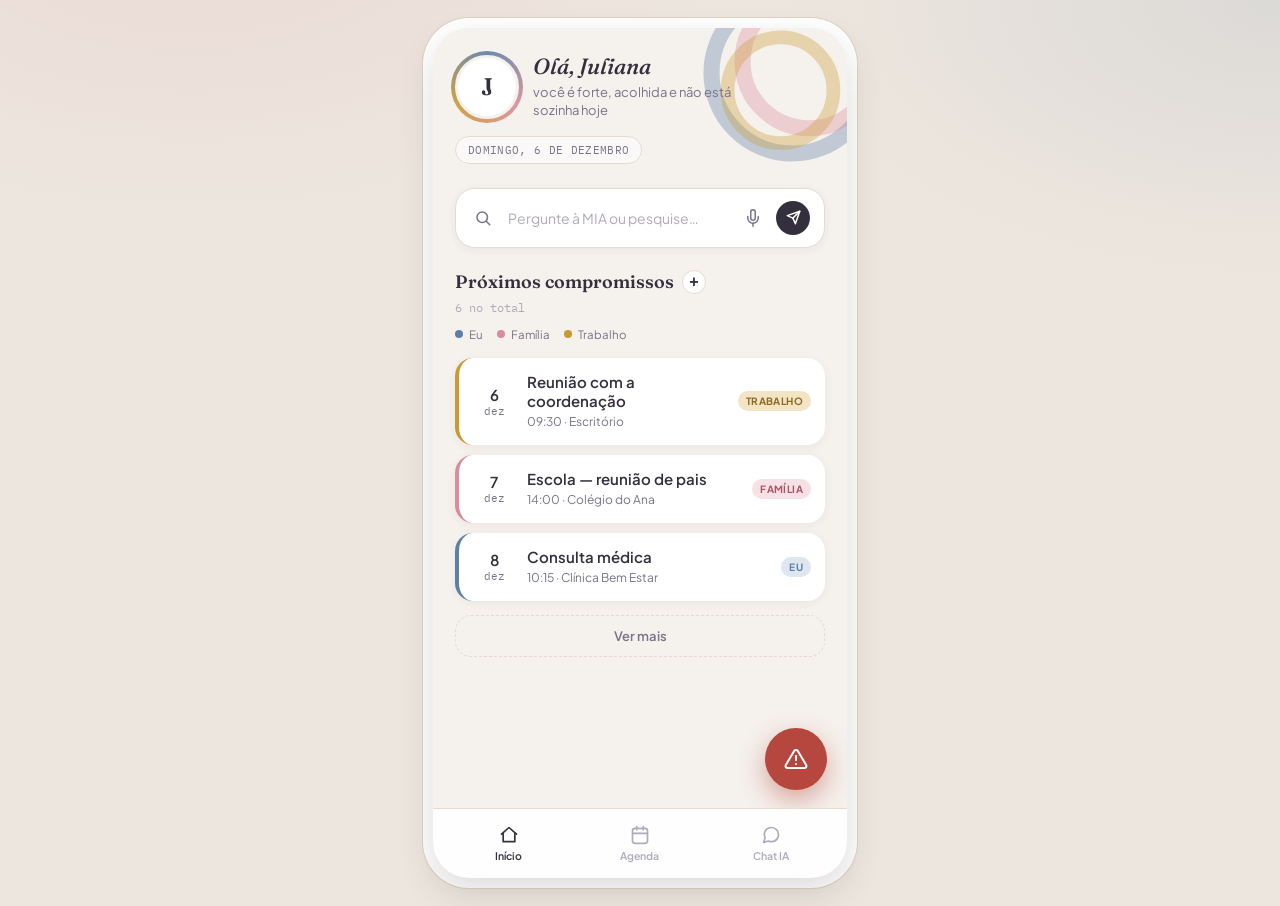
==== commit da2c2389: "fix rotas e links e chamadas de funcoes" ====
--- a/index.html
+++ b/index.html
@@ -72,7 +72,6 @@
       <button class="ver-mais" id="ver-mais-btn">Ver mais</button>
     </main>
 
-    <button class="fab-add" id="btn-add-task" aria-label="Adicionar tarefa">+</button>
     <button class="fab-emergency" id="btn-emergency" aria-label="Emergência">
       <svg width="24" height="24" viewBox="0 0 24 24" fill="none" stroke="#fff" stroke-width="2" stroke-linecap="round" stroke-linejoin="round"><path d="M10.29 3.86L1.82 18a2 2 0 0 0 1.71 3h16.94a2 2 0 0 0 1.71-3L13.71 3.86a2 2 0 0 0-3.42 0z"/><line x1="12" y1="9" x2="12" y2="13"/><line x1="12" y1="17" x2="12.01" y2="17"/></svg>
     </button>
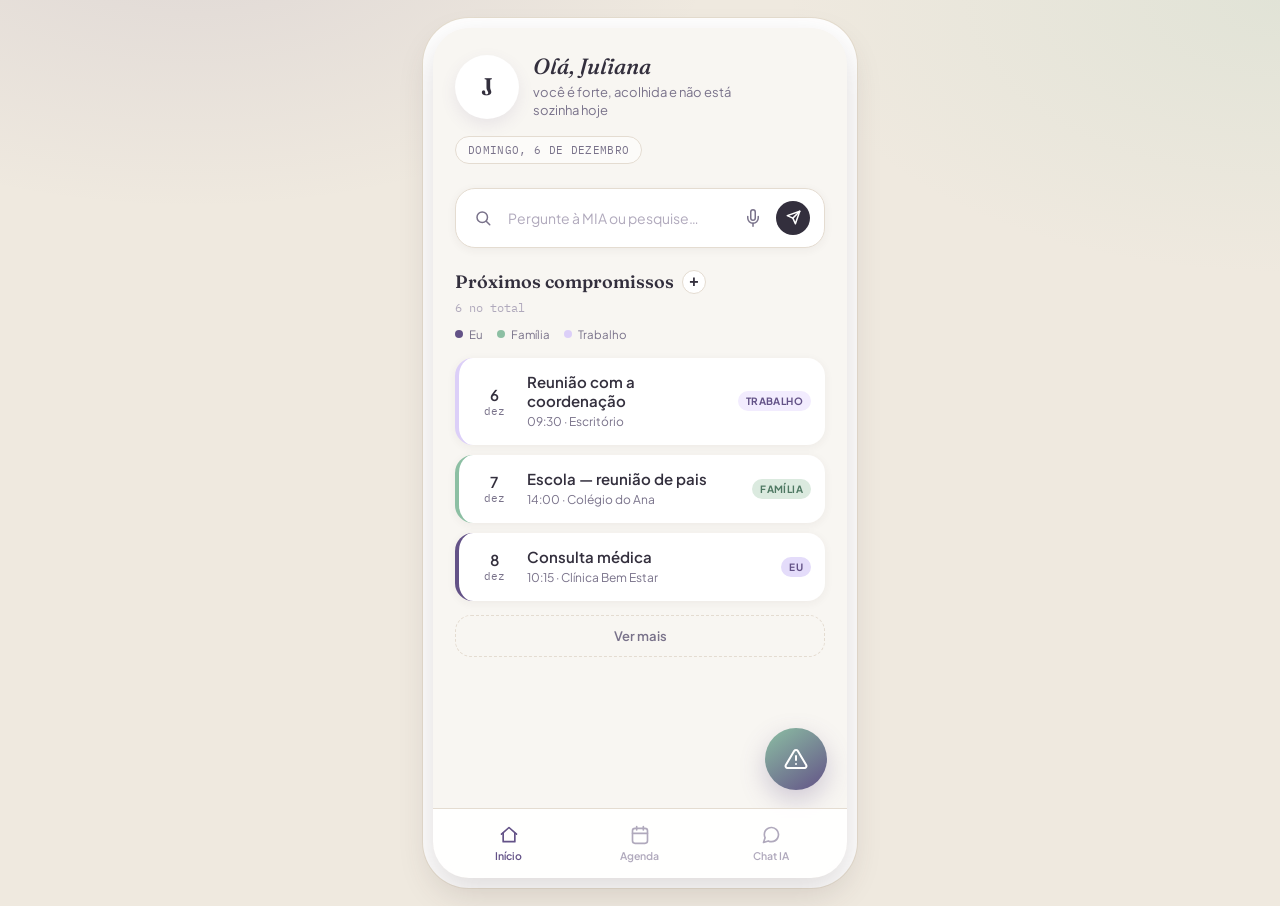
==== commit cc56e338: "cores" ====
--- a/index.html
+++ b/index.html
@@ -17,16 +17,8 @@
   <div class="screen active" id="screen-home" style="display:flex; flex-direction:column; height:850px;">
 
     <header class="top">
-      <div class="hug-arcs">
-        <svg viewBox="0 0 200 200">
-          <circle cx="100" cy="100" r="70" fill="none" stroke="var(--eu)" stroke-width="14" opacity="0.35"/>
-          <circle cx="115" cy="90" r="58" fill="none" stroke="var(--familia)" stroke-width="14" opacity="0.35"/>
-          <circle cx="90" cy="115" r="46" fill="none" stroke="var(--trabalho)" stroke-width="12" opacity="0.35"/>
-        </svg>
-      </div>
       <div class="header-row">
         <div class="avatar-wrap">
-          <div class="avatar-ring"></div>
           <div class="avatar">J</div>
         </div>
         <div class="greeting-block">
--- a/css/style.css
+++ b/css/style.css
@@ -1,23 +1,23 @@
 :root{
-  --bg-canvas:#F5F1EC;
-  --bg-ambient:#EDE6DE;
+  --bg-canvas:#f8f6f2;
+  --bg-ambient:#efe9df;
   --bg-card:#FFFFFF;
   --ink:#332F3D;
   --ink-soft:#79728A;
   --ink-faint:#B0A9BC;
   --hairline:#E4DCD1;
 
-  --eu:#5C7FA6;
-  --eu-tint:#DEE7F0;
-  --eu-tint2:#EEF3F8;
-
-  --familia:#D98C9B;
-  --familia-tint:#F6E1E6;
-  --familia-tint2:#FBEFF2;
-
-  --trabalho:#C99A34;
-  --trabalho-tint:#F2E4C4;
-  --trabalho-tint2:#F8F0DC;
+  --eu:#635287;
+  --eu-tint:#e4dcfa;
+  --eu-tint2:#f2ecfe;
+
+  --familia:#8cbfa3;
+  --familia-tint:#dbeadf;
+  --familia-tint2:#edf6ef;
+
+  --trabalho:#dccff8;
+  --trabalho-tint:#f2ecfe;
+  --trabalho-tint2:#f8f4ff;
 
   --alerta:#B6473F;
   --alerta-tint:#F2DAD7;
@@ -41,8 +41,8 @@
 body{
   font-family:'Plus Jakarta Sans', sans-serif;
   background:
-    radial-gradient(900px 500px at 15% -10%, rgba(217,140,155,0.14), transparent 60%),
-    radial-gradient(900px 500px at 100% 0%, rgba(92,127,166,0.12), transparent 55%),
+    radial-gradient(900px 500px at 15% -10%, rgba(99,82,135,0.12), transparent 60%),
+    radial-gradient(900px 500px at 100% 0%, rgba(140,191,163,0.14), transparent 55%),
     var(--bg-ambient);
   min-height:100vh;
   display:flex;
@@ -57,7 +57,7 @@
   max-width:414px;
   background:var(--bg-canvas);
   border-radius:36px;
-  box-shadow:var(--shadow-pop), 0 0 0 10px #fff, 0 0 0 11px #ddd3c4;
+  box-shadow:var(--shadow-pop), 0 0 0 10px #fff, 0 0 0 11px #e5ddcf;
   overflow:hidden;
   position:relative;
   height:850px;
@@ -73,19 +73,6 @@
   flex-shrink:0;
 }
 
-.hug-arcs{
-  position:absolute;
-  top:-70px; right:-60px;
-  width:230px; height:230px;
-  pointer-events:none;
-  z-index:0;
-}
-.hug-arcs svg{width:100%;height:100%; animation:breathe 7s ease-in-out infinite;}
-@keyframes breathe{
-  0%,100%{ transform:scale(1) rotate(0deg); }
-  50%{ transform:scale(1.04) rotate(2deg); }
-}
-
 .header-row{
   position:relative;
   z-index:1;
@@ -98,12 +85,6 @@
   position:relative;
   width:64px; height:64px;
   flex-shrink:0;
-}
-.avatar-ring{
-  position:absolute; inset:-4px;
-  border-radius:50%;
-  background:conic-gradient(var(--eu), var(--familia), var(--trabalho), var(--eu));
-  opacity:0.9;
 }
 .avatar{
   position:absolute; inset:0;
@@ -115,7 +96,8 @@
   font-weight:600;
   color:var(--ink);
   overflow:hidden;
-  border:3px solid var(--bg-canvas);
+  border:3px solid rgba(255,255,255,0.85);
+  box-shadow:0 6px 16px rgba(99,82,135,0.10);
 }
 
 .greeting-block{ flex:1; min-width:0; }
@@ -313,8 +295,8 @@
   flex-shrink:0;
 }
 .badge.eu{ background:var(--eu-tint); color:var(--eu); }
-.badge.familia{ background:var(--familia-tint); color:#a85465; }
-.badge.trabalho{ background:var(--trabalho-tint); color:#8a6a1f; }
+.badge.familia{ background:var(--familia-tint); color:#4e7862; }
+.badge.trabalho{ background:var(--trabalho-tint); color:var(--eu); }
 
 .ver-mais{
   width:100%;
@@ -343,7 +325,7 @@
   width:56px; height:56px;
   border-radius:50%;
   border:none;
-  background:linear-gradient(145deg, var(--ink), #4a4458);
+  background:linear-gradient(145deg, var(--eu), var(--ink));
   color:#fff;
   font-size:26px;
   display:flex; align-items:center; justify-content:center;
@@ -362,10 +344,10 @@
   width:62px; height:62px;
   border-radius:50%;
   border:none;
-  background:var(--alerta);
+  background:linear-gradient(145deg, var(--familia), var(--eu));
   color:#fff;
   display:flex; align-items:center; justify-content:center;
-  box-shadow:0 10px 26px rgba(182,71,63,0.45);
+  box-shadow:0 10px 26px rgba(99,82,135,0.28);
   cursor:pointer;
   z-index:20;
 }
@@ -431,8 +413,8 @@
   color:var(--ink-soft);
 }
 .cat-opt[data-cat="eu"].active{ background:var(--eu-tint); border-color:var(--eu); color:var(--eu); }
-.cat-opt[data-cat="familia"].active{ background:var(--familia-tint); border-color:var(--familia); color:#a85465; }
-.cat-opt[data-cat="trabalho"].active{ background:var(--trabalho-tint); border-color:var(--trabalho); color:#8a6a1f; }
+.cat-opt[data-cat="familia"].active{ background:var(--familia-tint); border-color:var(--familia); color:#4e7862; }
+.cat-opt[data-cat="trabalho"].active{ background:var(--trabalho-tint); border-color:var(--eu); color:var(--eu); }
 .sheet-actions{ display:flex; gap:10px; margin-top:6px; }
 .btn-primary, .btn-ghost{
   flex:1; padding:13px; border-radius:14px; border:none; font-weight:700; font-size:14px; cursor:pointer;
@@ -442,7 +424,7 @@
 
 .sheet-emergency .emg-context-card,
 .sheet-emergency .emg-preview-box{
-  background:#fff;
+  background:linear-gradient(135deg, #fff, var(--trabalho-tint2));
   border:1px solid var(--hairline);
   border-radius:18px;
   padding:14px 14px 12px;
@@ -476,7 +458,7 @@
   font-weight:700;
   letter-spacing:0.04em;
   text-transform:uppercase;
-  color:var(--alerta);
+  color:var(--eu);
 }
 .emg-context-card strong,
 .emg-preview-box label{
@@ -587,7 +569,13 @@
 .day-detail h3{ font-family:'Fraunces', serif; font-size:16px; margin:0 0 10px; text-transform:capitalize; }
 
 /* ---------- CHAT ---------- */
-.chat-screen{ display:flex; flex-direction:column; height:100%; }
+.chat-screen{
+  display:flex;
+  flex-direction:column;
+  flex:1;
+  min-height:0;
+  padding-bottom:92px;
+}
 .chat-header{
   padding:18px 22px 12px; flex-shrink:0;
   display:flex; align-items:center; gap:10px;
@@ -602,9 +590,15 @@
 .status-dot{ width:7px;height:7px;border-radius:50%; background:#5FAE7A; display:inline-block; margin-right:4px; }
 
 .chat-body{
-  flex:1; overflow-y:auto; padding:6px 22px; display:flex; flex-direction:column; gap:10px;
-}
-.msg{
+  flex:1;
+  min-height:0;
+  overflow-y:auto;
+  padding:6px 22px 12px;
+  display:flex;
+  flex-direction:column;
+  gap:10px;
+}
+.message{
   max-width:78%;
   padding:11px 14px;
   border-radius:16px;
@@ -612,32 +606,34 @@
   line-height:1.45;
   animation:riseIn .3s ease both;
 }
-.msg.mia{
+.message.mia-msg{
   background:#fff; color:var(--ink);
   border-bottom-left-radius:4px;
   align-self:flex-start;
   box-shadow:var(--shadow-card);
 }
-.msg.user{
+.message.user-msg{
   background:var(--ink); color:#fff;
   border-bottom-right-radius:4px;
   align-self:flex-end;
 }
-.typing{
+.typing-indicator{
   align-self:flex-start;
   background:#fff; padding:12px 16px; border-radius:16px; border-bottom-left-radius:4px;
   display:flex; gap:4px; box-shadow:var(--shadow-card);
 }
-.typing span{ width:6px;height:6px;border-radius:50%; background:var(--ink-faint); animation:blink 1.2s infinite; }
-.typing span:nth-child(2){ animation-delay:0.2s; }
-.typing span:nth-child(3){ animation-delay:0.4s; }
+.typing-indicator span{ width:6px;height:6px;border-radius:50%; background:var(--ink-faint); animation:blink 1.2s infinite; }
+.typing-indicator span:nth-child(2){ animation-delay:0.2s; }
+.typing-indicator span:nth-child(3){ animation-delay:0.4s; }
 @keyframes blink{ 0%,80%,100%{opacity:0.3;} 40%{opacity:1;} }
 
 .chat-input-bar{
   flex-shrink:0;
-  padding:12px 22px 14px;
+  padding:12px 22px calc(14px + env(safe-area-inset-bottom));
   display:flex; align-items:center; gap:8px;
   background:var(--bg-canvas);
+  position:relative;
+  z-index:2;
 }
 .chat-input-bar .search-bar{ margin-bottom:0; flex:1; }
 
@@ -662,8 +658,8 @@
   transition:color .15s ease;
   text-decoration:none;
 }
-.tab-btn.active{ color:var(--ink); }
-.tab-btn.active svg{ stroke:var(--ink); }
+.tab-btn.active{ color:var(--eu); }
+.tab-btn.active svg{ stroke:var(--eu); }
 .tab-btn svg{ stroke:var(--ink-faint); transition:stroke .15s ease; }
 
 ::-webkit-scrollbar{ width:5px; }
@@ -852,5 +848,5 @@
 }
 
 .btn-action-delete:hover {
-  background: var(--alerta-tint);
-}
+  background:var(--eu-tint);
+  color:var(--eu);
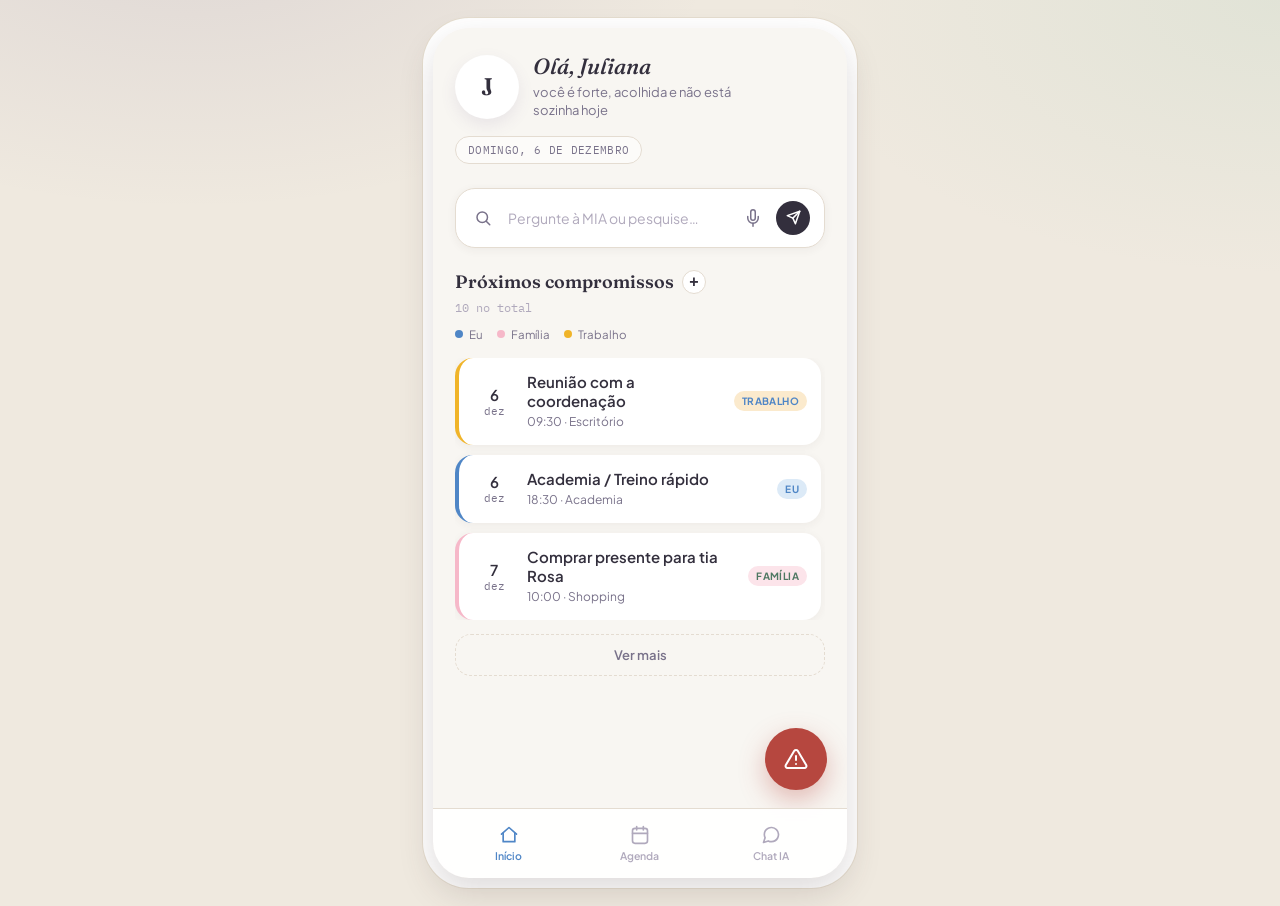
==== commit 3a8f6f5d: "fix: alteracoes na ia e no modo emergencia" ====
--- a/index.html
+++ b/index.html
@@ -3,7 +3,7 @@
 <head>
 <meta charset="UTF-8">
 <meta name="viewport" content="width=device-width, initial-scale=1.0">
-<title>Colo — para a Juliana</title>
+<title>MIA</title>
 
 <link rel="stylesheet" href="css/style.css">
 <link rel="preconnect" href="https://fonts.googleapis.com">
@@ -117,53 +117,156 @@
     </div>
   </div>
 
+  <!-- ===================== MODAL: EMERGÊNCIA (PRINCIPAL) ===================== -->
   <div class="overlay" id="overlay-emergency">
     <div class="sheet sheet-emergency">
-      <p class="sheet-kicker">Apoio de emergência</p>
-      <h3>Quero avisar um contato de confiança?</h3>
-      <p class="sheet-copy" id="emg-intro">A MIA já deixou uma mensagem pronta com o contexto do compromisso, sua localização pessoal e o contato sugerido. Você só revisa e confirma o envio.</p>
-
-      <div class="emg-context-card" id="emg-context-card">
-        <span class="emg-context-label">Compromisso sugerido</span>
-        <strong id="emg-task-title">Compromisso próximo</strong>
-        <p id="emg-task-meta">Horário e contexto serão preenchidos pela MIA.</p>
-        <span class="emg-contact-pill" id="emg-suggested-contact">Contato sugerido</span>
-      </div>
-
-      <div class="emg-inline-selects">
-        <div class="field field-compact">
-          <label for="emg-task-select">Outro compromisso</label>
-          <select id="emg-task-select"></select>
-        </div>
-        <div class="field field-compact">
-          <label for="emg-contact-select">Outro contato</label>
-          <select id="emg-contact-select"></select>
-        </div>
-      </div>
-
-      <div class="emg-step" id="emg-step-1">
-        <div class="emg-preview-box">
-          <label>Mensagem pronta para envio</label>
-          <div class="emg-message-preview" id="emg-message-preview"></div>
-        </div>
-        <div class="sheet-actions">
-          <button class="btn-ghost" id="close-emergency">Cancelar</button>
-          <button class="btn-primary" id="emg-open-confirm">Enviar mensagem</button>
-        </div>
-      </div>
-
-      <p class="emg-footnote">A mensagem inclui o compromisso, o contexto e a localização pessoal. Nenhum número de emergência é exibido nesta tela.</p>
-    </div>
-  </div>
-
+      <p class="sheet-kicker">Emergência</p>
+      <h3>Como a MIA pode te ajudar agora?</h3>
+      <p class="sheet-copy">Escolha quem você quer avisar. Você revisa e confirma tudo antes de qualquer mensagem sair.</p>
+
+      <div class="emg-section">
+        <span class="emg-section-title">Avisar o gestor</span>
+        <div id="emg-manager-slot"></div>
+      </div>
+
+      <div class="emg-section">
+        <span class="emg-section-title">Avisar um contato</span>
+        <p class="emg-hint">Selecione uma ou mais pessoas para contatar.</p>
+        <div class="emg-list" id="emg-contacts-list"></div>
+      </div>
+
+      <div class="sheet-actions">
+        <button class="btn-ghost" id="close-emergency">Fechar</button>
+        <button class="btn-primary" id="emg-continue-contacts" disabled>Continuar</button>
+      </div>
+    </div>
+  </div>
+
+  <!-- ===================== MODAL: GESTOR — DIAS DE AUSÊNCIA ===================== -->
+  <div class="overlay" id="overlay-emergency-manager">
+    <div class="sheet sheet-emergency">
+      <p class="sheet-kicker">Avisar o gestor</p>
+      <h3>Por quantos dias você acredita que ficará ausente?</h3>
+      <p class="sheet-copy">A MIA vai buscar suas tarefas com a tag <strong>Trabalho</strong> nesse período.</p>
+
+      <div class="field">
+        <label for="emg-manager-days">Dias de ausência</label>
+        <input type="number" id="emg-manager-days" min="1" value="1">
+      </div>
+
+      <div class="field">
+        <label>Tarefas de trabalho encontradas</label>
+        <div class="emg-task-preview" id="emg-manager-tasks"></div>
+      </div>
+
+      <div class="sheet-actions">
+        <button class="btn-ghost" id="emg-manager-back">Voltar</button>
+        <button class="btn-primary" id="emg-manager-next">Continuar</button>
+      </div>
+    </div>
+  </div>
+
+  <!-- ===================== MODAL: GESTOR — CADASTRO ===================== -->
+  <div class="overlay" id="overlay-emergency-manager-register">
+    <div class="sheet sheet-emergency">
+      <p class="sheet-kicker">Cadastrar gestor</p>
+      <h3>Adicionar gestor para avisar em emergência</h3>
+      <div class="field">
+        <label for="emg-manager-register-name">Nome</label>
+        <input type="text" id="emg-manager-register-name" placeholder="Ex.: Patrícia">
+      </div>
+      <div class="field">
+        <label for="emg-manager-register-phone">Telefone</label>
+        <input type="tel" id="emg-manager-register-phone" placeholder="Ex.: 5511988882222">
+      </div>
+      <div class="sheet-actions">
+        <button class="btn-ghost" id="emg-manager-register-back">Voltar</button>
+        <button class="btn-primary" id="emg-manager-register-save">Salvar</button>
+      </div>
+    </div>
+  </div>
+
+  <!-- ===================== MODAL: GESTOR — MENSAGEM ===================== -->
+  <div class="overlay" id="overlay-emergency-manager-message">
+    <div class="sheet sheet-emergency">
+      <p class="sheet-kicker">Revisar mensagem</p>
+      <h3 id="emg-manager-message-question">Você deseja enviar esta mensagem para o gestor?</h3>
+      <div class="field">
+        <label>Mensagem (você pode editar tudo antes de enviar)</label>
+        <textarea id="emg-manager-message-text" rows="10"></textarea>
+      </div>
+      <div class="sheet-actions">
+        <button class="btn-ghost" id="emg-manager-message-back">Voltar</button>
+        <button class="btn-primary" id="emg-manager-send">Enviar</button>
+      </div>
+    </div>
+  </div>
+
+  <!-- ===================== MODAL: CONTATO — CADASTRO ===================== -->
+  <div class="overlay" id="overlay-emergency-contact-register">
+    <div class="sheet sheet-emergency">
+      <p class="sheet-kicker">Cadastrar contato</p>
+      <h3>Adicionar um contato para avisar em emergência</h3>
+      <div class="field">
+        <label for="emg-contact-register-name">Nome</label>
+        <input type="text" id="emg-contact-register-name" placeholder="Ex.: Mariana">
+      </div>
+      <div class="field">
+        <label for="emg-contact-register-phone">Telefone</label>
+        <input type="tel" id="emg-contact-register-phone" placeholder="Ex.: 5511999990001">
+      </div>
+      <div class="sheet-actions">
+        <button class="btn-ghost" id="emg-contact-register-back">Voltar</button>
+        <button class="btn-primary" id="emg-contact-register-save">Salvar</button>
+      </div>
+    </div>
+  </div>
+
+  <!-- ===================== MODAL: CONTATO — LIGAR OU ENVIAR MENSAGEM ===================== -->
+  <div class="overlay" id="overlay-emergency-contact-call">
+    <div class="sheet sheet-emergency">
+      <p class="sheet-kicker">Avisar um contato</p>
+      <h3 id="emg-contact-call-title">O que você deseja fazer?</h3>
+      <div class="emg-call-actions">
+        <button class="btn-primary" id="emg-contact-call-btn">📞 Ligar</button>
+        <button class="btn-primary" id="emg-contact-message-btn">💬 Enviar mensagem</button>
+      </div>
+      <div class="sheet-actions">
+        <button class="btn-ghost" id="emg-contact-call-back">Voltar</button>
+      </div>
+    </div>
+  </div>
+
+  <!-- ===================== MODAL: CONTATO — MENSAGEM ===================== -->
+  <div class="overlay" id="overlay-emergency-contact-message">
+    <div class="sheet sheet-emergency">
+      <p class="sheet-kicker">Revisar mensagem</p>
+      <h3 id="emg-contact-message-question">Você deseja enviar esta mensagem?</h3>
+
+      <div class="emg-double-check">
+        <input type="checkbox" id="emg-share-location">
+        <label for="emg-share-location">Compartilhar localização</label>
+      </div>
+
+      <div class="field">
+        <label>Mensagem (você pode editar tudo antes de enviar)</label>
+        <textarea id="emg-contact-message-text" rows="9"></textarea>
+      </div>
+      <div class="sheet-actions">
+        <button class="btn-ghost" id="emg-contact-message-back">Voltar</button>
+        <button class="btn-primary" id="emg-contact-send">Enviar</button>
+      </div>
+    </div>
+  </div>
+
+  <!-- ===================== MODAL: CONFIRMAÇÃO FINAL (COMUM) ===================== -->
   <div class="overlay" id="overlay-emergency-confirm">
     <div class="sheet sheet-confirm">
       <p class="sheet-kicker">Tem certeza?</p>
-      <h3>Enviar esta mensagem agora?</h3>
-      <p class="sheet-copy" id="emg-confirm-copy">Essa mensagem será enviada ao contato selecionado com o contexto do compromisso e a sua localização pessoal.</p>
-      <div class="sheet-actions">
-        <button class="btn-ghost" id="emg-cancel-confirm">Voltar</button>
-        <button class="btn-primary" id="emg-confirm-send">Sim, enviar</button>
+      <h3>Você tem certeza que deseja enviar esta mensagem?</h3>
+      <div class="sheet-actions">
+        <button class="btn-ghost" id="emg-cancel-confirm">Cancelar</button>
+        <button class="btn-primary" id="emg-confirm-send">Confirmar envio</button>
       </div>
     </div>
   </div>
--- a/css/style.css
+++ b/css/style.css
@@ -7,17 +7,17 @@
   --ink-faint:#B0A9BC;
   --hairline:#E4DCD1;
 
-  --eu:#635287;
-  --eu-tint:#e4dcfa;
-  --eu-tint2:#f2ecfe;
-
-  --familia:#8cbfa3;
-  --familia-tint:#dbeadf;
-  --familia-tint2:#edf6ef;
-
-  --trabalho:#dccff8;
-  --trabalho-tint:#f2ecfe;
-  --trabalho-tint2:#f8f4ff;
+  --eu:#4F86C6;          /* compromisso pessoal → azul */
+  --eu-tint:#dceaf7;
+  --eu-tint2:#eff6fc;
+
+  --familia:#F6B8C9;      /* compromisso de família → rosa bebê */
+  --familia-tint:#fce4ea;
+  --familia-tint2:#fdf0f3;
+
+  --trabalho:#F0B429;     /* compromisso de trabalho → amarelo */
+  --trabalho-tint:#fbeacd;
+  --trabalho-tint2:#fdf6e7;
 
   --alerta:#B6473F;
   --alerta-tint:#F2DAD7;
@@ -253,7 +253,7 @@
 .dot.familia{background:var(--familia);}
 .dot.trabalho{background:var(--trabalho);}
 
-.task-list{ display:flex; flex-direction:column; gap:10px; }
+.task-list{ display:flex; flex-direction:column; gap:10px; max-height:320px; overflow-y:auto; padding-right:4px; }
 .task-card{
   background:var(--bg-card);
   border-radius:var(--radius-md);
@@ -344,10 +344,10 @@
   width:62px; height:62px;
   border-radius:50%;
   border:none;
-  background:linear-gradient(145deg, var(--familia), var(--eu));
+  background: var(--alerta);
   color:#fff;
   display:flex; align-items:center; justify-content:center;
-  box-shadow:0 10px 26px rgba(99,82,135,0.28);
+  box-shadow:0 10px 26px rgba(182,71,63,0.35);
   cursor:pointer;
   z-index:20;
 }
@@ -533,6 +533,58 @@
 }
 .emg-item h4{ margin:0; font-size:14px; }
 .emg-item p{ margin:0; font-size:11.5px; color:var(--ink-soft); }
+
+.emg-section{ margin-bottom:16px; }
+.emg-section-title{
+  display:block;
+  font-size:11px;
+  font-weight:800;
+  letter-spacing:0.06em;
+  text-transform:uppercase;
+  color:var(--ink-soft);
+  margin-bottom:8px;
+}
+.emg-hint{ margin:0 0 10px; font-size:12.5px; color:var(--ink-soft); }
+.emg-item-btn{
+  width:100%;
+  border:1px solid var(--hairline);
+  font-family:inherit;
+  cursor:pointer;
+}
+.emg-item-btn:hover{ border-color:var(--alerta); }
+.emg-checkbox-item{ cursor:pointer; transition:border-color .15s, background .15s; }
+.emg-checkbox-item input[type="checkbox"]{
+  width:18px; height:18px; accent-color:var(--alerta); flex-shrink:0;
+}
+.emg-checkbox-item.checked{ border-color:var(--alerta); background:var(--alerta-tint); }
+.emg-task-preview{
+  background:var(--bg-canvas);
+  border:1px dashed var(--hairline);
+  border-radius:14px;
+  padding:12px 14px;
+  font-size:13px;
+  color:var(--ink);
+  min-height:56px;
+}
+.emg-task-preview ul{ margin:0; padding-left:18px; }
+.emg-task-preview li{ margin-bottom:4px; }
+.emg-task-empty{ margin:0; color:var(--ink-soft); font-size:12.5px; }
+.emg-call-actions{ display:flex; flex-direction:column; gap:10px; margin:16px 0; }
+.emg-call-actions .btn-primary{ width:100%; }
+.field textarea{
+  width:100%;
+  padding:11px 12px;
+  border-radius:12px;
+  border:1px solid var(--hairline);
+  background:#fff;
+  font-family:'Plus Jakarta Sans';
+  font-size:13.5px;
+  line-height:1.55;
+  color:var(--ink);
+  outline:none;
+  resize:vertical;
+}
+.field textarea:focus{ border-color:var(--eu); }
 
 /* ---------- AGENDA (calendar) ---------- */
 .cal-head{ display:flex; align-items:center; justify-content:space-between; margin-bottom:14px; }
@@ -850,3 +902,4 @@
 .btn-action-delete:hover {
   background:var(--eu-tint);
   color:var(--eu);
+}
